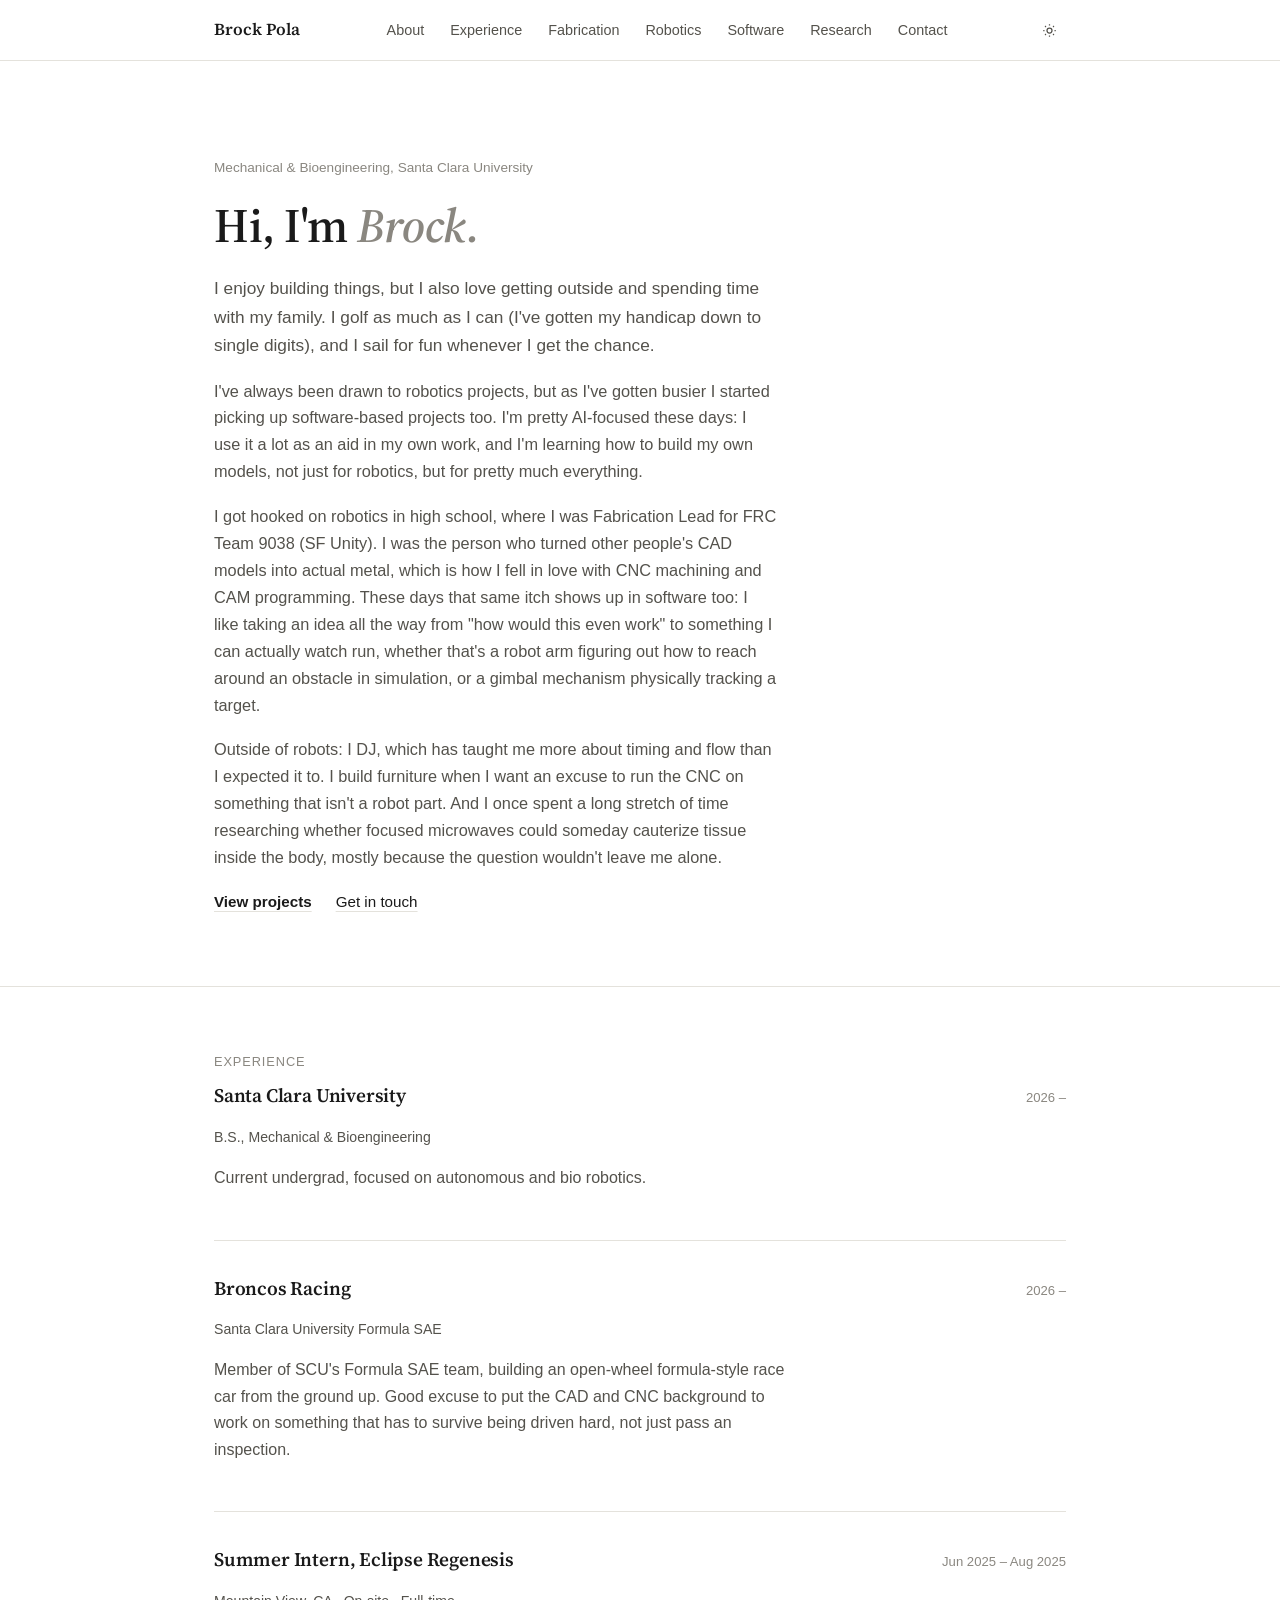
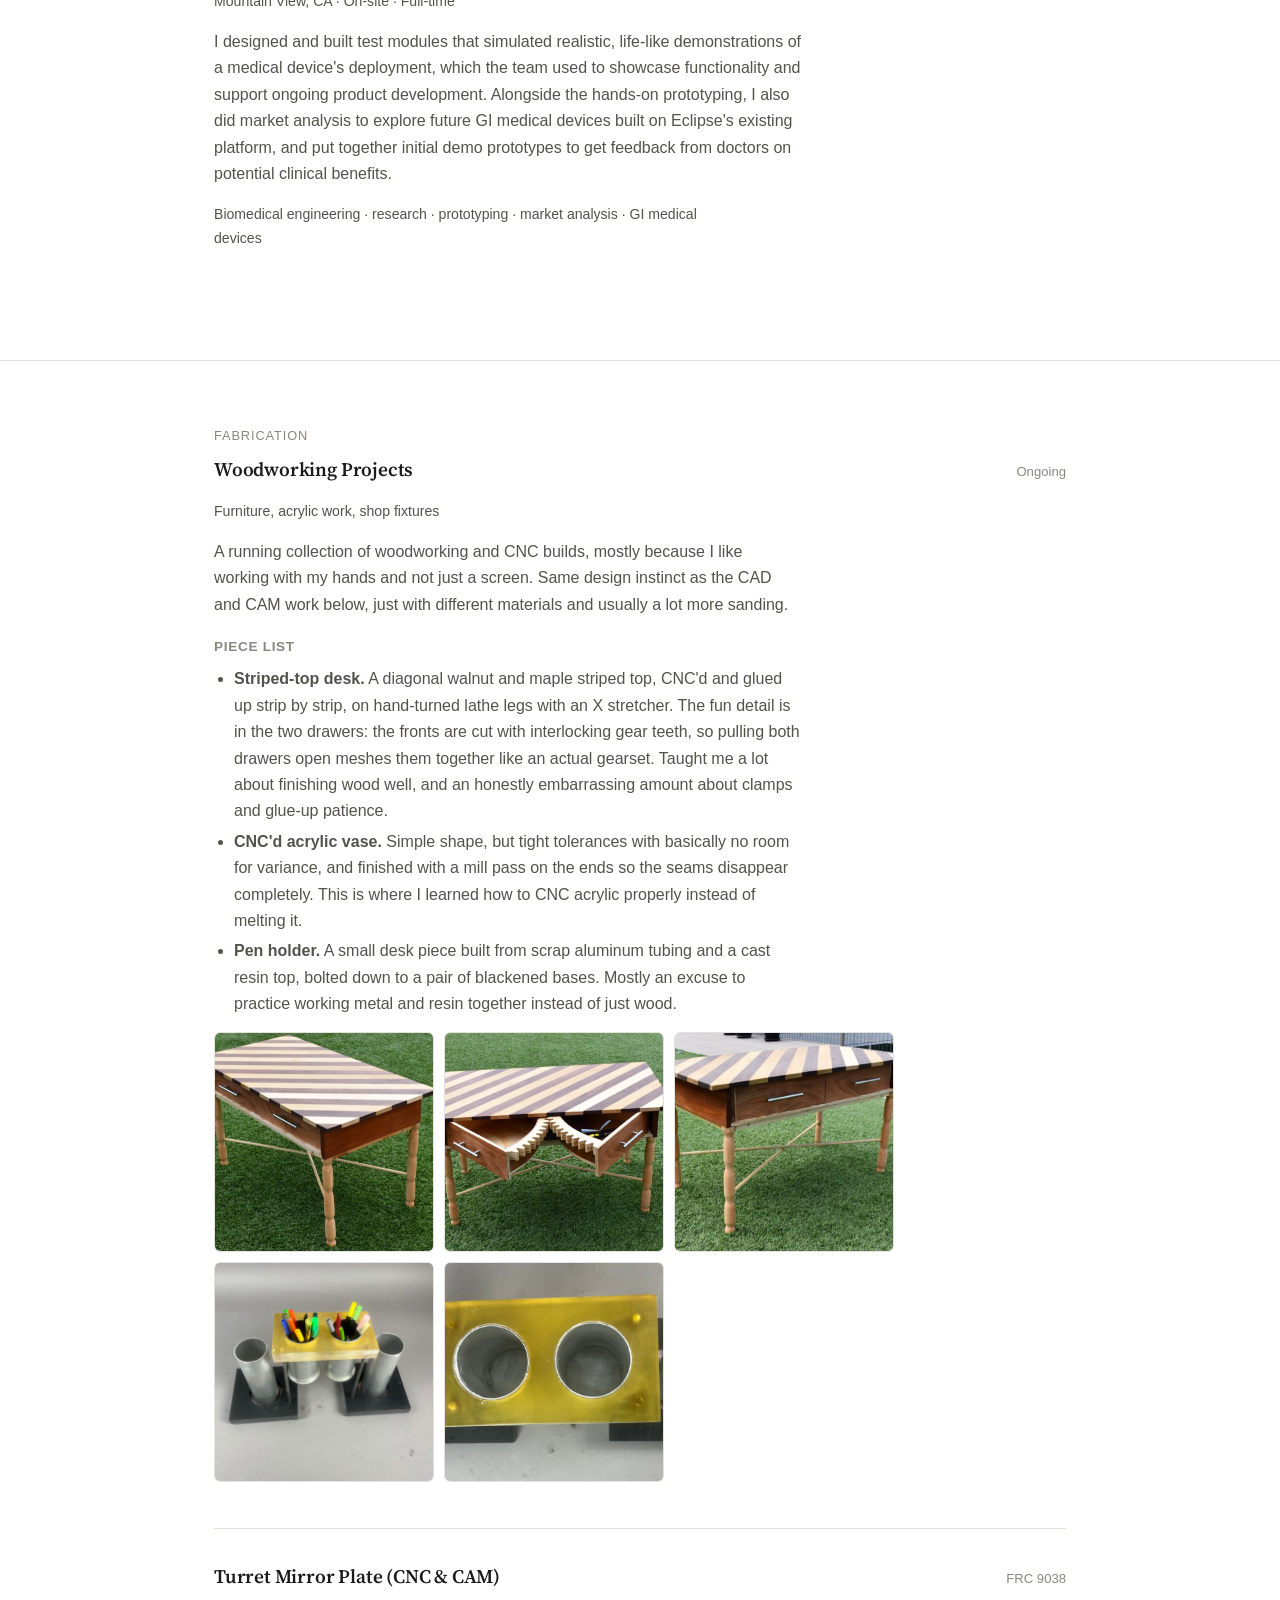
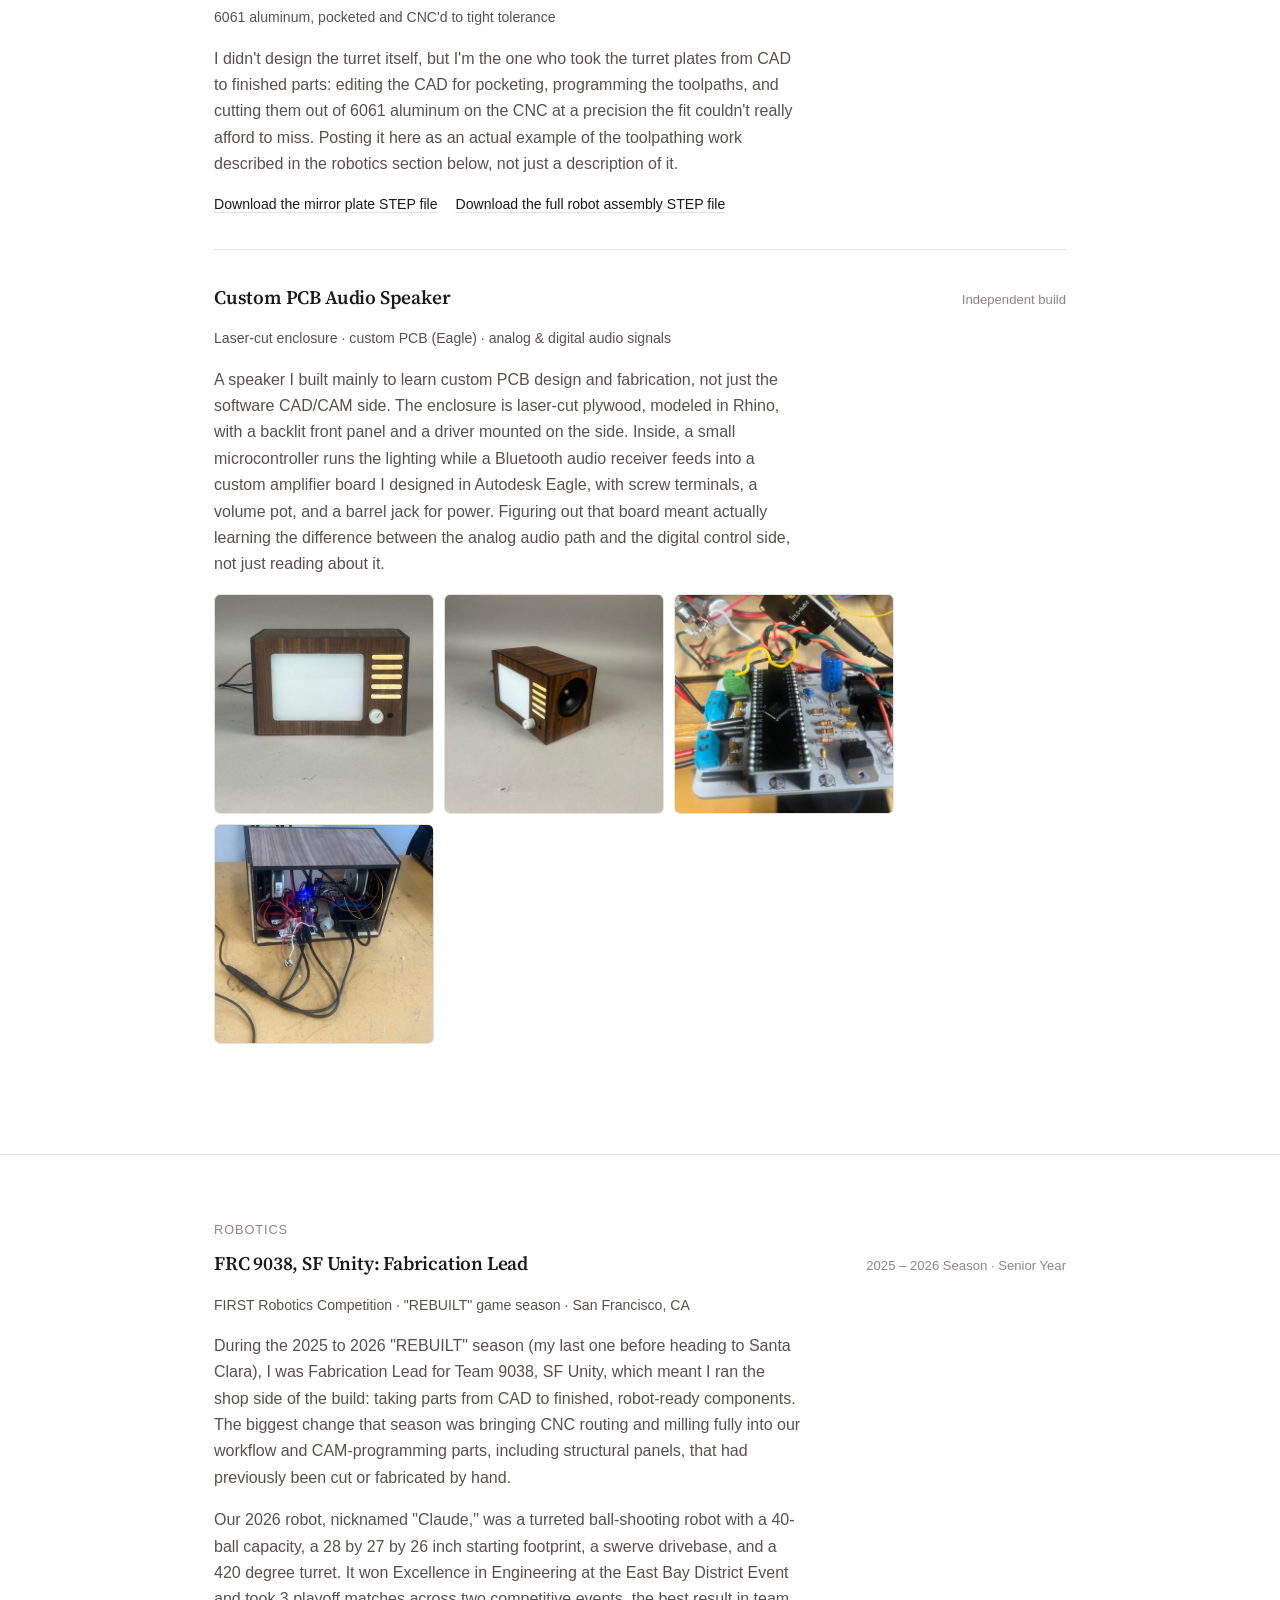
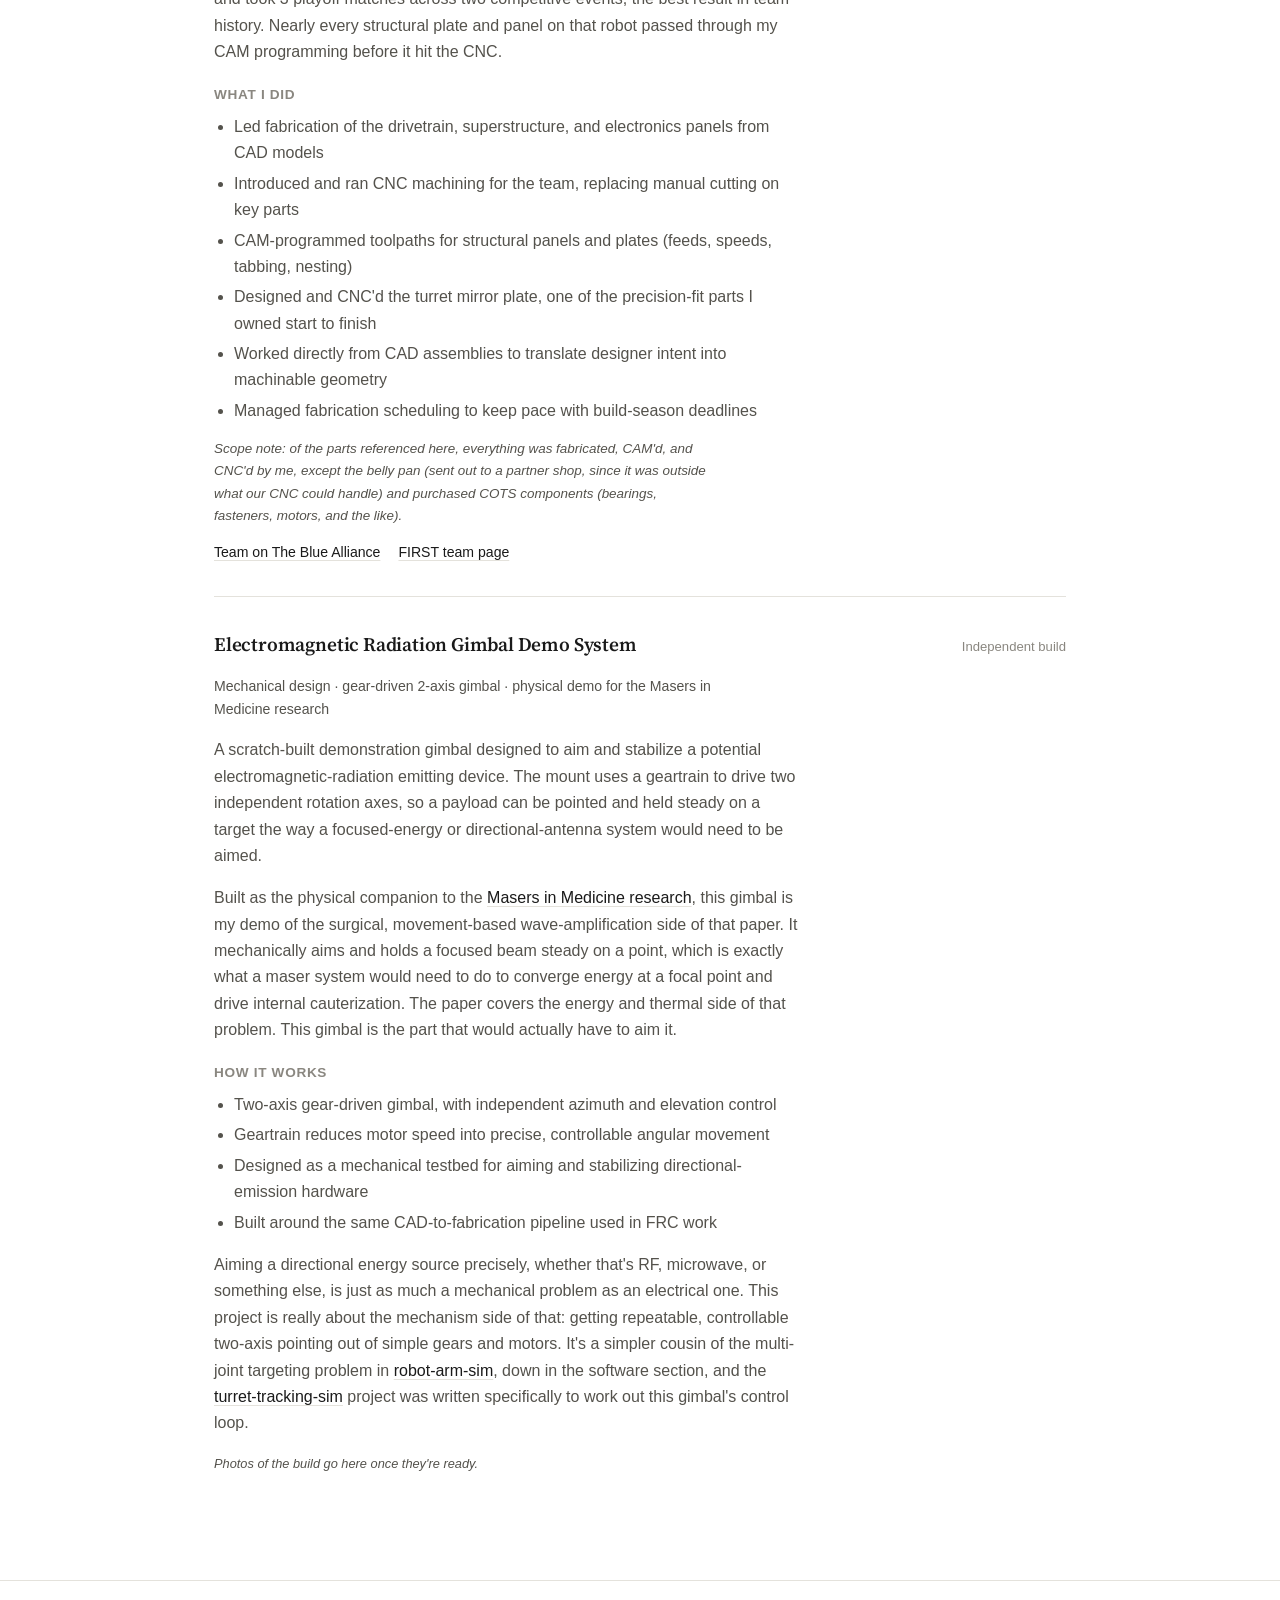
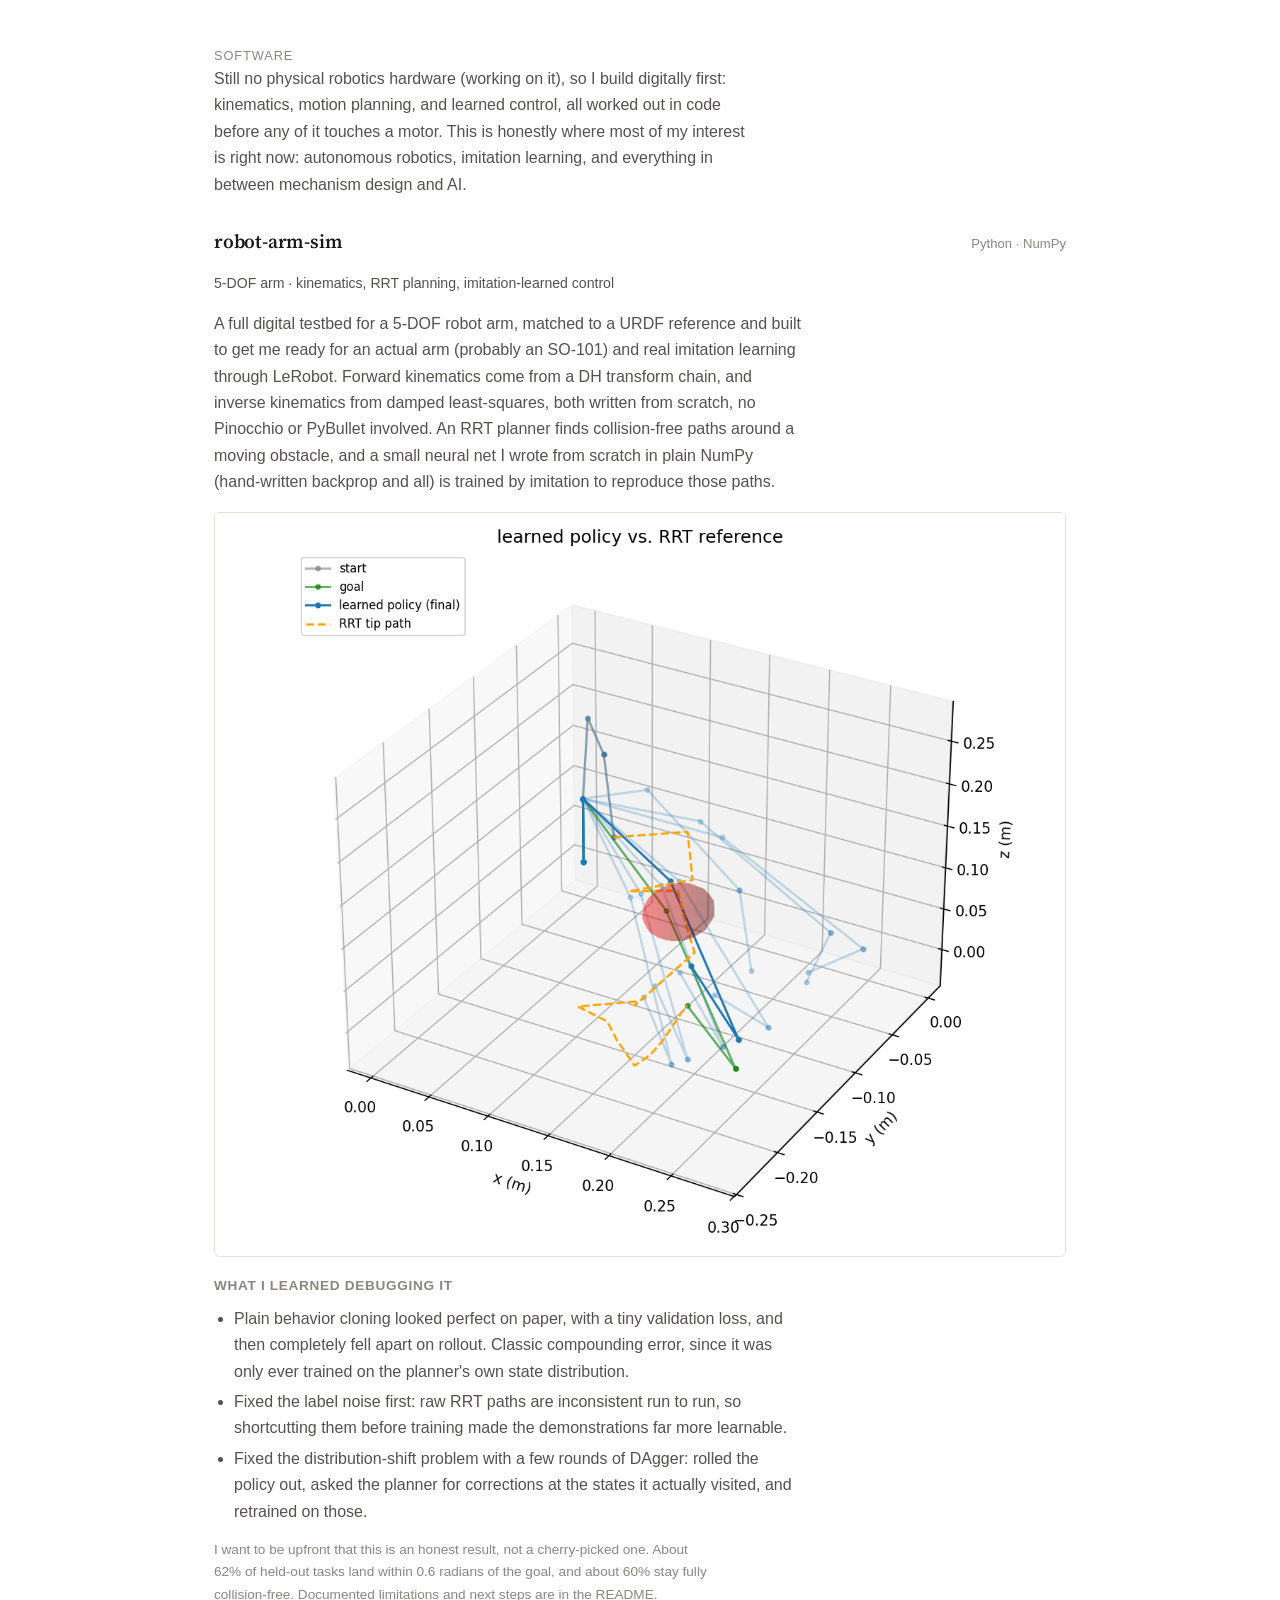
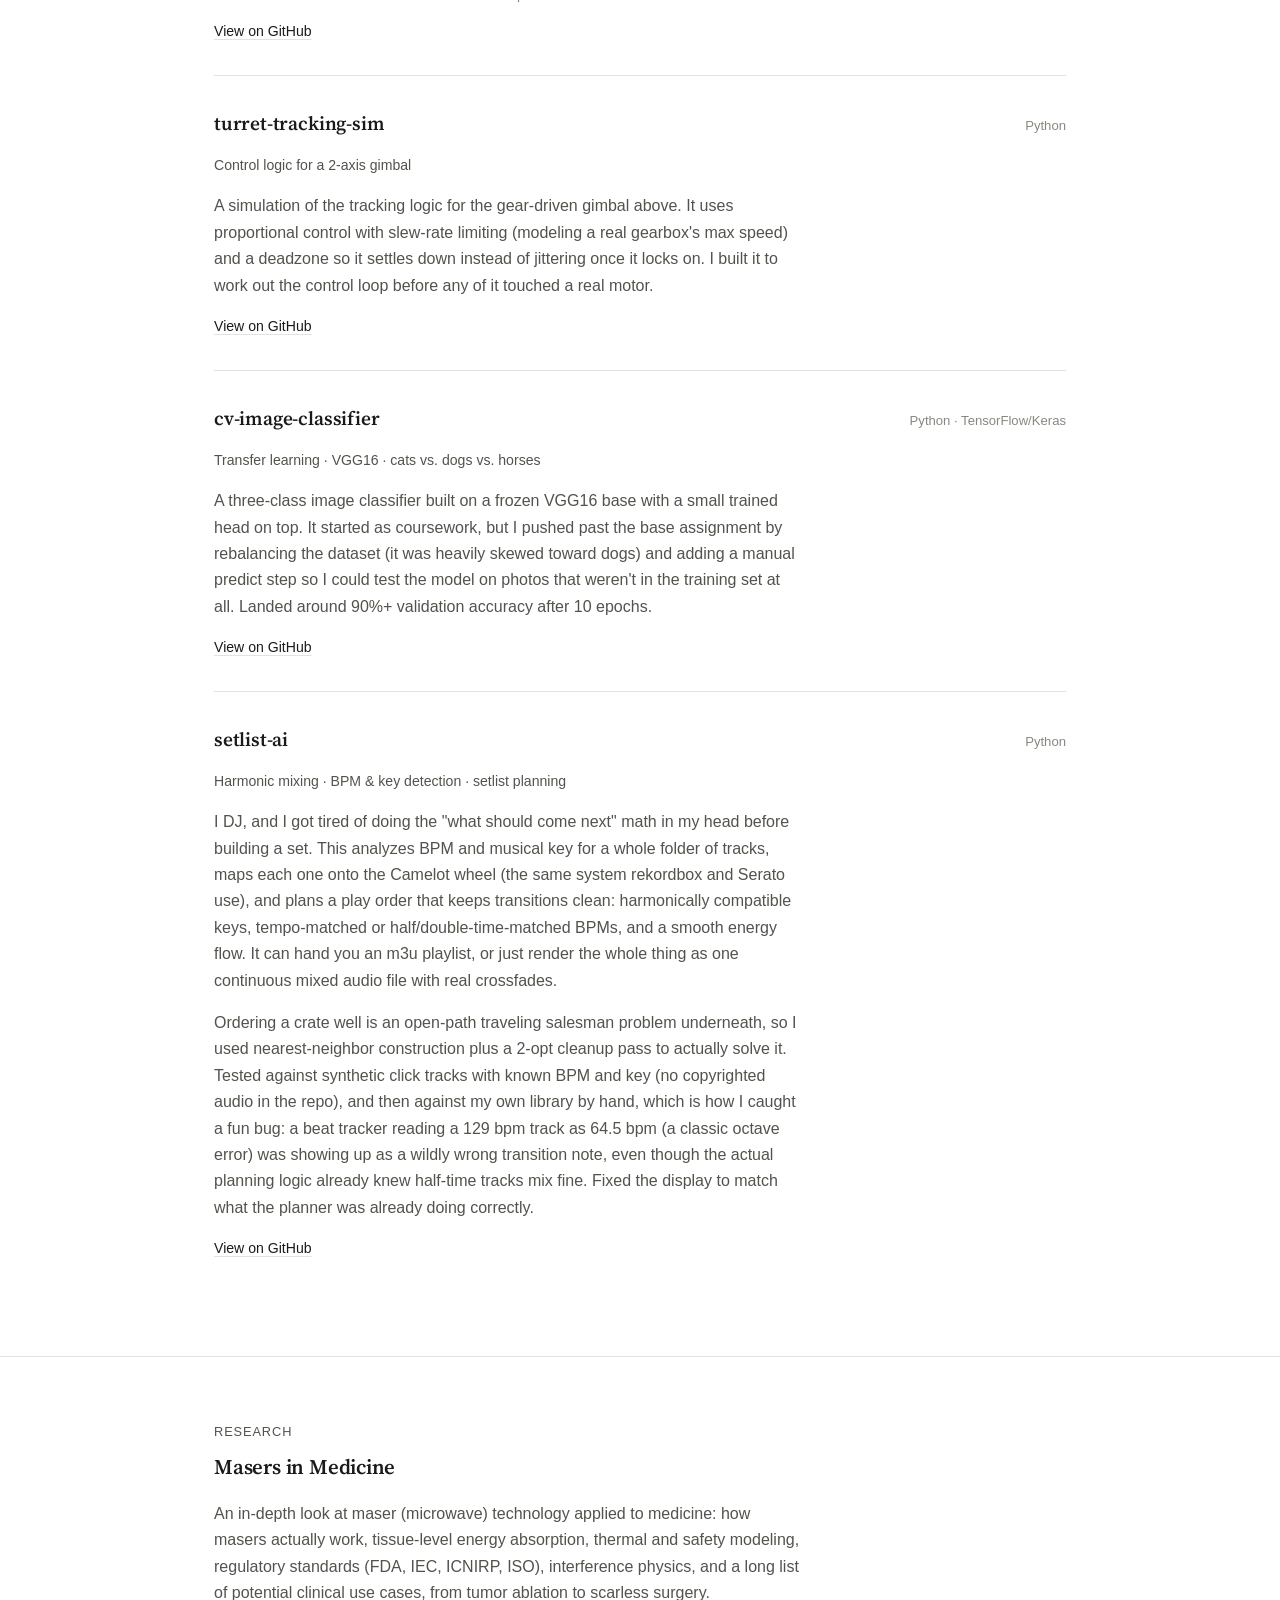
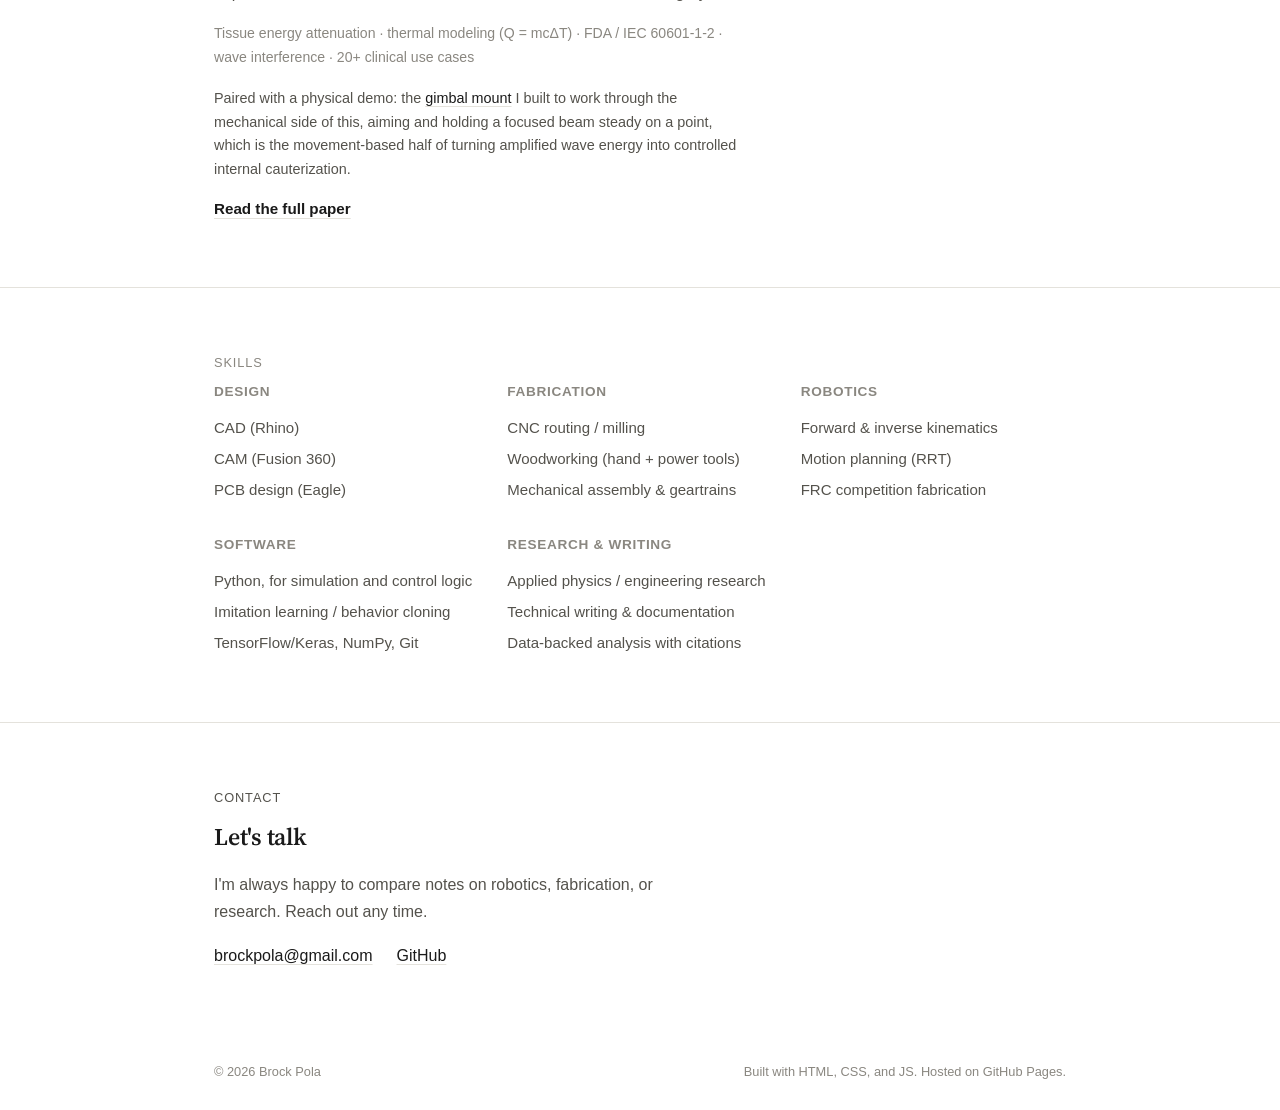
==== index.html @ 7d90e542 "Add Broncos Racing (SCU Formula SAE) to Experience" ====
<!doctype html>
<html lang="en">
<head>
<meta charset="utf-8">
<meta name="viewport" content="width=device-width, initial-scale=1">
<title>Brock Pola, Portfolio</title>
<meta name="description" content="Mechanical & Bioengineering student at Santa Clara University. FRC fabrication, robot arm kinematics, imitation learning, and whatever else I'm curious about.">
<link rel="icon" href="data:image/svg+xml,<svg xmlns=%22http://www.w3.org/2000/svg%22 viewBox=%220 0 100 100%22><circle cx=%2250%22 cy=%2250%22 r=%2240%22 fill=%22%23335c81%22/></svg>">
<link rel="preconnect" href="https://fonts.googleapis.com">
<link rel="preconnect" href="https://fonts.gstatic.com" crossorigin>
<link href="https://fonts.googleapis.com/css2?family=Source+Serif+4:opsz,wght@8..60,400;8..60,600&display=swap" rel="stylesheet">
<link rel="stylesheet" href="css/style.css">
</head>
<body>

<nav class="nav">
  <div class="wrap">
    <a href="#top" class="brand">Brock Pola</a>
    <ul class="nav-links">
      <li><a href="#about">About</a></li>
      <li><a href="#experience">Experience</a></li>
      <li><a href="#fabrication">Fabrication</a></li>
      <li><a href="#robotics">Robotics</a></li>
      <li><a href="#software">Software</a></li>
      <li><a href="#research">Research</a></li>
      <li><a href="#contact">Contact</a></li>
    </ul>
    <div class="nav-right">
      <button class="icon-btn" id="theme-toggle" aria-label="Toggle theme" title="Toggle theme">
        <svg width="15" height="15" viewBox="0 0 24 24" fill="none" stroke="currentColor" stroke-width="2"><circle cx="12" cy="12" r="4"/><path d="M12 2v2M12 20v2M4.9 4.9l1.4 1.4M17.7 17.7l1.4 1.4M2 12h2M20 12h2M4.9 19.1l1.4-1.4M17.7 6.3l1.4-1.4"/></svg>
      </button>
      <button class="icon-btn nav-toggle" aria-label="Menu" id="menu-toggle" title="Menu">
        <svg width="18" height="18" viewBox="0 0 24 24" fill="none" stroke="currentColor" stroke-width="2"><path d="M3 6h18M3 12h18M3 18h18"/></svg>
      </button>
    </div>
  </div>
</nav>

<header class="hero" id="top">
  <div class="wrap">
    <p class="eyebrow">Mechanical &amp; Bioengineering, Santa Clara University</p>
    <h1>Hi, I'm <span>Brock.</span></h1>

    <p class="lead" id="about">
      I enjoy building things, but I also love getting outside and spending time with my family.
      I golf as much as I can (I've gotten my handicap down to single digits), and I sail for fun
      whenever I get the chance.
    </p>
    <p class="more">
      I've always been drawn to robotics projects, but as I've gotten busier I started picking up
      software-based projects too. I'm pretty AI-focused these days: I use it a lot as an aid in
      my own work, and I'm learning how to build my own models, not just for robotics, but for
      pretty much everything.
    </p>
    <p class="more">
      I got hooked on robotics in high school, where I was Fabrication Lead for FRC Team 9038
      (SF Unity). I was the person who turned other people's CAD models into actual metal, which
      is how I fell in love with CNC machining and CAM programming. These days that same itch
      shows up in software too: I like taking an idea all the way from "how would this even work"
      to something I can actually watch run, whether that's a robot arm figuring out how to reach
      around an obstacle in simulation, or a gimbal mechanism physically tracking a target.
    </p>
    <p class="more">
      Outside of robots: I DJ, which has taught me more about timing and flow than I expected it
      to. I build furniture when I want an excuse to run the CNC on something that isn't a robot
      part. And I once spent a long stretch of time researching whether focused microwaves could
      someday cauterize tissue inside the body, mostly because the question wouldn't leave me
      alone.
    </p>

    <div class="hero-cta">
      <a href="#software" class="btn btn-primary">View projects</a>
      <a href="#contact" class="btn">Get in touch</a>
    </div>
  </div>
</header>

<section id="experience">
  <div class="wrap">
    <p class="kicker">Experience</p>
    <div class="entry-list">
      <article class="entry">
        <div class="entry-top">
          <h3>Santa Clara University</h3>
          <span class="entry-date">2026 &ndash;</span>
        </div>
        <p class="entry-meta">B.S., Mechanical &amp; Bioengineering</p>
        <p>Current undergrad, focused on autonomous and bio robotics.</p>
      </article>
      <article class="entry">
        <div class="entry-top">
          <h3>Broncos Racing</h3>
          <span class="entry-date">2026 &ndash;</span>
        </div>
        <p class="entry-meta">Santa Clara University Formula SAE</p>
        <p>
          Member of SCU's Formula SAE team, building an open-wheel formula-style race car from
          the ground up. Good excuse to put the CAD and CNC background to work on something that
          has to survive being driven hard, not just pass an inspection.
        </p>
      </article>
      <article class="entry">
        <div class="entry-top">
          <h3>Summer Intern, Eclipse Regenesis</h3>
          <span class="entry-date">Jun 2025 &ndash; Aug 2025</span>
        </div>
        <p class="entry-meta">Mountain View, CA · On-site · Full-time</p>
        <p>
          I designed and built test modules that simulated realistic, life-like demonstrations of
          a medical device's deployment, which the team used to showcase functionality and support
          ongoing product development. Alongside the hands-on prototyping, I also did market
          analysis to explore future GI medical devices built on Eclipse's existing platform, and
          put together initial demo prototypes to get feedback from doctors on potential clinical
          benefits.
        </p>
        <p class="entry-meta" style="margin-top:10px;">Biomedical engineering · research · prototyping · market analysis · GI medical devices</p>
      </article>
    </div>
  </div>
</section>

<section id="fabrication">
  <div class="wrap">
    <p class="kicker">Fabrication</p>
    <div class="entry-list">

      <article class="entry">
        <div class="entry-top">
          <h3>Woodworking Projects</h3>
          <span class="entry-date">Ongoing</span>
        </div>
        <p class="entry-meta">Furniture, acrylic work, shop fixtures</p>
        <p>
          A running collection of woodworking and CNC builds, mostly because I like working with
          my hands and not just a screen. Same design instinct as the CAD and CAM work below,
          just with different materials and usually a lot more sanding.
        </p>
        <h4>Piece list</h4>
        <ul>
          <li>
            <strong>Striped-top desk.</strong> A diagonal walnut and maple striped top, CNC'd and
            glued up strip by strip, on hand-turned lathe legs with an X stretcher. The fun detail
            is in the two drawers: the fronts are cut with interlocking gear teeth, so pulling
            both drawers open meshes them together like an actual gearset. Taught me a lot about
            finishing wood well, and an honestly embarrassing amount about clamps and glue-up
            patience.
          </li>
          <li>
            <strong>CNC'd acrylic vase.</strong> Simple shape, but tight tolerances with basically
            no room for variance, and finished with a mill pass on the ends so the seams disappear
            completely. This is where I learned how to CNC acrylic properly instead of melting it.
          </li>
          <li>
            <strong>Pen holder.</strong> A small desk piece built from scrap aluminum tubing and a
            cast resin top, bolted down to a pair of blackened bases. Mostly an excuse to practice
            working metal and resin together instead of just wood.
          </li>
        </ul>
        <div style="display:flex;flex-wrap:wrap;gap:10px;margin:14px 0;">
          <img src="assets/images/woodworking/table-top.jpg" alt="Striped-top desk, diagonal walnut and maple top on hand-turned lathe legs" style="width:220px;height:220px;object-fit:cover;border-radius:6px;border:1px solid var(--border);">
          <img src="assets/images/woodworking/table-gear-drawers.jpg" alt="The desk's two drawers open, showing interlocking gear teeth cut into the drawer fronts that mesh together" style="width:220px;height:220px;object-fit:cover;border-radius:6px;border:1px solid var(--border);">
          <img src="assets/images/woodworking/table-side.jpg" alt="Side view of the striped-top desk showing the drawer fronts and turned legs" style="width:220px;height:220px;object-fit:cover;border-radius:6px;border:1px solid var(--border);">
          <img src="assets/images/woodworking/penholder-filled.jpg" alt="Aluminum tube and cast resin pen holder, filled with pens" style="width:220px;height:220px;object-fit:cover;border-radius:6px;border:1px solid var(--border);">
          <img src="assets/images/woodworking/penholder-top.jpg" alt="Top-down view of the pen holder showing the resin top and aluminum tube legs" style="width:220px;height:220px;object-fit:cover;border-radius:6px;border:1px solid var(--border);">
        </div>
      </article>

      <article class="entry">
        <div class="entry-top">
          <h3>Turret Mirror Plate (CNC &amp; CAM)</h3>
          <span class="entry-date">FRC 9038</span>
        </div>
        <p class="entry-meta">6061 aluminum, pocketed and CNC'd to tight tolerance</p>
        <p>
          I didn't design the turret itself, but I'm the one who took the turret plates from CAD
          to finished parts: editing the CAD for pocketing, programming the toolpaths, and cutting
          them out of 6061 aluminum on the CNC at a precision the fit couldn't really afford to
          miss. Posting it here as an actual example of the toolpathing work described in the
          robotics section below, not just a description of it.
        </p>
        <div class="entry-links">
          <a href="assets/cad/mirror-plate.step" download>Download the mirror plate STEP file</a>
          <a href="assets/cad/full-assembly.step" download>Download the full robot assembly STEP file</a>
        </div>
      </article>

      <article class="entry">
        <div class="entry-top">
          <h3>Custom PCB Audio Speaker</h3>
          <span class="entry-date">Independent build</span>
        </div>
        <p class="entry-meta">Laser-cut enclosure · custom PCB (Eagle) · analog &amp; digital audio signals</p>
        <p>
          A speaker I built mainly to learn custom PCB design and fabrication, not just the
          software CAD/CAM side. The enclosure is laser-cut plywood, modeled in Rhino, with a
          backlit front panel and a driver mounted on the side. Inside, a small microcontroller
          runs the lighting while a Bluetooth audio receiver feeds into a custom amplifier board I
          designed in Autodesk Eagle, with screw terminals, a volume pot, and a barrel jack for
          power. Figuring out that board meant actually learning the difference between the analog
          audio path and the digital control side, not just reading about it.
        </p>
        <div style="display:flex;flex-wrap:wrap;gap:10px;margin:14px 0;">
          <img src="assets/images/speaker/front.jpg" alt="Front of the speaker, a retro TV-style laser-cut wood enclosure with a glowing panel and brass accent slats" style="width:220px;height:220px;object-fit:cover;border-radius:6px;border:1px solid var(--border);">
          <img src="assets/images/speaker/angle.jpg" alt="Angled view of the speaker showing the driver mounted on the side of the enclosure" style="width:220px;height:220px;object-fit:cover;border-radius:6px;border:1px solid var(--border);">
          <img src="assets/images/speaker/pcb-closeup.jpg" alt="Close-up of the custom amplifier PCB inside the speaker, showing the Bluetooth audio module, DIP amp chip, and screw terminals" style="width:220px;height:220px;object-fit:cover;border-radius:6px;border:1px solid var(--border);">
          <img src="assets/images/speaker/build.jpg" alt="Full interior of the speaker enclosure with all wiring and boards connected" style="width:220px;height:220px;object-fit:cover;border-radius:6px;border:1px solid var(--border);">
        </div>
      </article>

    </div>
  </div>
</section>

<section id="robotics">
  <div class="wrap">
    <p class="kicker">Robotics</p>
    <div class="entry-list">

      <!-- FRC 9038 -->
      <article class="entry">
        <div class="entry-top">
          <h3>FRC 9038, SF Unity: Fabrication Lead</h3>
          <span class="entry-date">2025 &ndash; 2026 Season · Senior Year</span>
        </div>
        <p class="entry-meta">FIRST Robotics Competition · "REBUILT" game season · San Francisco, CA</p>
        <p>
          During the 2025 to 2026 "REBUILT" season (my last one before heading to Santa Clara),
          I was Fabrication Lead for Team 9038, SF Unity, which meant I ran the shop side of the
          build: taking parts from CAD to finished, robot-ready components. The biggest change
          that season was bringing CNC routing and milling fully into our workflow and
          CAM-programming parts, including structural panels, that had previously been cut or
          fabricated by hand.
        </p>
        <p>
          Our 2026 robot, nicknamed "Claude," was a turreted ball-shooting robot with a 40-ball
          capacity, a 28 by 27 by 26 inch starting footprint, a swerve drivebase, and a 420 degree
          turret. It won Excellence in Engineering at the East Bay District Event and took 3
          playoff matches across two competitive events, the best result in team history. Nearly
          every structural plate and panel on that robot passed through my CAM programming before
          it hit the CNC.
        </p>
        <h4>What I did</h4>
        <ul>
          <li>Led fabrication of the drivetrain, superstructure, and electronics panels from CAD models</li>
          <li>Introduced and ran CNC machining for the team, replacing manual cutting on key parts</li>
          <li>CAM-programmed toolpaths for structural panels and plates (feeds, speeds, tabbing, nesting)</li>
          <li>Designed and CNC'd the turret mirror plate, one of the precision-fit parts I owned start to finish</li>
          <li>Worked directly from CAD assemblies to translate designer intent into machinable geometry</li>
          <li>Managed fabrication scheduling to keep pace with build-season deadlines</li>
        </ul>
        <p class="entry-note">
          Scope note: of the parts referenced here, everything was fabricated, CAM'd, and CNC'd by
          me, except the belly pan (sent out to a partner shop, since it was outside what our CNC
          could handle) and purchased COTS components (bearings, fasteners, motors, and the like).
        </p>
        <div class="entry-links">
          <a href="https://www.thebluealliance.com/team/9038" target="_blank" rel="noopener">Team on The Blue Alliance</a>
          <a href="https://frc-events.firstinspires.org/2026/team/9038" target="_blank" rel="noopener">FIRST team page</a>
        </div>
      </article>

      <!-- Gimbal / EM radiation demo -->
      <article class="entry">
        <div class="entry-top">
          <h3>Electromagnetic Radiation Gimbal Demo System</h3>
          <span class="entry-date">Independent build</span>
        </div>
        <p class="entry-meta">Mechanical design · gear-driven 2-axis gimbal · physical demo for the Masers in Medicine research</p>
        <p>
          A scratch-built demonstration gimbal designed to aim and stabilize a potential
          electromagnetic-radiation emitting device. The mount uses a geartrain to drive two
          independent rotation axes, so a payload can be pointed and held steady on a target the
          way a focused-energy or directional-antenna system would need to be aimed.
        </p>
        <p>
          Built as the physical companion to the <a href="maser.html">Masers in Medicine
          research</a>, this gimbal is my demo of the surgical, movement-based wave-amplification
          side of that paper. It mechanically aims and holds a focused beam steady on a point,
          which is exactly what a maser system would need to do to converge energy at a focal
          point and drive internal cauterization. The paper covers the energy and thermal side of
          that problem. This gimbal is the part that would actually have to aim it.
        </p>
        <h4>How it works</h4>
        <ul>
          <li>Two-axis gear-driven gimbal, with independent azimuth and elevation control</li>
          <li>Geartrain reduces motor speed into precise, controllable angular movement</li>
          <li>Designed as a mechanical testbed for aiming and stabilizing directional-emission hardware</li>
          <li>Built around the same CAD-to-fabrication pipeline used in FRC work</li>
        </ul>
        <p>
          Aiming a directional energy source precisely, whether that's RF, microwave, or something
          else, is just as much a mechanical problem as an electrical one. This project is really
          about the mechanism side of that: getting repeatable, controllable two-axis pointing out
          of simple gears and motors. It's a simpler cousin of the multi-joint targeting problem in
          <a href="https://github.com/borthalmue/robot-arm-sim" target="_blank" rel="noopener">robot-arm-sim</a>,
          down in the software section, and the
          <a href="https://github.com/borthalmue/turret-tracking-sim" target="_blank" rel="noopener">turret-tracking-sim</a>
          project was written specifically to work out this gimbal's control loop.
        </p>
        <p class="editnote">Photos of the build go here once they're ready.</p>
      </article>

    </div>
  </div>
</section>

<section id="software">
  <div class="wrap">
    <p class="kicker">Software</p>
    <p style="color:var(--text-dim);max-width:60ch;margin:-8px 0 28px;">
      Still no physical robotics hardware (working on it), so I build digitally first: kinematics,
      motion planning, and learned control, all worked out in code before any of it touches a
      motor. This is honestly where most of my interest is right now: autonomous robotics,
      imitation learning, and everything in between mechanism design and AI.
    </p>
    <div class="entry-list">

      <article class="entry">
        <div class="entry-top">
          <h3>robot-arm-sim</h3>
          <span class="entry-date">Python · NumPy</span>
        </div>
        <p class="entry-meta">5-DOF arm · kinematics, RRT planning, imitation-learned control</p>
        <p>
          A full digital testbed for a 5-DOF robot arm, matched to a URDF reference and built to
          get me ready for an actual arm (probably an SO-101) and real imitation learning through
          LeRobot. Forward kinematics come from a DH transform chain, and inverse kinematics from
          damped least-squares, both written from scratch, no Pinocchio or PyBullet involved. An
          RRT planner finds collision-free paths around a moving obstacle, and a small neural net I
          wrote from scratch in plain NumPy (hand-written backprop and all) is trained by imitation
          to reproduce those paths.
        </p>
        <img src="assets/images/robot-arm-sim/rollout.png" alt="Learned policy rollout vs. RRT reference path for the 5-DOF arm, showing the arm's pose sequence around a spherical obstacle" style="border:1px solid var(--border);border-radius:6px;margin:14px 0;">
        <h4>What I learned debugging it</h4>
        <ul>
          <li>Plain behavior cloning looked perfect on paper, with a tiny validation loss, and then completely fell apart on rollout. Classic compounding error, since it was only ever trained on the planner's own state distribution.</li>
          <li>Fixed the label noise first: raw RRT paths are inconsistent run to run, so shortcutting them before training made the demonstrations far more learnable.</li>
          <li>Fixed the distribution-shift problem with a few rounds of DAgger: rolled the policy out, asked the planner for corrections at the states it actually visited, and retrained on those.</li>
        </ul>
        <p style="font-size:.85rem;color:var(--text-faint);">
          I want to be upfront that this is an honest result, not a cherry-picked one. About 62% of
          held-out tasks land within 0.6 radians of the goal, and about 60% stay fully
          collision-free. Documented limitations and next steps are in the README.
        </p>
        <div class="entry-links">
          <a href="https://github.com/borthalmue/robot-arm-sim" target="_blank" rel="noopener">View on GitHub</a>
        </div>
      </article>

      <article class="entry">
        <div class="entry-top">
          <h3>turret-tracking-sim</h3>
          <span class="entry-date">Python</span>
        </div>
        <p class="entry-meta">Control logic for a 2-axis gimbal</p>
        <p>
          A simulation of the tracking logic for the gear-driven gimbal above. It uses proportional
          control with slew-rate limiting (modeling a real gearbox's max speed) and a deadzone so
          it settles down instead of jittering once it locks on. I built it to work out the control
          loop before any of it touched a real motor.
        </p>
        <div class="entry-links">
          <a href="https://github.com/borthalmue/turret-tracking-sim" target="_blank" rel="noopener">View on GitHub</a>
        </div>
      </article>

      <article class="entry">
        <div class="entry-top">
          <h3>cv-image-classifier</h3>
          <span class="entry-date">Python · TensorFlow/Keras</span>
        </div>
        <p class="entry-meta">Transfer learning · VGG16 · cats vs. dogs vs. horses</p>
        <p>
          A three-class image classifier built on a frozen VGG16 base with a small trained head on
          top. It started as coursework, but I pushed past the base assignment by rebalancing the
          dataset (it was heavily skewed toward dogs) and adding a manual predict step so I could
          test the model on photos that weren't in the training set at all. Landed around 90%+
          validation accuracy after 10 epochs.
        </p>
        <div class="entry-links">
          <a href="https://github.com/borthalmue/cv-image-classifier" target="_blank" rel="noopener">View on GitHub</a>
        </div>
      </article>

      <article class="entry">
        <div class="entry-top">
          <h3>setlist-ai</h3>
          <span class="entry-date">Python</span>
        </div>
        <p class="entry-meta">Harmonic mixing · BPM &amp; key detection · setlist planning</p>
        <p>
          I DJ, and I got tired of doing the "what should come next" math in my head before
          building a set. This analyzes BPM and musical key for a whole folder of tracks, maps
          each one onto the Camelot wheel (the same system rekordbox and Serato use), and plans
          a play order that keeps transitions clean: harmonically compatible keys, tempo-matched
          or half/double-time-matched BPMs, and a smooth energy flow. It can hand you an m3u
          playlist, or just render the whole thing as one continuous mixed audio file with
          real crossfades.
        </p>
        <p>
          Ordering a crate well is an open-path traveling salesman problem underneath, so I used
          nearest-neighbor construction plus a 2-opt cleanup pass to actually solve it. Tested
          against synthetic click tracks with known BPM and key (no copyrighted audio in the
          repo), and then against my own library by hand, which is how I caught a fun bug: a
          beat tracker reading a 129 bpm track as 64.5 bpm (a classic octave error) was showing
          up as a wildly wrong transition note, even though the actual planning logic already
          knew half-time tracks mix fine. Fixed the display to match what the planner was
          already doing correctly.
        </p>
        <div class="entry-links">
          <a href="https://github.com/borthalmue/setlist-ai" target="_blank" rel="noopener">View on GitHub</a>
        </div>
      </article>

    </div>
  </div>
</section>

<section id="research">
  <div class="wrap research-teaser">
    <p class="kicker">Research</p>
    <h3 style="font-size:1.3rem;margin:0 0 10px;">Masers in Medicine</h3>
    <p>
      An in-depth look at maser (microwave) technology applied to medicine: how masers actually
      work, tissue-level energy absorption, thermal and safety modeling, regulatory standards
      (FDA, IEC, ICNIRP, ISO), interference physics, and a long list of potential clinical use
      cases, from tumor ablation to scarless surgery.
    </p>
    <p class="topics">Tissue energy attenuation · thermal modeling (Q = mcΔT) · FDA / IEC 60601-1-2 · wave interference · 20+ clinical use cases</p>
    <p style="font-size:.9rem;color:var(--text-dim);">
      Paired with a physical demo: the <a href="#robotics">gimbal mount</a> I built to work through
      the mechanical side of this, aiming and holding a focused beam steady on a point, which is
      the movement-based half of turning amplified wave energy into controlled internal
      cauterization.
    </p>
    <a href="maser.html" class="btn btn-primary">Read the full paper</a>
  </div>
</section>

<section id="skills">
  <div class="wrap">
    <p class="kicker">Skills</p>
    <div class="skills-grid">
      <div class="skill-group">
        <h4>Design</h4>
        <ul>
          <li>CAD (Rhino)</li>
          <li>CAM (Fusion 360)</li>
          <li>PCB design (Eagle)</li>
        </ul>
      </div>
      <div class="skill-group">
        <h4>Fabrication</h4>
        <ul>
          <li>CNC routing / milling</li>
          <li>Woodworking (hand + power tools)</li>
          <li>Mechanical assembly &amp; geartrains</li>
        </ul>
      </div>
      <div class="skill-group">
        <h4>Robotics</h4>
        <ul>
          <li>Forward &amp; inverse kinematics</li>
          <li>Motion planning (RRT)</li>
          <li>FRC competition fabrication</li>
        </ul>
      </div>
      <div class="skill-group">
        <h4>Software</h4>
        <ul>
          <li>Python, for simulation and control logic</li>
          <li>Imitation learning / behavior cloning</li>
          <li>TensorFlow/Keras, NumPy, Git</li>
        </ul>
      </div>
      <div class="skill-group">
        <h4>Research &amp; writing</h4>
        <ul>
          <li>Applied physics / engineering research</li>
          <li>Technical writing &amp; documentation</li>
          <li>Data-backed analysis with citations</li>
        </ul>
      </div>
    </div>
  </div>
</section>

<section id="contact">
  <div class="wrap contact-block">
    <p class="kicker">Contact</p>
    <h2 style="font-size:1.5rem;margin:0 0 10px;">Let's talk</h2>
    <p>I'm always happy to compare notes on robotics, fabrication, or research. Reach out any time.</p>
    <div class="contact-row">
      <a href="mailto:brockpola@gmail.com">brockpola@gmail.com</a>
      <a href="https://github.com/borthalmue" target="_blank" rel="noopener">GitHub</a>
    </div>
  </div>
</section>

<footer>
  <div class="wrap" style="display:flex;justify-content:space-between;width:100%;flex-wrap:wrap;gap:10px;">
    <span>© <span id="year"></span> Brock Pola</span>
    <span>Built with HTML, CSS, and JS. Hosted on GitHub Pages.</span>
  </div>
</footer>

<script src="js/main.js"></script>
</body>
</html>
---- css/style.css ----
/* ===== Design tokens ===== */
:root {
  --bg: #ffffff;
  --bg-elev: #f7f6f3;
  --border: #e4e2dc;
  --text: #1a1a1a;
  --text-dim: #54524c;
  --text-faint: #8a8780;
  --accent: #335c81;
  --max-w: 680px;
  --max-w-wide: 900px;
  --font-serif: "Source Serif 4", Georgia, "Times New Roman", serif;
  --font-sans: -apple-system, BlinkMacSystemFont, "Segoe UI", Helvetica, Arial, sans-serif;
  --font-mono: "SF Mono", ui-monospace, Menlo, Consolas, "Roboto Mono", monospace;
}

:root[data-theme="dark"] {
  --bg: #111113;
  --bg-elev: #17171a;
  --border: #2a2a2e;
  --text: #e6e4e0;
  --text-dim: #a3a09b;
  --text-faint: #6e6c68;
  --accent: #8fb4dd;
}

* { box-sizing: border-box; }
html { scroll-behavior: smooth; }
body {
  margin: 0;
  background: var(--bg);
  color: var(--text);
  font-family: var(--font-sans);
  line-height: 1.65;
  -webkit-font-smoothing: antialiased;
}
img { max-width: 100%; display: block; }
a { color: var(--text); text-decoration-color: var(--border); text-underline-offset: 3px; }
a:hover { color: var(--accent); }

.wrap { max-width: var(--max-w-wide); margin: 0 auto; padding: 0 24px; }
.measure { max-width: var(--max-w); }

h1, h2, h3, h4 { font-family: var(--font-serif); font-weight: 600; letter-spacing: -0.01em; }

/* ===== Nav ===== */
.nav {
  position: sticky; top: 0; z-index: 50;
  background: color-mix(in srgb, var(--bg) 92%, transparent);
  border-bottom: 1px solid var(--border);
}
.nav .wrap { display: flex; align-items: center; justify-content: space-between; height: 60px; }
.brand { font-family: var(--font-serif); font-weight: 600; font-size: 1.05rem; text-decoration: none; color: var(--text); }
.brand:hover { color: var(--text); }
.nav-links { display: flex; gap: 26px; list-style: none; margin: 0; padding: 0; }
.nav-links a { text-decoration: none; color: var(--text-dim); font-size: .9rem; }
.nav-links a:hover { color: var(--accent); }
.nav-right { display: flex; align-items: center; gap: 10px; }
.icon-btn {
  width: 32px; height: 32px; border-radius: 6px; border: 1px solid transparent;
  background: transparent; color: var(--text-dim); display: flex; align-items: center; justify-content: center;
  cursor: pointer;
}
.icon-btn:hover { color: var(--accent); }
.nav-toggle { display: none; }

/* ===== Hero ===== */
.hero { padding: 96px 0 72px; }
.hero .eyebrow {
  font-size: .85rem; color: var(--text-faint); margin: 0 0 18px; font-family: var(--font-sans);
}
.hero h1 {
  font-size: clamp(2rem, 4.4vw, 3rem); line-height: 1.18; margin: 0 0 20px; max-width: 18ch; font-weight: 600;
}
.hero h1 span { color: var(--text-faint); font-style: italic; }
.hero p.lead { color: var(--text-dim); font-size: 1.08rem; max-width: 60ch; margin: 0 0 18px; }
.hero p.more { color: var(--text-dim); font-size: 1.02rem; max-width: 62ch; margin: 0 0 18px; }
.hero .hero-cta { margin-top: 14px; }
.hero-cta { display: flex; gap: 24px; flex-wrap: wrap; align-items: center; }
.btn {
  display: inline-block; padding: 0; font-size: .95rem; text-decoration: underline;
  text-decoration-color: var(--border); text-underline-offset: 4px; color: var(--text); cursor: pointer; border: none; background: none;
}
.btn:hover { color: var(--accent); text-decoration-color: var(--accent); }
.btn-primary { font-weight: 600; }

/* ===== Section scaffolding ===== */
section { padding: 64px 0; border-top: 1px solid var(--border); }
.section-head { margin-bottom: 36px; max-width: 60ch; }
.kicker { font-size: .8rem; color: var(--text-faint); text-transform: uppercase; letter-spacing: .07em; margin: 0 0 8px; font-family: var(--font-sans); }
.section-head h2 { font-size: clamp(1.4rem, 2.6vw, 1.8rem); margin: 0 0 10px; }
.section-head p { color: var(--text-dim); margin: 0; }

/* ===== About ===== */
.about-grid { max-width: var(--max-w); }
.about-grid p { color: var(--text-dim); }
.skills-line { color: var(--text-dim); font-size: .95rem; margin-top: 16px; }
.skills-line b { color: var(--text); font-weight: 600; }

/* ===== Entry list (experience + projects share this) ===== */
.entry-list { display: flex; flex-direction: column; }
.entry {
  padding: 32px 0; border-top: 1px solid var(--border);
}
.entry:first-child { border-top: none; padding-top: 0; }
.entry-top { display: flex; align-items: baseline; justify-content: space-between; gap: 16px; flex-wrap: wrap; margin-bottom: 4px; }
.entry-top h3 { margin: 0; font-size: 1.2rem; }
.entry-date { font-family: var(--font-sans); font-size: .82rem; color: var(--text-faint); white-space: nowrap; }
.entry-meta { color: var(--text-faint); font-size: .88rem; margin-bottom: 14px; }
.entry p { color: var(--text-dim); max-width: 66ch; }
.entry h4 { font-size: .85rem; text-transform: uppercase; letter-spacing: .05em; color: var(--text-faint); margin: 18px 0 8px; font-family: var(--font-sans); font-weight: 600; }
.entry ul { margin: 0 0 14px; padding-left: 20px; color: var(--text-dim); max-width: 66ch; }
.entry ul li { margin-bottom: 4px; }
.entry-links { display: flex; gap: 18px; flex-wrap: wrap; margin-top: 14px; font-size: .88rem; }
.entry-links a { text-decoration: underline; text-decoration-color: var(--border); }
.entry-note { font-size: .84rem; color: var(--text-faint); font-style: italic; margin-top: 10px; max-width: 66ch; }

/* ===== Research teaser ===== */
.research-teaser p { color: var(--text-dim); max-width: 66ch; }
.research-teaser .topics { color: var(--text-faint); font-size: .88rem; margin: 14px 0 18px; }

/* ===== Skills ===== */
.skills-grid { display: grid; grid-template-columns: repeat(auto-fit, minmax(200px, 1fr)); gap: 28px; }
.skill-group h4 { margin: 0 0 10px; font-size: .85rem; color: var(--text-faint); text-transform: uppercase; letter-spacing: .05em; font-family: var(--font-sans); font-weight: 600; }
.skill-group ul { list-style: none; margin: 0; padding: 0; }
.skill-group li { color: var(--text-dim); font-size: .94rem; padding: 3px 0; }

/* ===== Contact ===== */
.contact-block p { color: var(--text-dim); max-width: 50ch; }
.contact-row { display: flex; gap: 24px; flex-wrap: wrap; margin-top: 18px; font-size: 1rem; }
.contact-row a { text-decoration: underline; text-decoration-color: var(--border); }

footer { padding: 28px 0; color: var(--text-faint); font-size: .8rem; display: flex; justify-content: space-between; flex-wrap: wrap; gap: 10px; }
footer a { text-decoration: none; color: var(--text-faint); }
footer a:hover { color: var(--accent); }

/* ===== Edit-me notice ===== */
.editnote {
  font-size: .8rem; color: var(--text-faint); font-style: italic; display: block; margin-bottom: 10px;
}

/* ===== Research page specific ===== */
.research-body { max-width: var(--max-w); margin: 0 auto; }
.research-body h2 { margin-top: 44px; font-size: 1.4rem; }
.research-body h3 { margin-top: 30px; font-size: 1.1rem; }
.research-body p { color: var(--text-dim); }
.research-body table { width: 100%; border-collapse: collapse; margin: 18px 0; font-size: .92rem; }
.research-body th, .research-body td { border-bottom: 1px solid var(--border); padding: 9px 10px; text-align: left; }
.research-body th { font-family: var(--font-sans); font-size: .76rem; text-transform: uppercase; letter-spacing: .04em; color: var(--text-faint); font-weight: 600; }
.eq {
  font-family: var(--font-mono); border-left: 2px solid var(--border);
  padding: 4px 0 4px 18px; margin: 16px 0; font-size: .95rem; color: var(--text-dim);
}
.research-body ul, .research-body ol { color: var(--text-dim); }
.back-link { display: inline-block; font-size: .88rem; color: var(--text-dim); text-decoration: underline; text-decoration-color: var(--border); margin-bottom: 20px; }
.back-link:hover { color: var(--accent); }
.refs { font-size: .84rem; color: var(--text-faint); }
.refs li { margin-bottom: 6px; }
.refs a { color: var(--text-dim); text-decoration: underline; text-decoration-color: var(--border); }
.toc { margin: 24px 0 36px; padding-top: 20px; border-top: 1px solid var(--border); border-bottom: 1px solid var(--border); padding-bottom: 20px; }
.toc p.label { font-size: .78rem; color: var(--text-faint); text-transform: uppercase; letter-spacing: .05em; margin: 0 0 10px; }
.toc ul { columns: 2; margin: 0; padding-left: 18px; }
.toc a { color: var(--text-dim); text-decoration: none; font-size: .88rem; }
.toc a:hover { color: var(--accent); }

/* ===== Responsive ===== */
@media (max-width: 640px) {
  .nav-links { position: fixed; top: 60px; left: 0; right: 0; background: var(--bg); border-bottom: 1px solid var(--border);
    flex-direction: column; padding: 16px 24px; gap: 16px; transform: translateY(-120%); transition: transform .2s; }
  .nav-links.open { transform: translateY(0); }
  .nav-toggle { display: flex; }
  .hero { padding: 72px 0 48px; }
  .toc ul { columns: 1; }
}
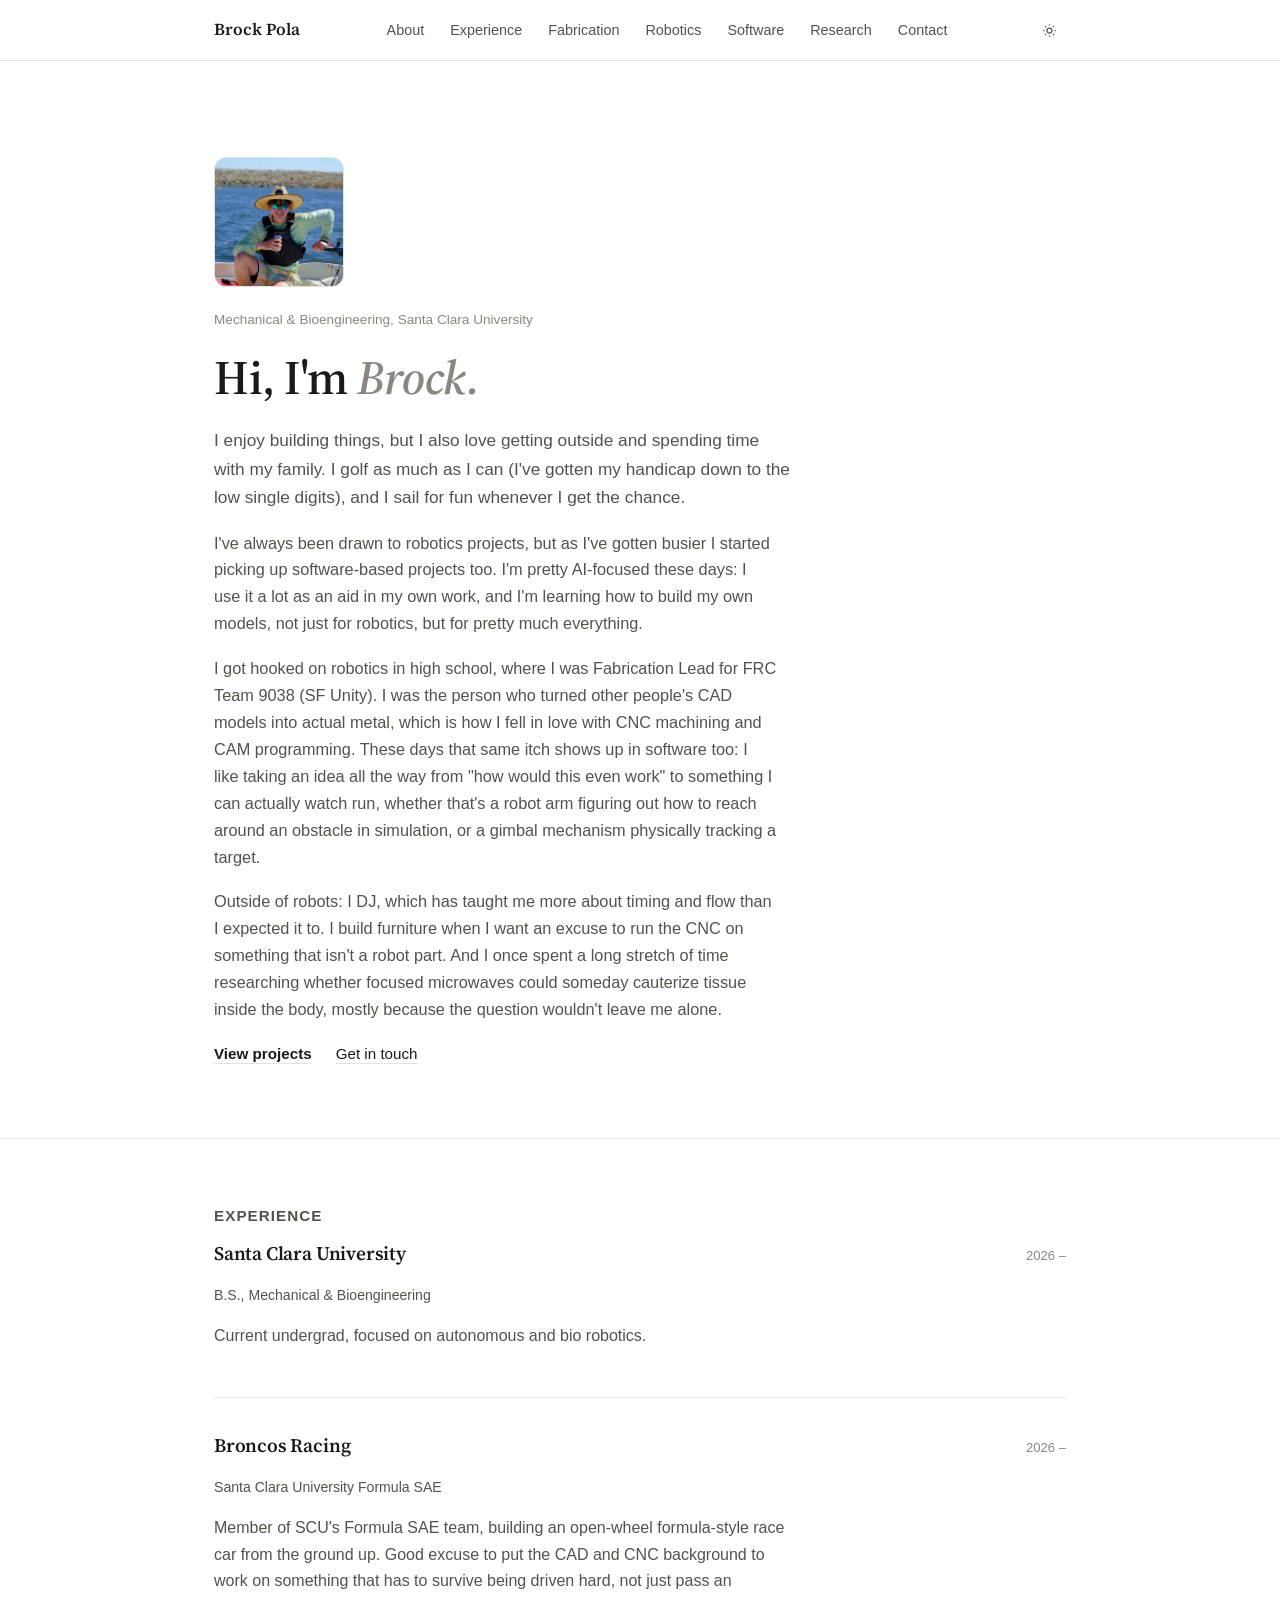
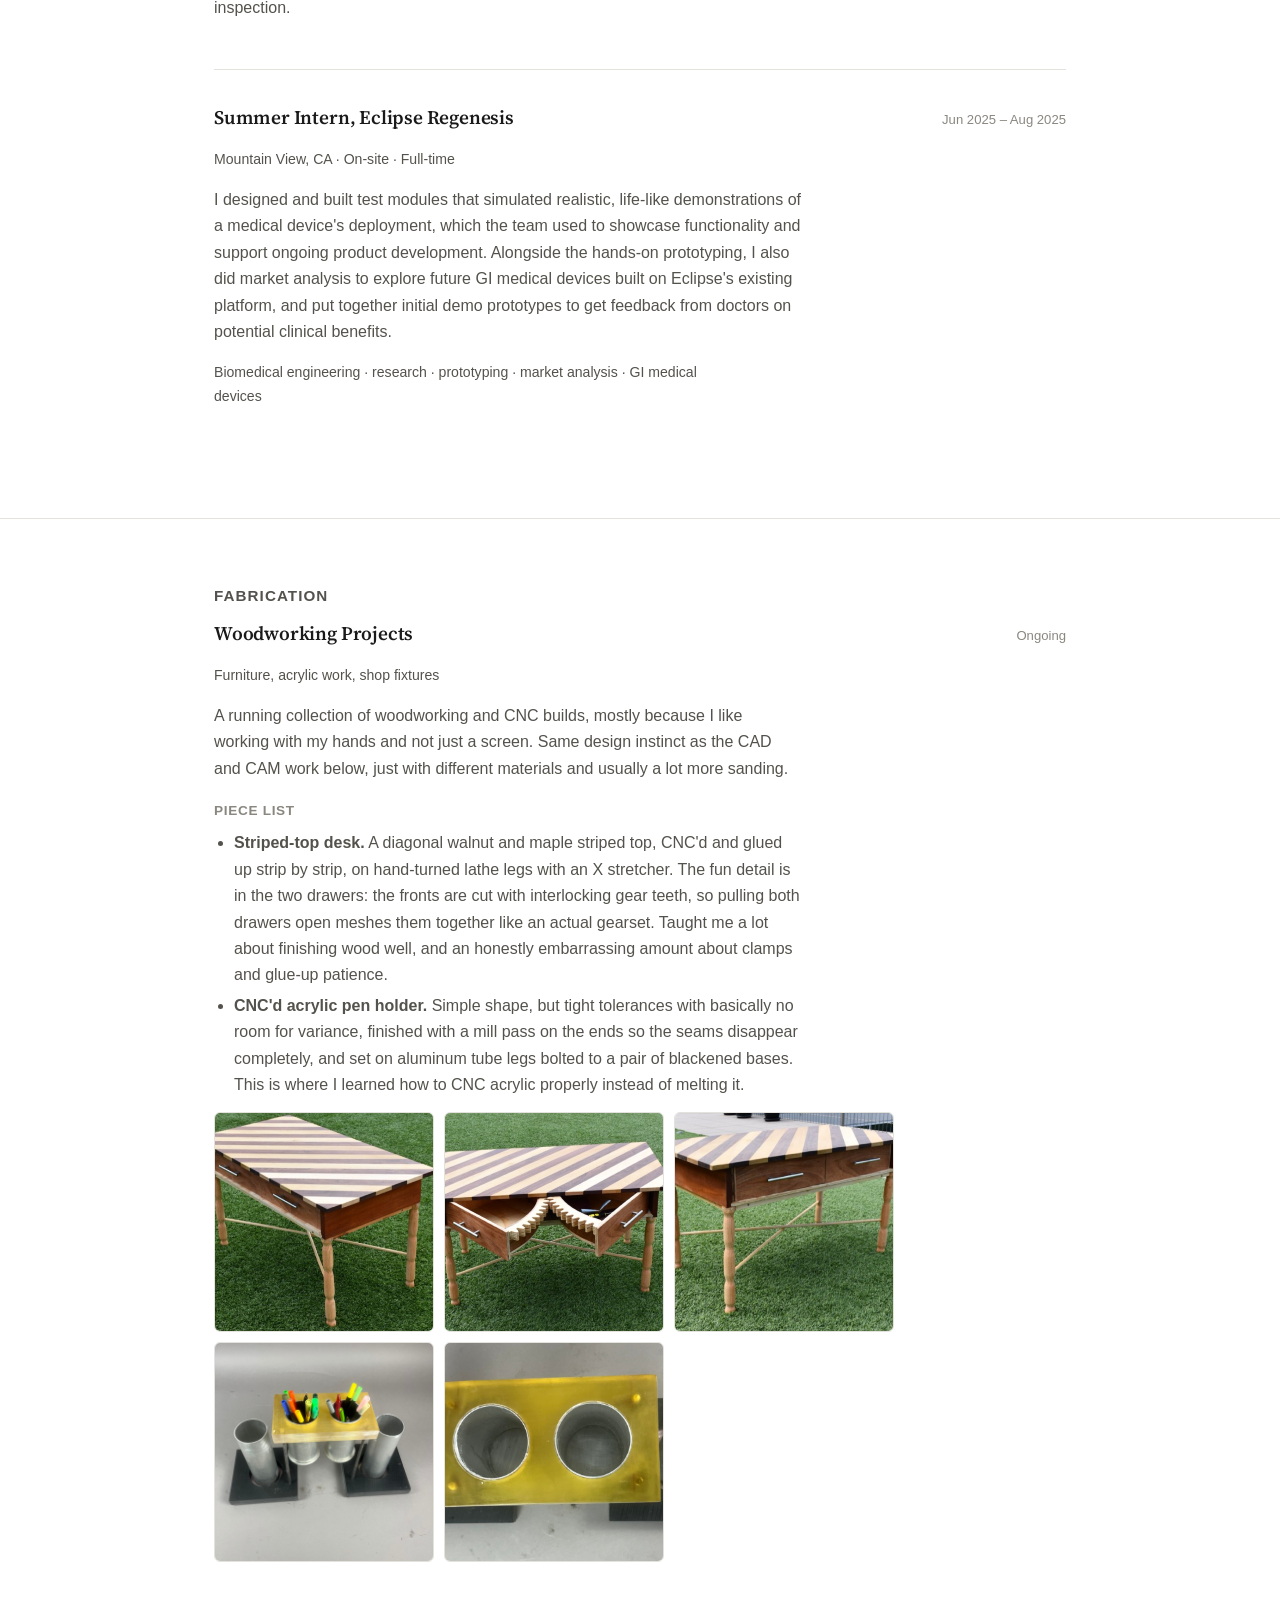
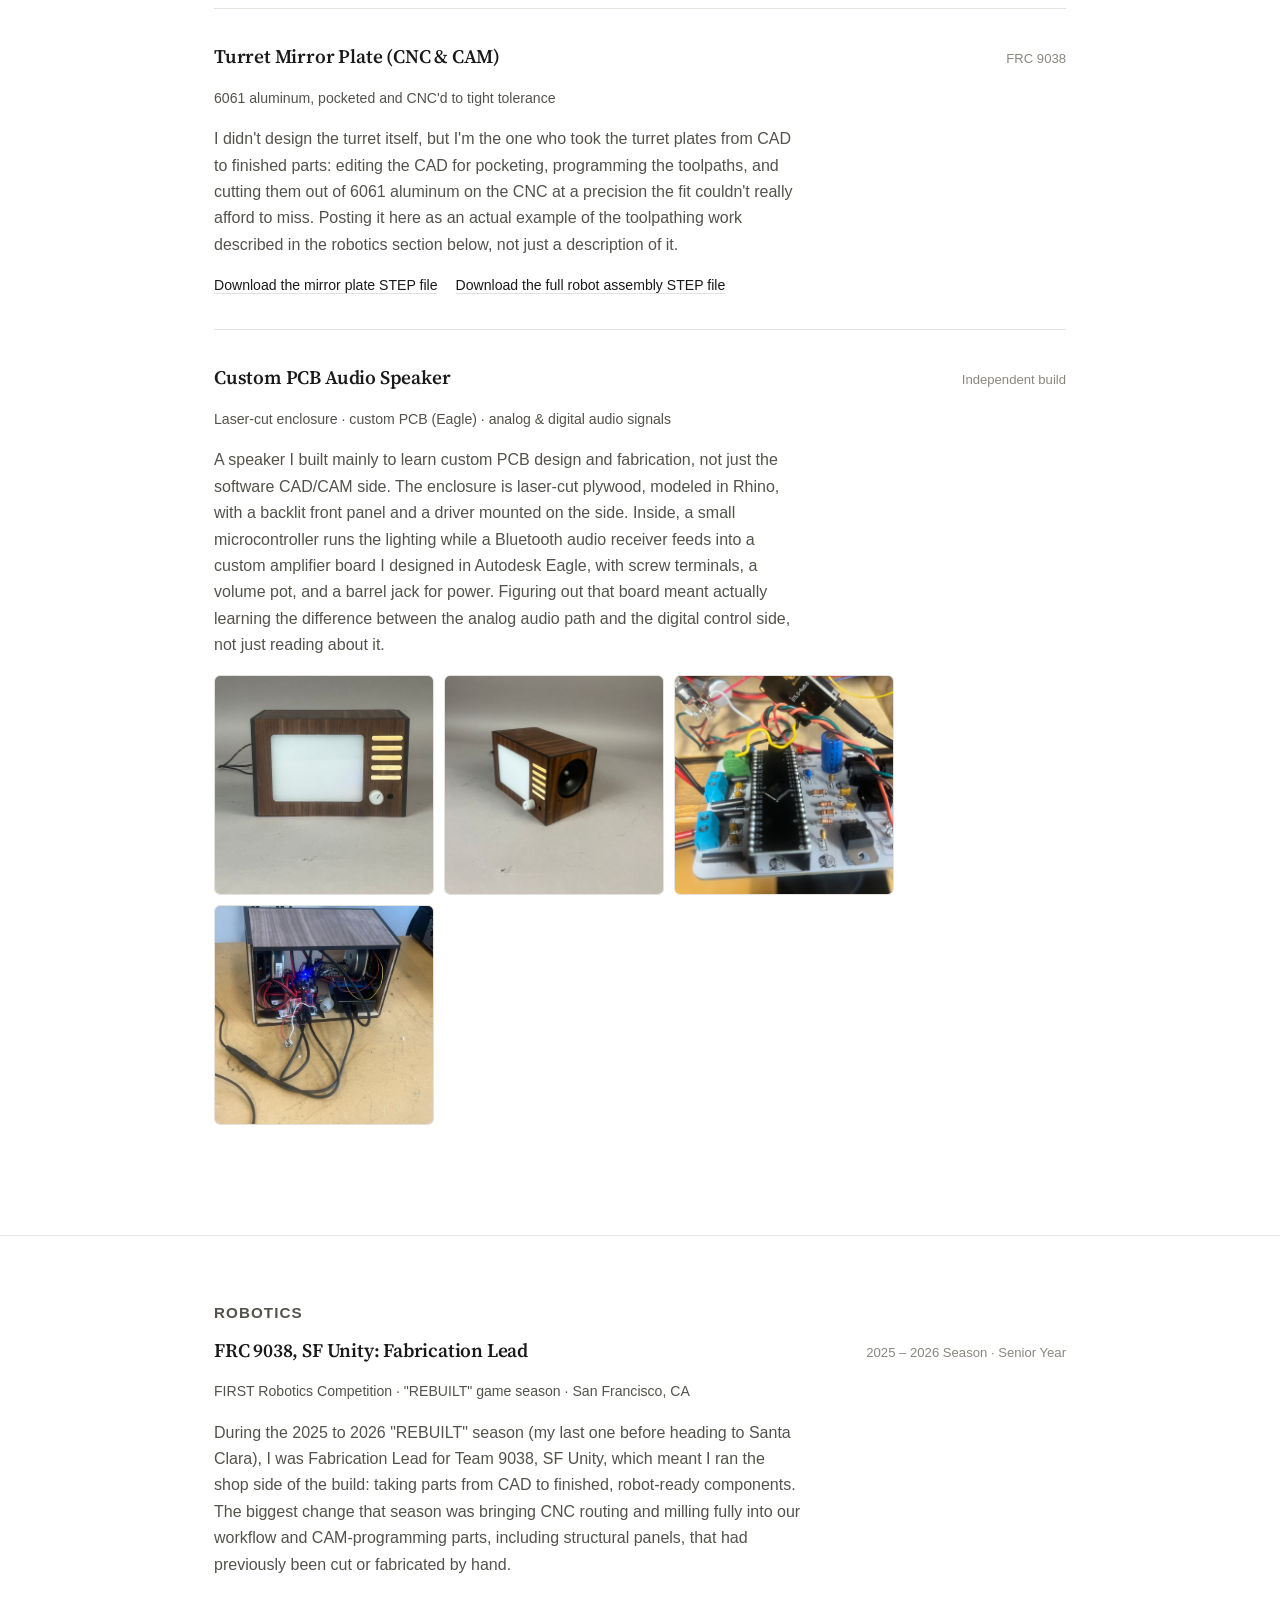
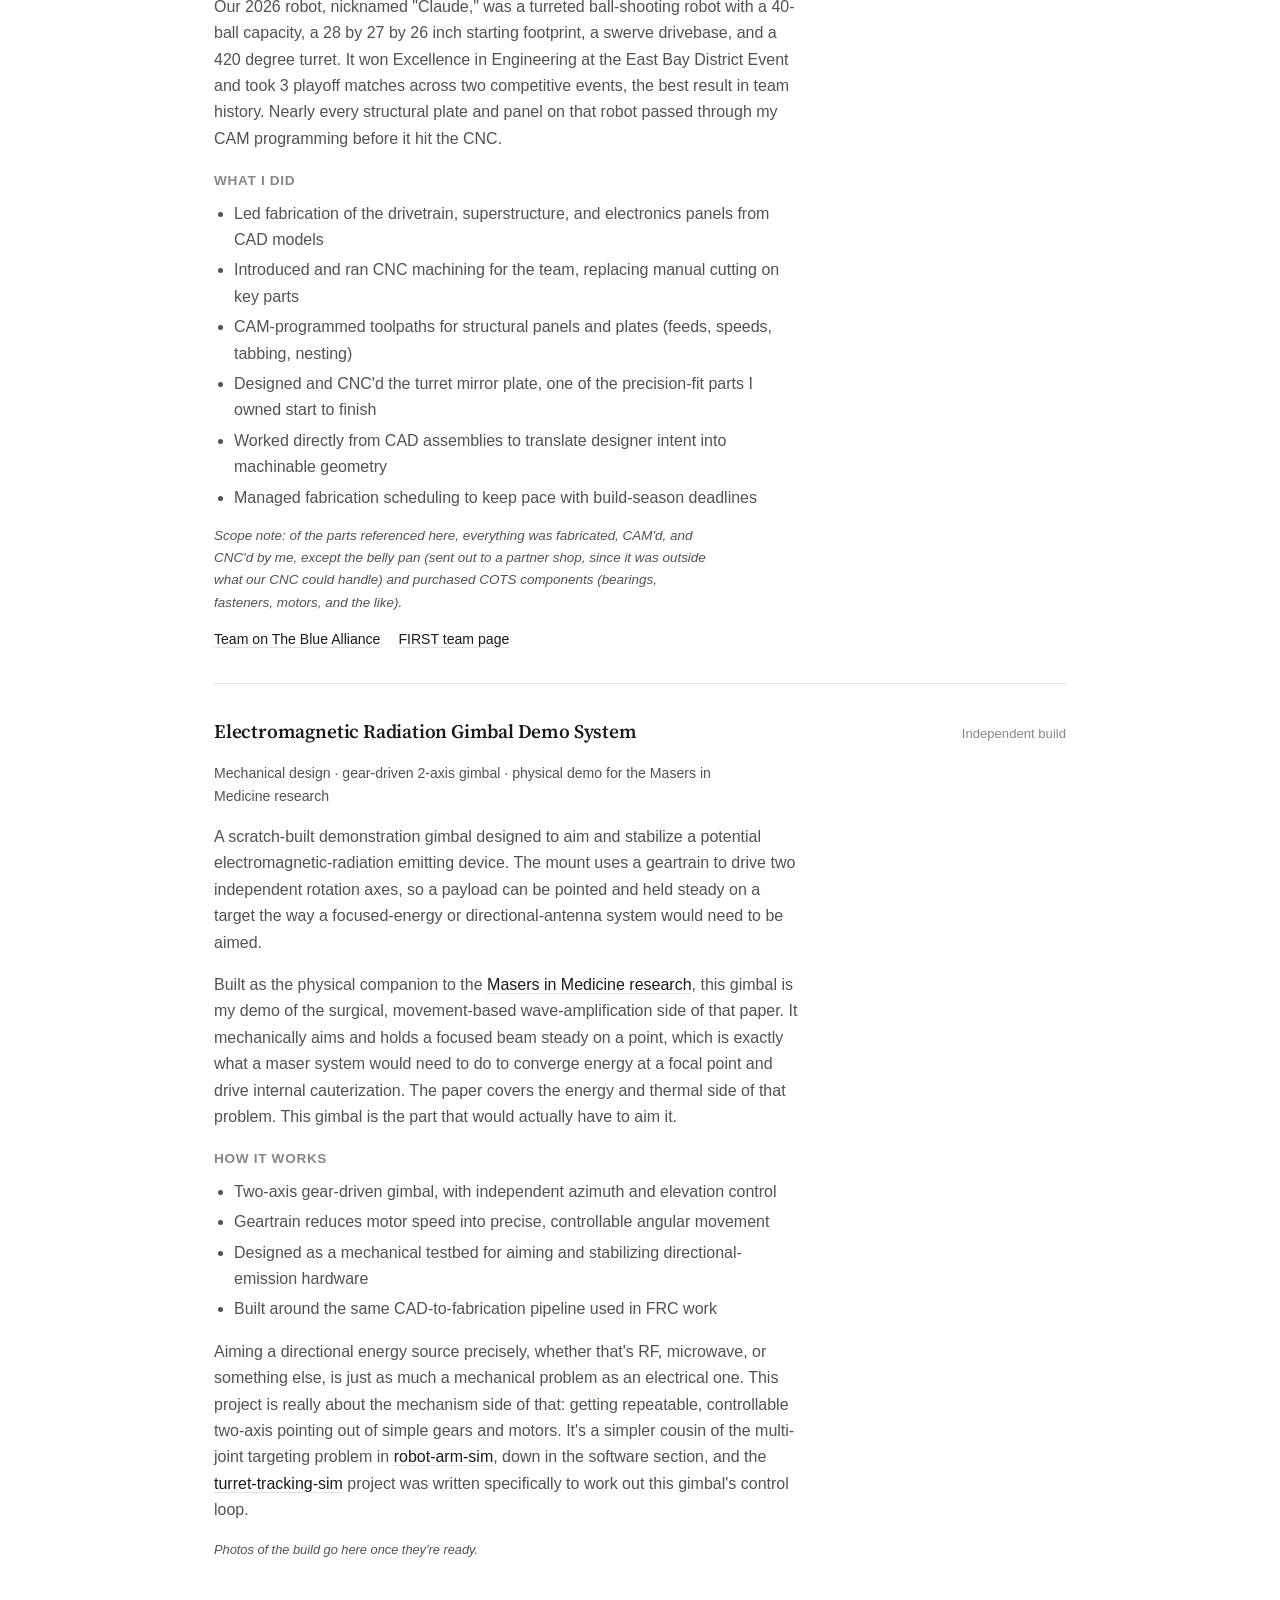
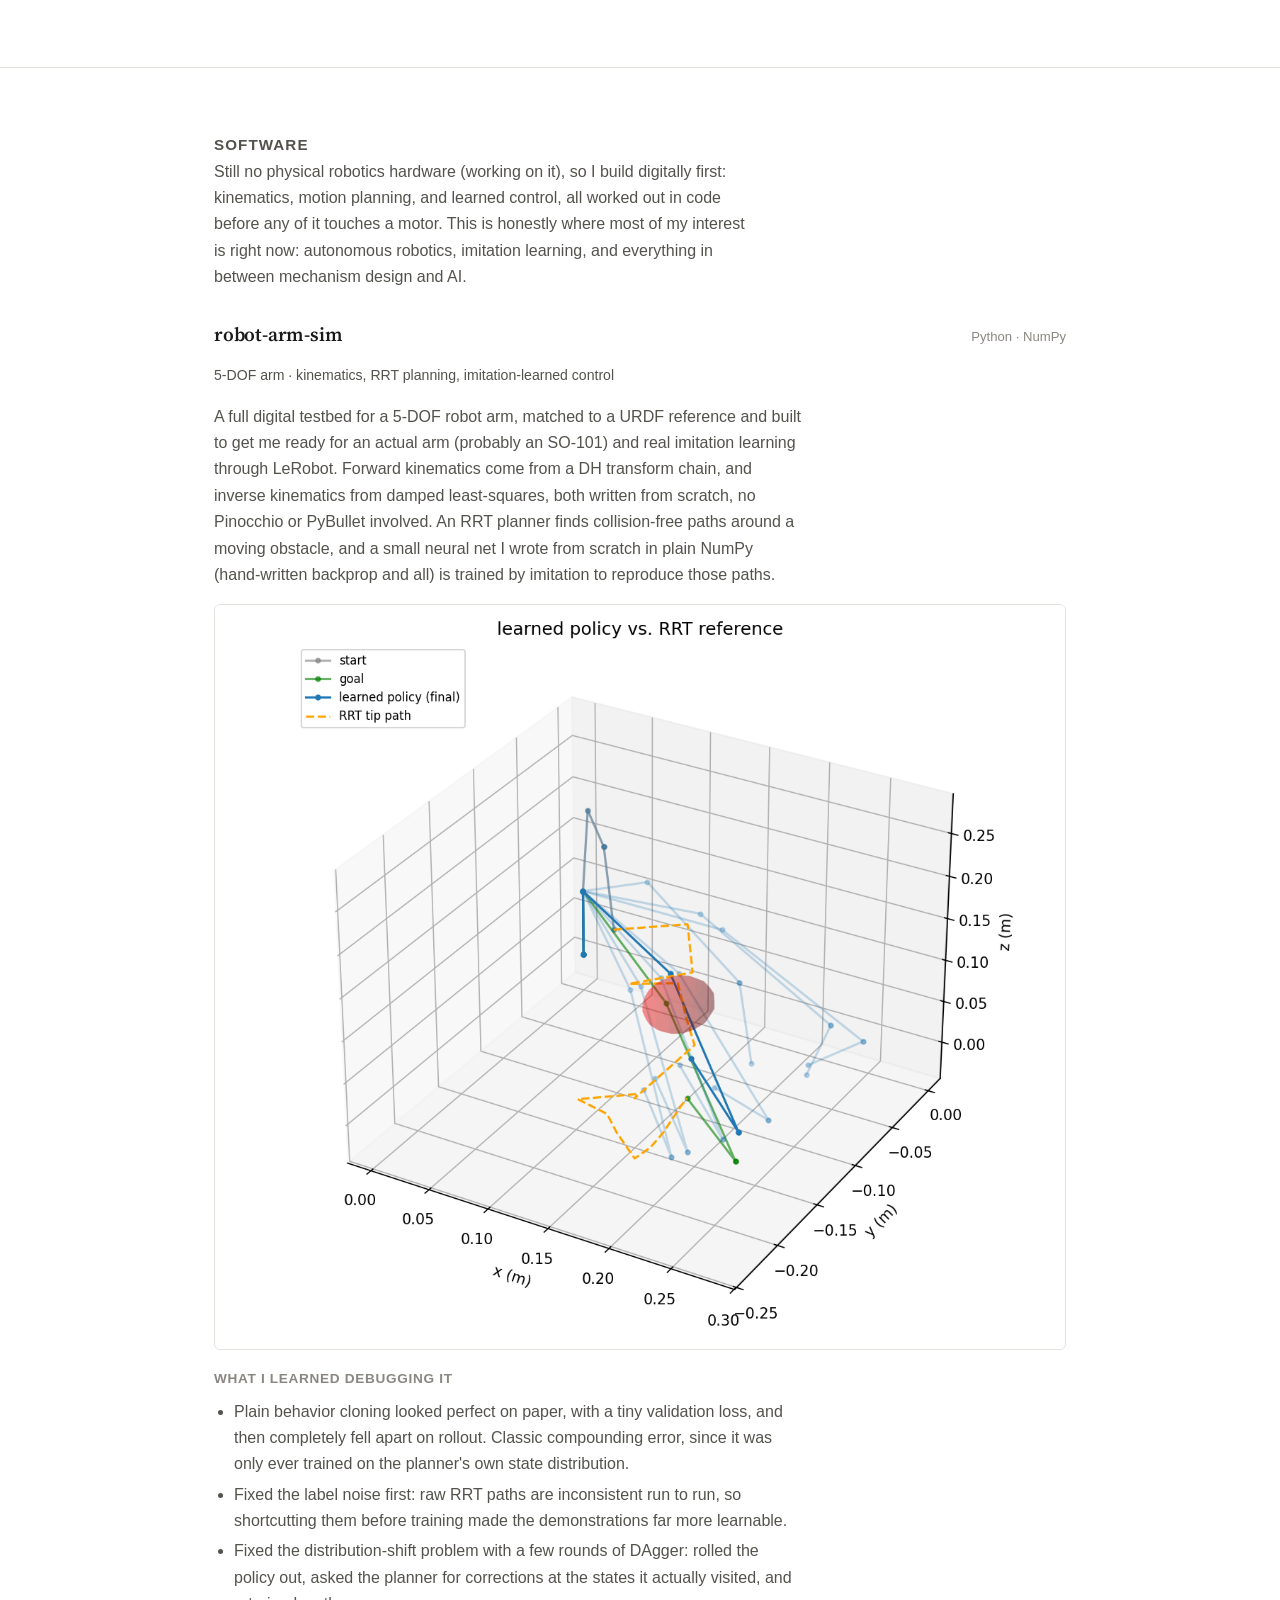
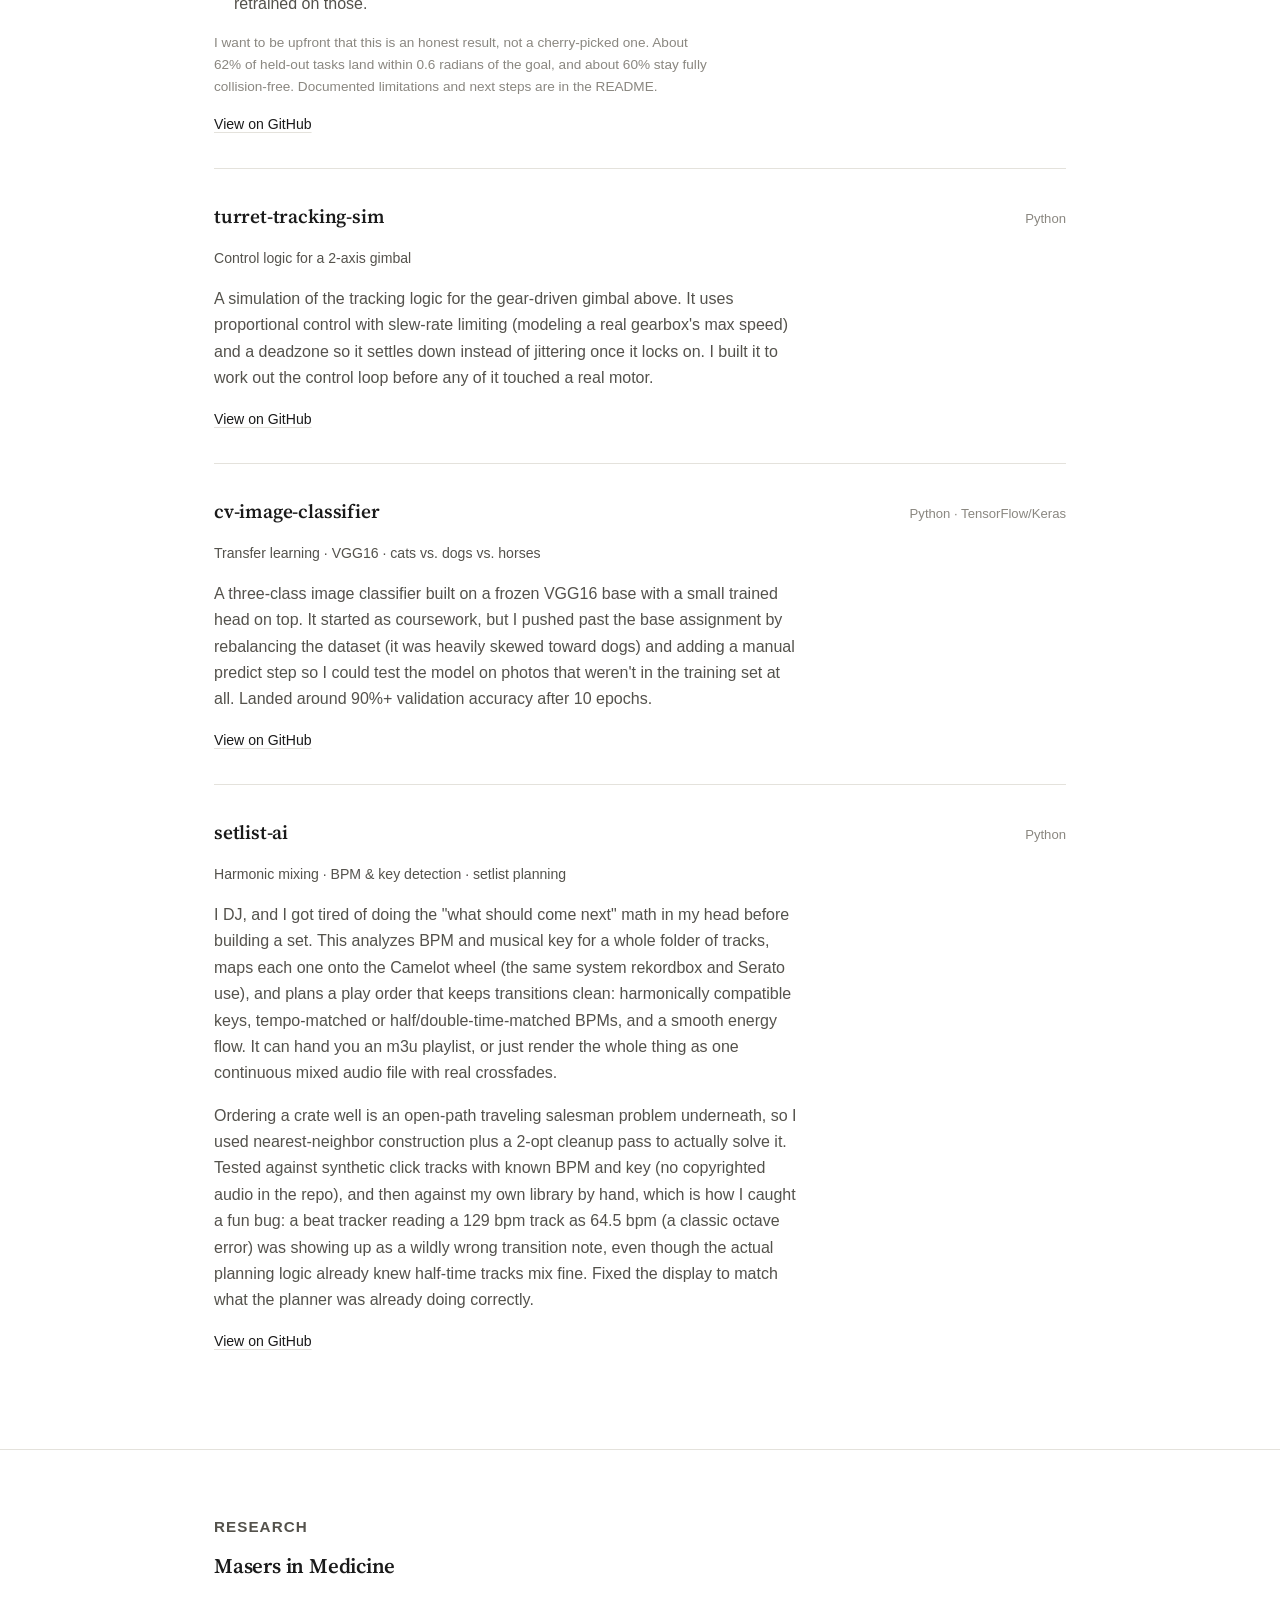
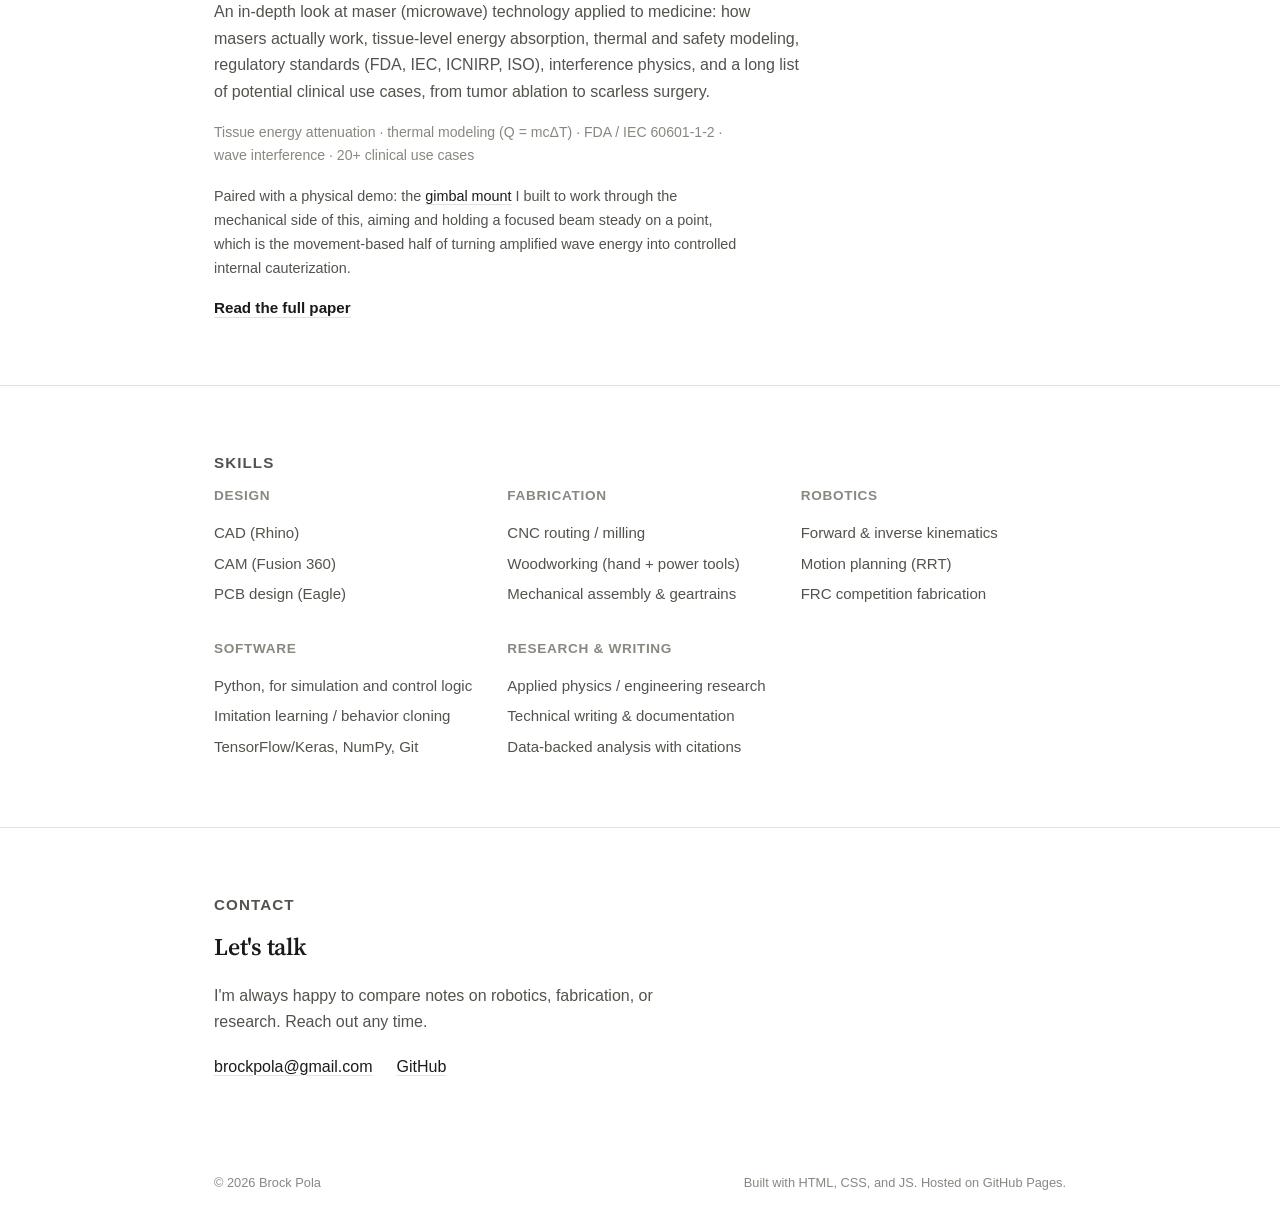
==== commit 787914f1: "Add portrait photo, darken section titles, fix golf handicap wording, merge vase/pen holder into one" ====
--- a/index.html
+++ b/index.html
@@ -38,12 +38,13 @@
 
 <header class="hero" id="top">
   <div class="wrap">
+    <img src="assets/images/hero/portrait.jpg" alt="Brock Pola on a boat" style="width:130px;height:130px;object-fit:cover;object-position:center 15%;border-radius:12px;border:1px solid var(--border);margin-bottom:22px;">
     <p class="eyebrow">Mechanical &amp; Bioengineering, Santa Clara University</p>
     <h1>Hi, I'm <span>Brock.</span></h1>
 
     <p class="lead" id="about">
       I enjoy building things, but I also love getting outside and spending time with my family.
-      I golf as much as I can (I've gotten my handicap down to single digits), and I sail for fun
+      I golf as much as I can (I've gotten my handicap down to the low single digits), and I sail for fun
       whenever I get the chance.
     </p>
     <p class="more">
@@ -146,22 +147,18 @@
             patience.
           </li>
           <li>
-            <strong>CNC'd acrylic vase.</strong> Simple shape, but tight tolerances with basically
-            no room for variance, and finished with a mill pass on the ends so the seams disappear
-            completely. This is where I learned how to CNC acrylic properly instead of melting it.
-          </li>
-          <li>
-            <strong>Pen holder.</strong> A small desk piece built from scrap aluminum tubing and a
-            cast resin top, bolted down to a pair of blackened bases. Mostly an excuse to practice
-            working metal and resin together instead of just wood.
+            <strong>CNC'd acrylic pen holder.</strong> Simple shape, but tight tolerances with
+            basically no room for variance, finished with a mill pass on the ends so the seams
+            disappear completely, and set on aluminum tube legs bolted to a pair of blackened
+            bases. This is where I learned how to CNC acrylic properly instead of melting it.
           </li>
         </ul>
         <div style="display:flex;flex-wrap:wrap;gap:10px;margin:14px 0;">
           <img src="assets/images/woodworking/table-top.jpg" alt="Striped-top desk, diagonal walnut and maple top on hand-turned lathe legs" style="width:220px;height:220px;object-fit:cover;border-radius:6px;border:1px solid var(--border);">
           <img src="assets/images/woodworking/table-gear-drawers.jpg" alt="The desk's two drawers open, showing interlocking gear teeth cut into the drawer fronts that mesh together" style="width:220px;height:220px;object-fit:cover;border-radius:6px;border:1px solid var(--border);">
           <img src="assets/images/woodworking/table-side.jpg" alt="Side view of the striped-top desk showing the drawer fronts and turned legs" style="width:220px;height:220px;object-fit:cover;border-radius:6px;border:1px solid var(--border);">
-          <img src="assets/images/woodworking/penholder-filled.jpg" alt="Aluminum tube and cast resin pen holder, filled with pens" style="width:220px;height:220px;object-fit:cover;border-radius:6px;border:1px solid var(--border);">
-          <img src="assets/images/woodworking/penholder-top.jpg" alt="Top-down view of the pen holder showing the resin top and aluminum tube legs" style="width:220px;height:220px;object-fit:cover;border-radius:6px;border:1px solid var(--border);">
+          <img src="assets/images/woodworking/penholder-filled.jpg" alt="CNC'd acrylic and aluminum tube pen holder, filled with pens" style="width:220px;height:220px;object-fit:cover;border-radius:6px;border:1px solid var(--border);">
+          <img src="assets/images/woodworking/penholder-top.jpg" alt="Top-down view of the pen holder showing the CNC'd acrylic top and aluminum tube legs" style="width:220px;height:220px;object-fit:cover;border-radius:6px;border:1px solid var(--border);">
         </div>
       </article>
 
--- a/css/style.css
+++ b/css/style.css
@@ -87,7 +87,7 @@
 /* ===== Section scaffolding ===== */
 section { padding: 64px 0; border-top: 1px solid var(--border); }
 .section-head { margin-bottom: 36px; max-width: 60ch; }
-.kicker { font-size: .8rem; color: var(--text-faint); text-transform: uppercase; letter-spacing: .07em; margin: 0 0 8px; font-family: var(--font-sans); }
+.kicker { font-size: .95rem; color: var(--text-dim); font-weight: 600; text-transform: uppercase; letter-spacing: .07em; margin: 0 0 10px; font-family: var(--font-sans); }
 .section-head h2 { font-size: clamp(1.4rem, 2.6vw, 1.8rem); margin: 0 0 10px; }
 .section-head p { color: var(--text-dim); margin: 0; }
 
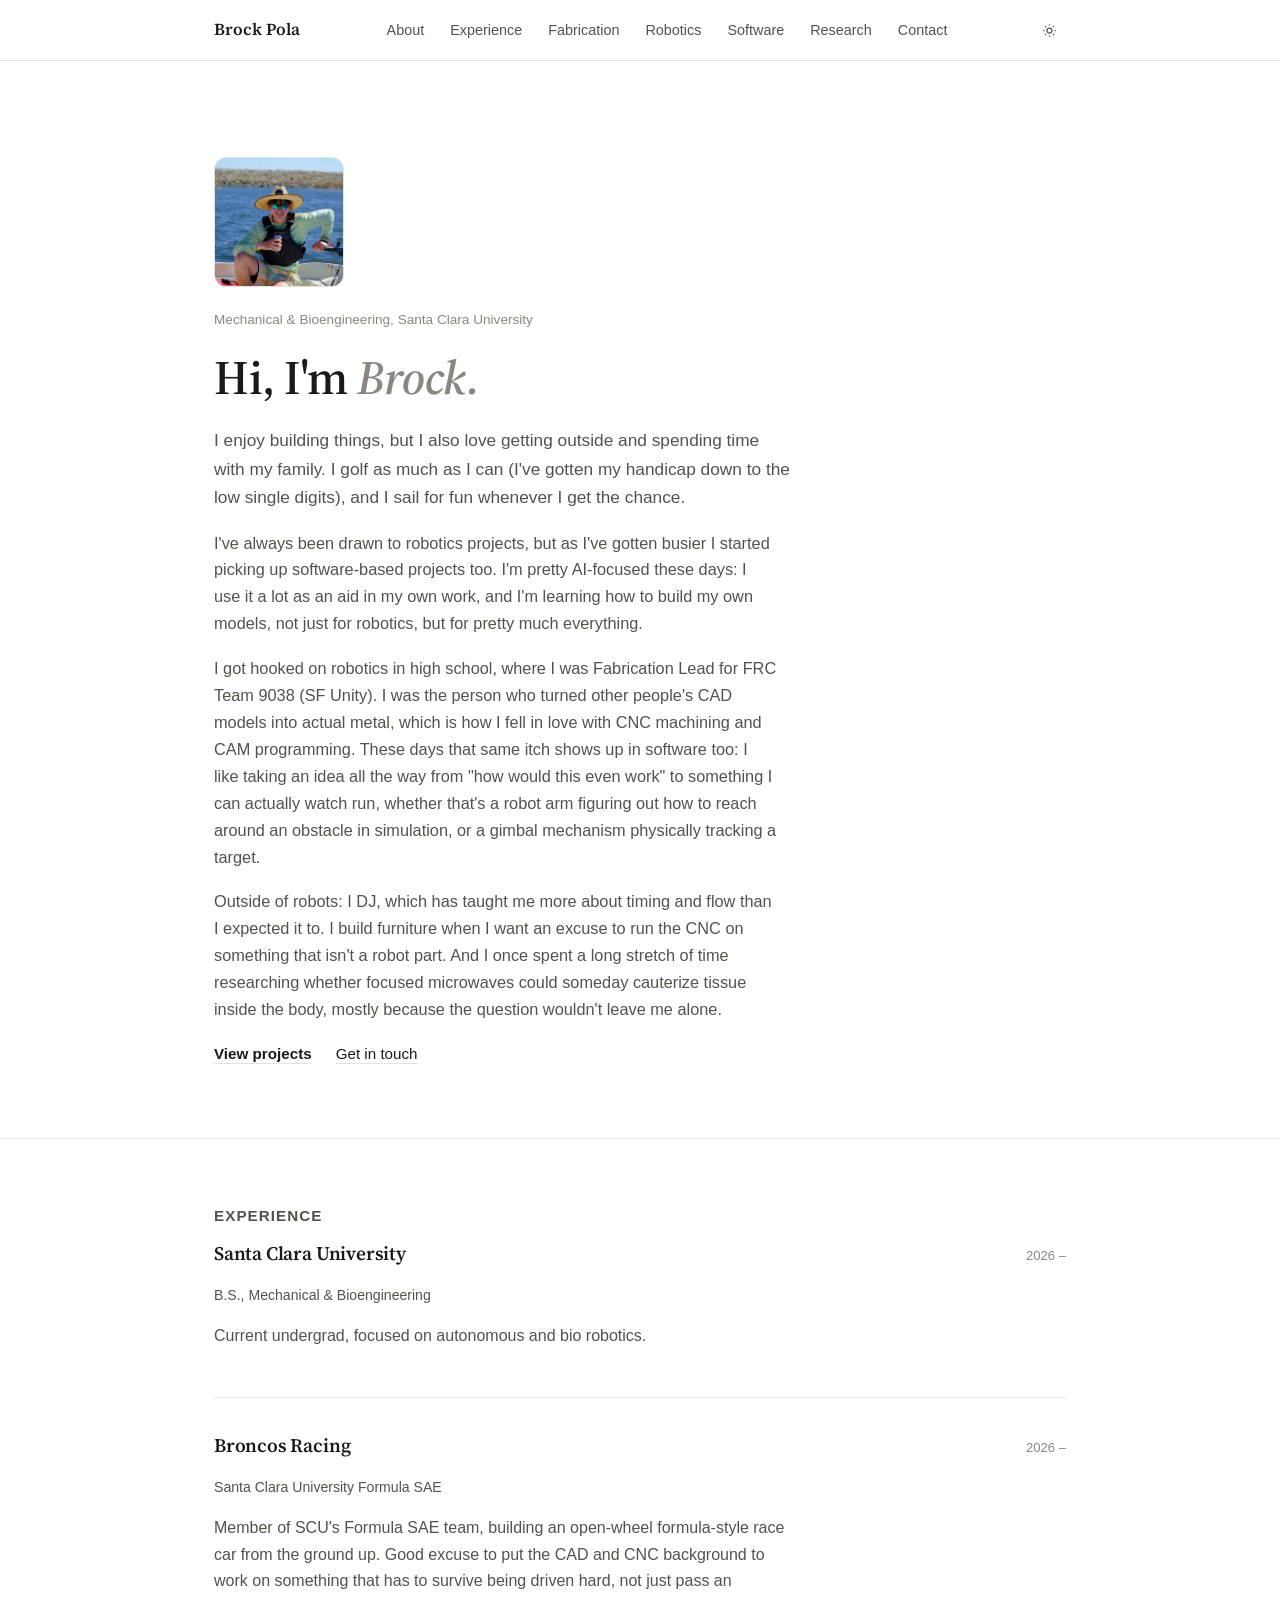
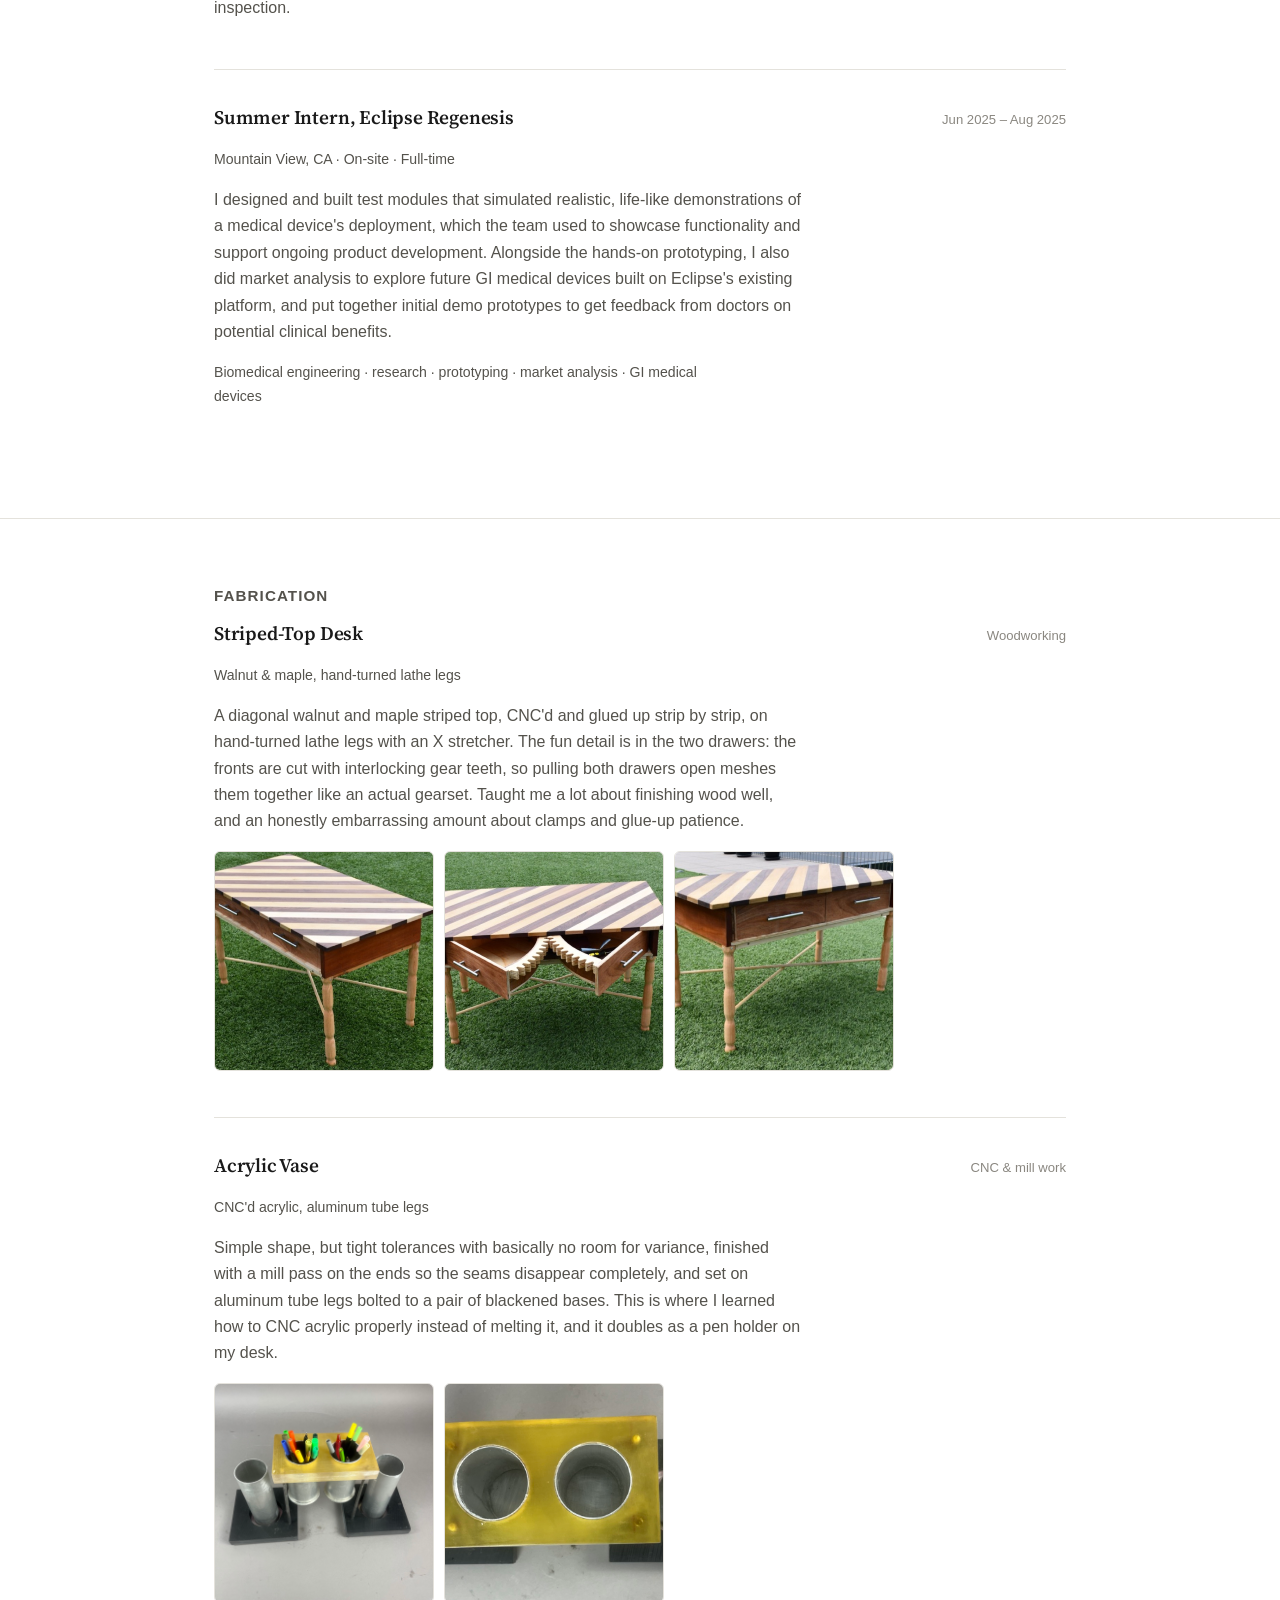
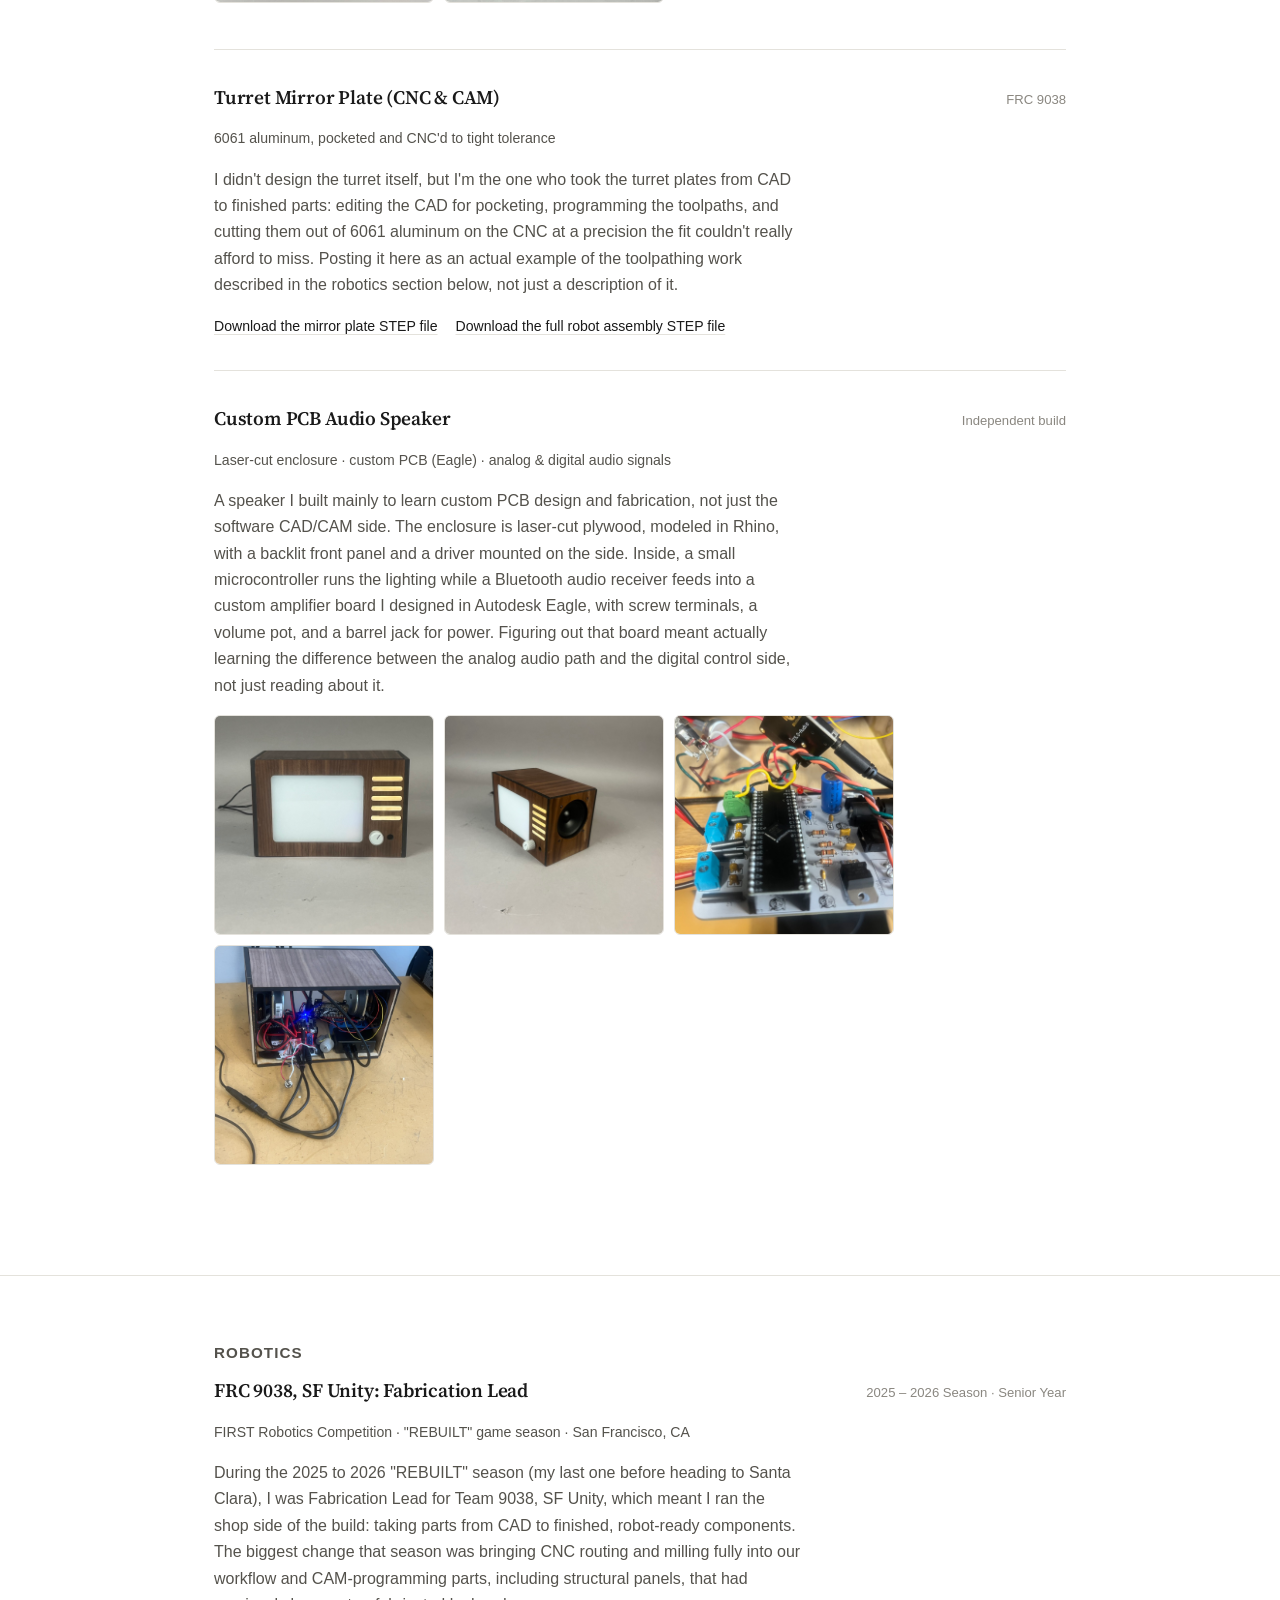
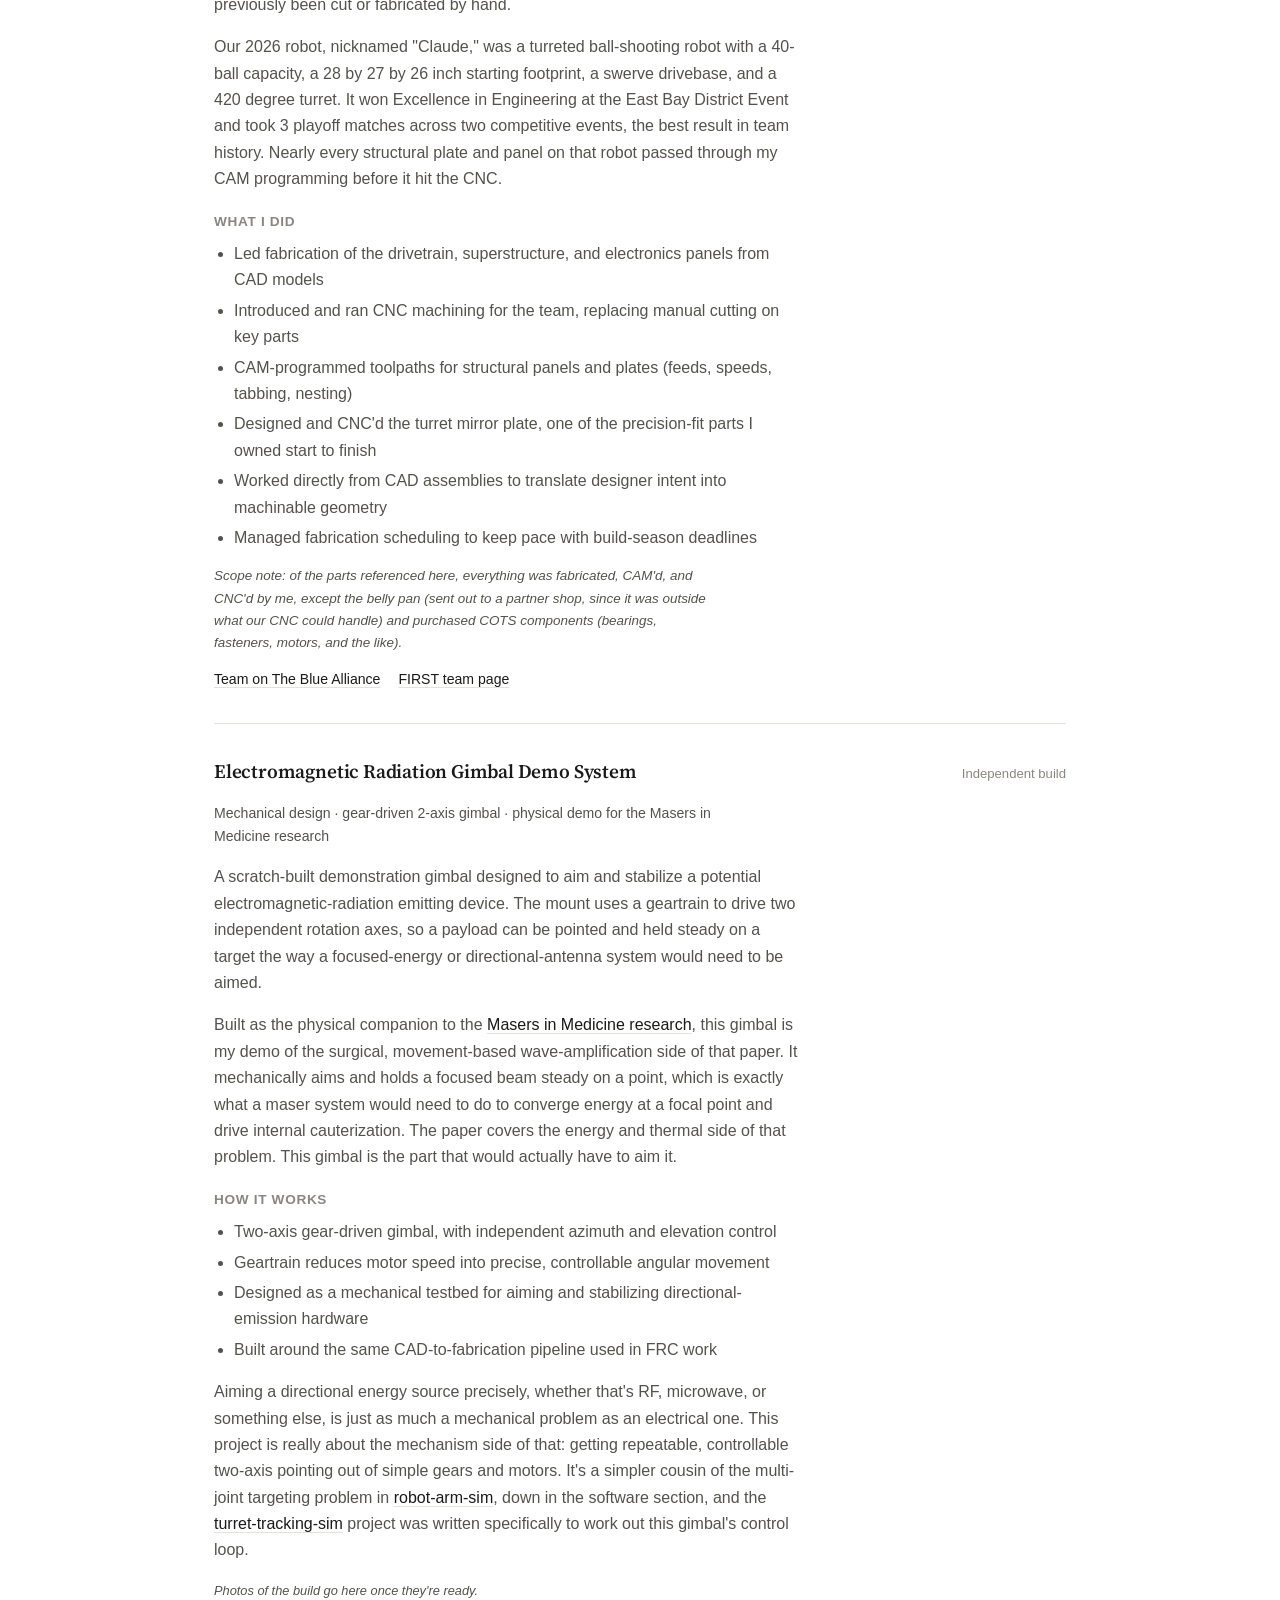
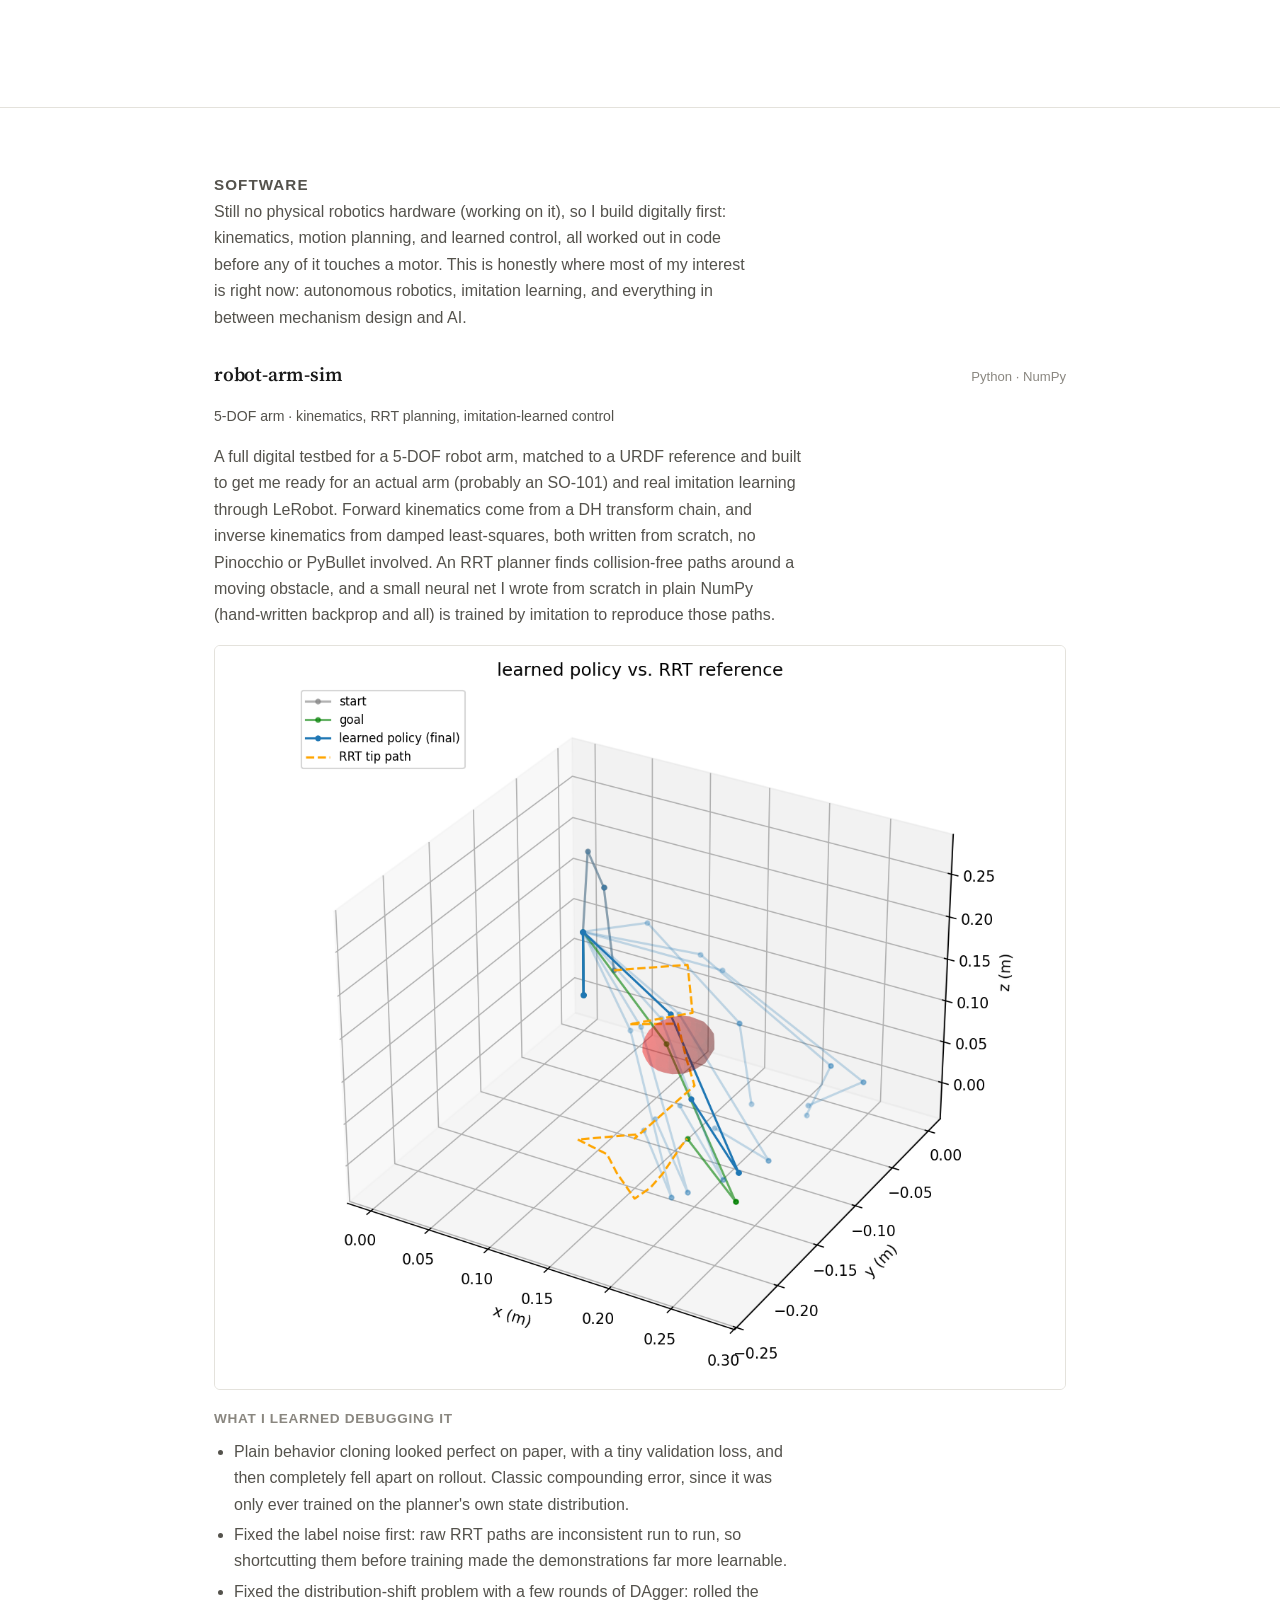
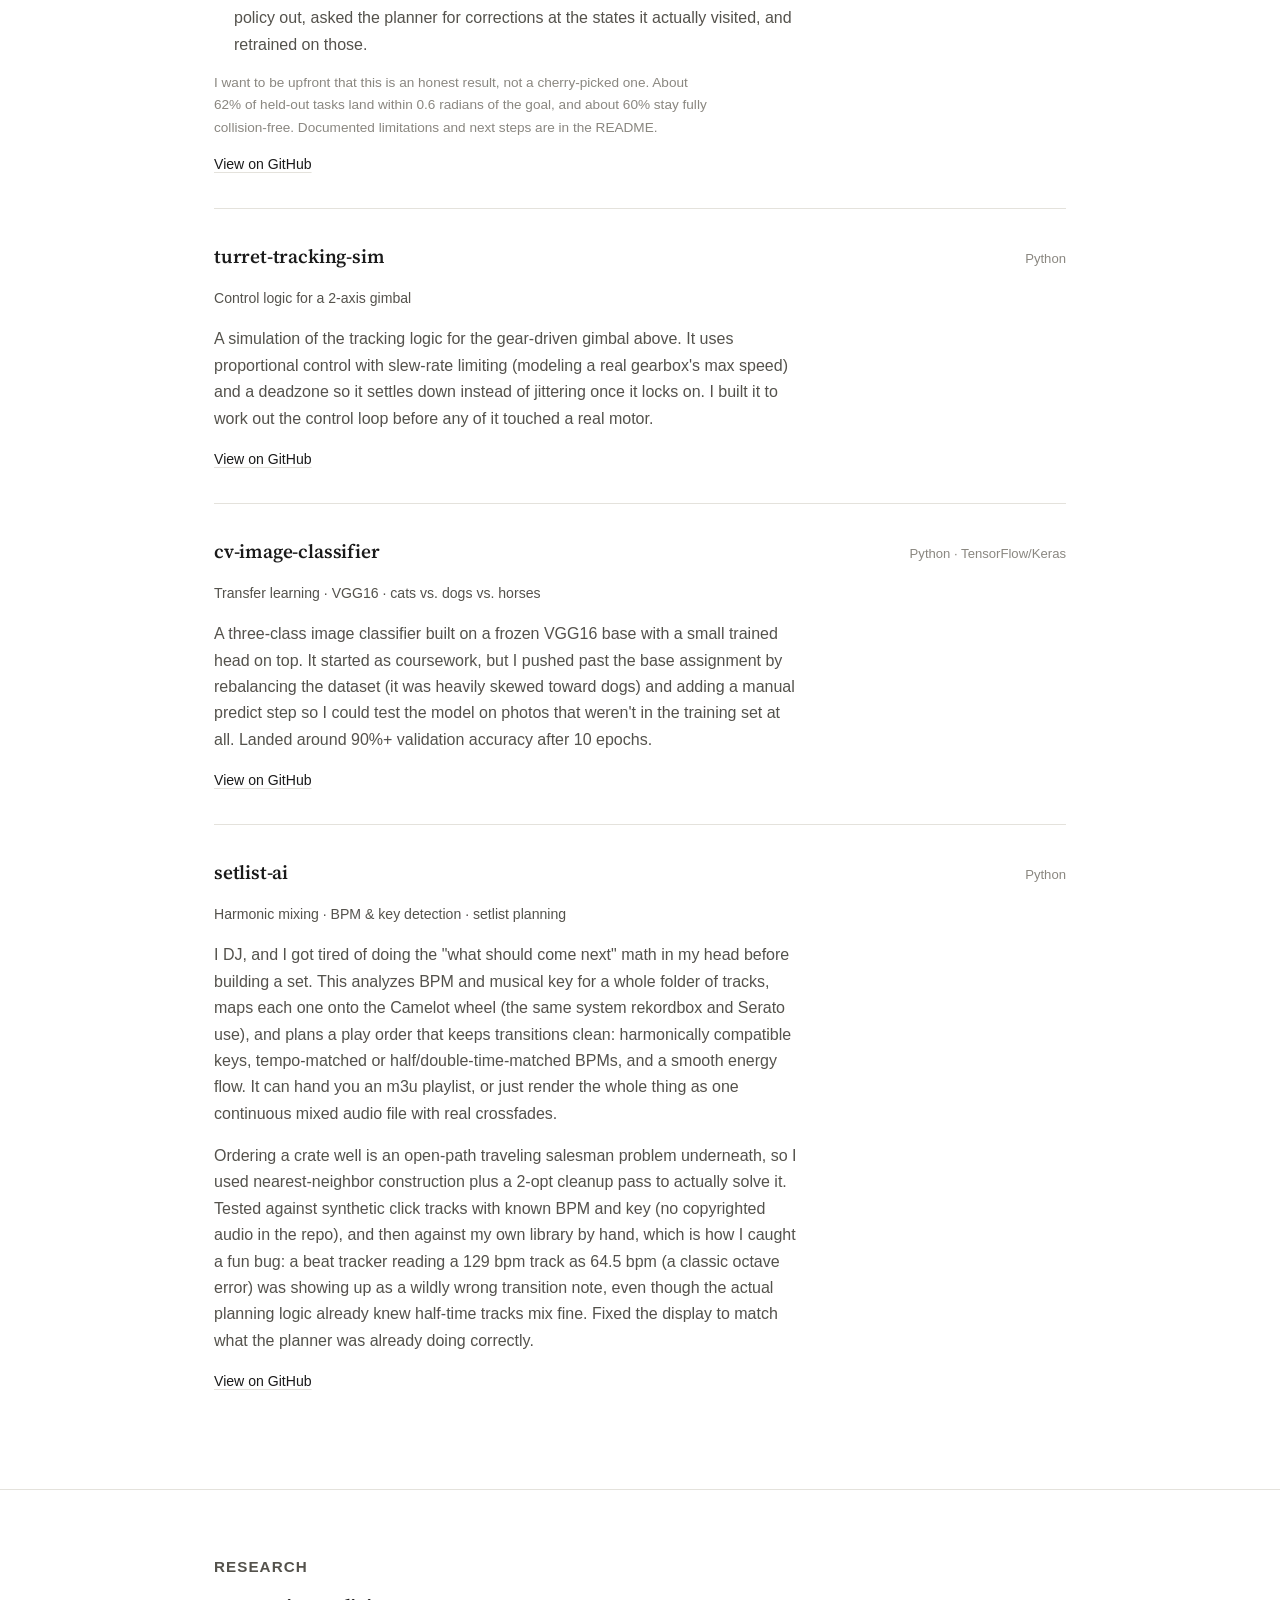
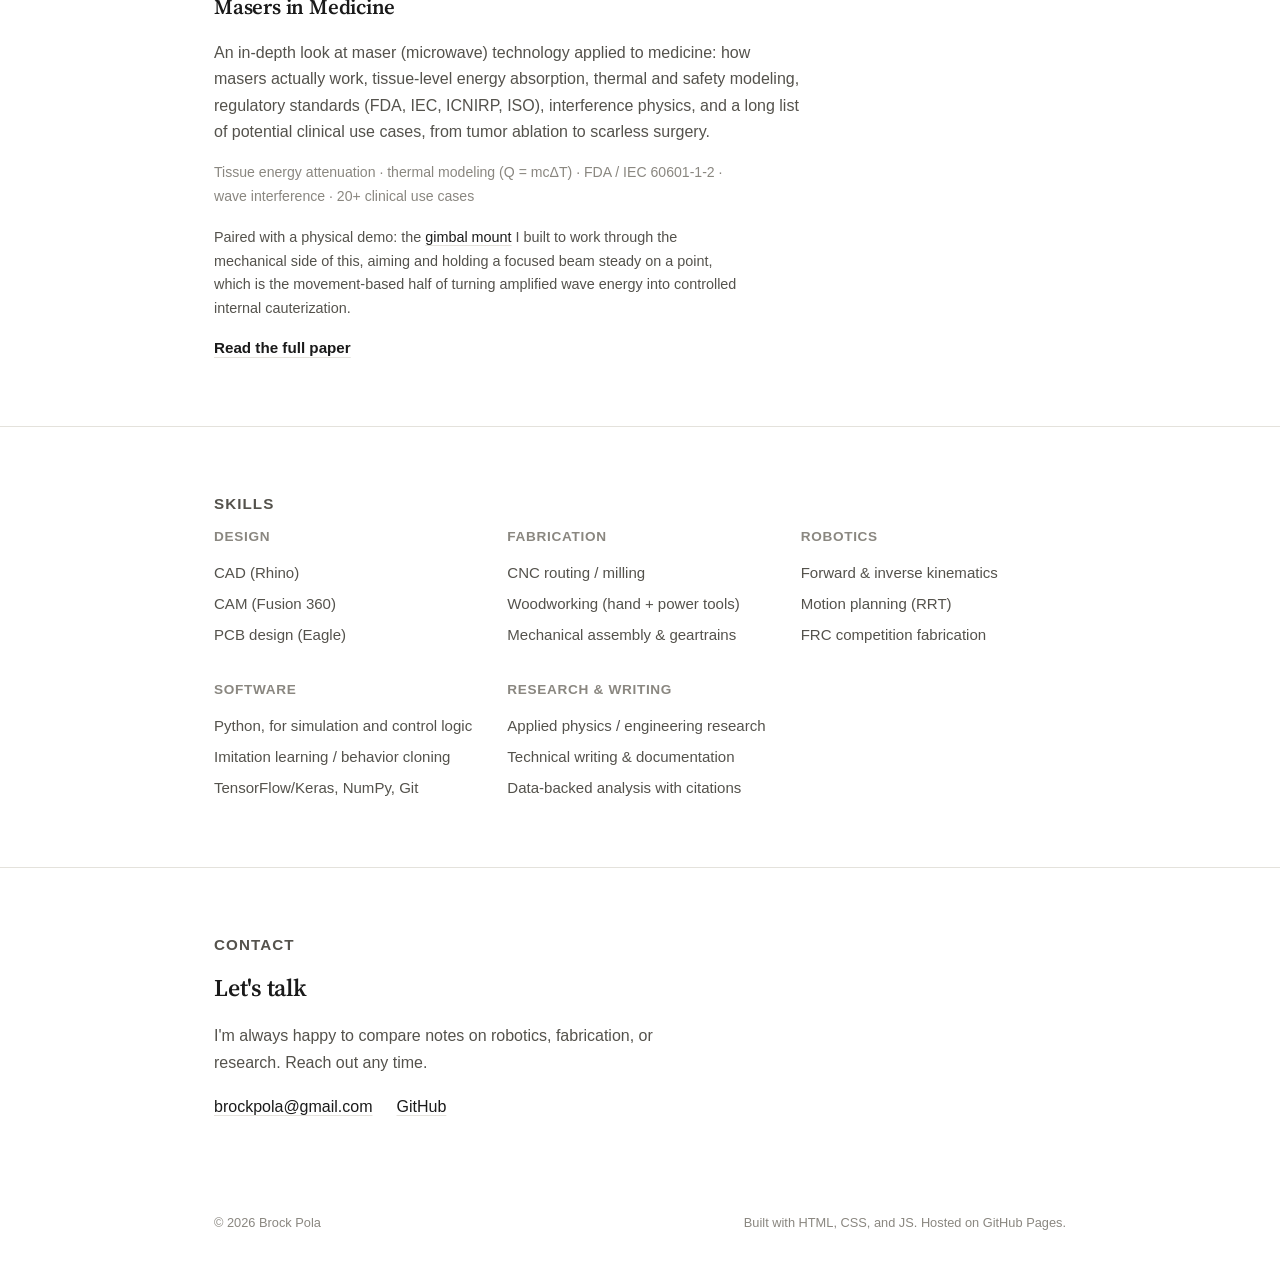
==== commit be4654b6: "Split woodworking card into separate Striped-Top Desk and Acrylic Vase entries" ====
--- a/index.html
+++ b/index.html
@@ -127,38 +127,39 @@
 
       <article class="entry">
         <div class="entry-top">
-          <h3>Woodworking Projects</h3>
-          <span class="entry-date">Ongoing</span>
-        </div>
-        <p class="entry-meta">Furniture, acrylic work, shop fixtures</p>
-        <p>
-          A running collection of woodworking and CNC builds, mostly because I like working with
-          my hands and not just a screen. Same design instinct as the CAD and CAM work below,
-          just with different materials and usually a lot more sanding.
-        </p>
-        <h4>Piece list</h4>
-        <ul>
-          <li>
-            <strong>Striped-top desk.</strong> A diagonal walnut and maple striped top, CNC'd and
-            glued up strip by strip, on hand-turned lathe legs with an X stretcher. The fun detail
-            is in the two drawers: the fronts are cut with interlocking gear teeth, so pulling
-            both drawers open meshes them together like an actual gearset. Taught me a lot about
-            finishing wood well, and an honestly embarrassing amount about clamps and glue-up
-            patience.
-          </li>
-          <li>
-            <strong>CNC'd acrylic pen holder.</strong> Simple shape, but tight tolerances with
-            basically no room for variance, finished with a mill pass on the ends so the seams
-            disappear completely, and set on aluminum tube legs bolted to a pair of blackened
-            bases. This is where I learned how to CNC acrylic properly instead of melting it.
-          </li>
-        </ul>
+          <h3>Striped-Top Desk</h3>
+          <span class="entry-date">Woodworking</span>
+        </div>
+        <p class="entry-meta">Walnut &amp; maple, hand-turned lathe legs</p>
+        <p>
+          A diagonal walnut and maple striped top, CNC'd and glued up strip by strip, on
+          hand-turned lathe legs with an X stretcher. The fun detail is in the two drawers: the
+          fronts are cut with interlocking gear teeth, so pulling both drawers open meshes them
+          together like an actual gearset. Taught me a lot about finishing wood well, and an
+          honestly embarrassing amount about clamps and glue-up patience.
+        </p>
         <div style="display:flex;flex-wrap:wrap;gap:10px;margin:14px 0;">
           <img src="assets/images/woodworking/table-top.jpg" alt="Striped-top desk, diagonal walnut and maple top on hand-turned lathe legs" style="width:220px;height:220px;object-fit:cover;border-radius:6px;border:1px solid var(--border);">
           <img src="assets/images/woodworking/table-gear-drawers.jpg" alt="The desk's two drawers open, showing interlocking gear teeth cut into the drawer fronts that mesh together" style="width:220px;height:220px;object-fit:cover;border-radius:6px;border:1px solid var(--border);">
           <img src="assets/images/woodworking/table-side.jpg" alt="Side view of the striped-top desk showing the drawer fronts and turned legs" style="width:220px;height:220px;object-fit:cover;border-radius:6px;border:1px solid var(--border);">
-          <img src="assets/images/woodworking/penholder-filled.jpg" alt="CNC'd acrylic and aluminum tube pen holder, filled with pens" style="width:220px;height:220px;object-fit:cover;border-radius:6px;border:1px solid var(--border);">
-          <img src="assets/images/woodworking/penholder-top.jpg" alt="Top-down view of the pen holder showing the CNC'd acrylic top and aluminum tube legs" style="width:220px;height:220px;object-fit:cover;border-radius:6px;border:1px solid var(--border);">
+        </div>
+      </article>
+
+      <article class="entry">
+        <div class="entry-top">
+          <h3>Acrylic Vase</h3>
+          <span class="entry-date">CNC &amp; mill work</span>
+        </div>
+        <p class="entry-meta">CNC'd acrylic, aluminum tube legs</p>
+        <p>
+          Simple shape, but tight tolerances with basically no room for variance, finished with a
+          mill pass on the ends so the seams disappear completely, and set on aluminum tube legs
+          bolted to a pair of blackened bases. This is where I learned how to CNC acrylic properly
+          instead of melting it, and it doubles as a pen holder on my desk.
+        </p>
+        <div style="display:flex;flex-wrap:wrap;gap:10px;margin:14px 0;">
+          <img src="assets/images/woodworking/penholder-filled.jpg" alt="CNC'd acrylic vase on aluminum tube legs, filled with pens" style="width:220px;height:220px;object-fit:cover;border-radius:6px;border:1px solid var(--border);">
+          <img src="assets/images/woodworking/penholder-top.jpg" alt="Top-down view of the acrylic vase showing the CNC'd top and aluminum tube legs" style="width:220px;height:220px;object-fit:cover;border-radius:6px;border:1px solid var(--border);">
         </div>
       </article>
 
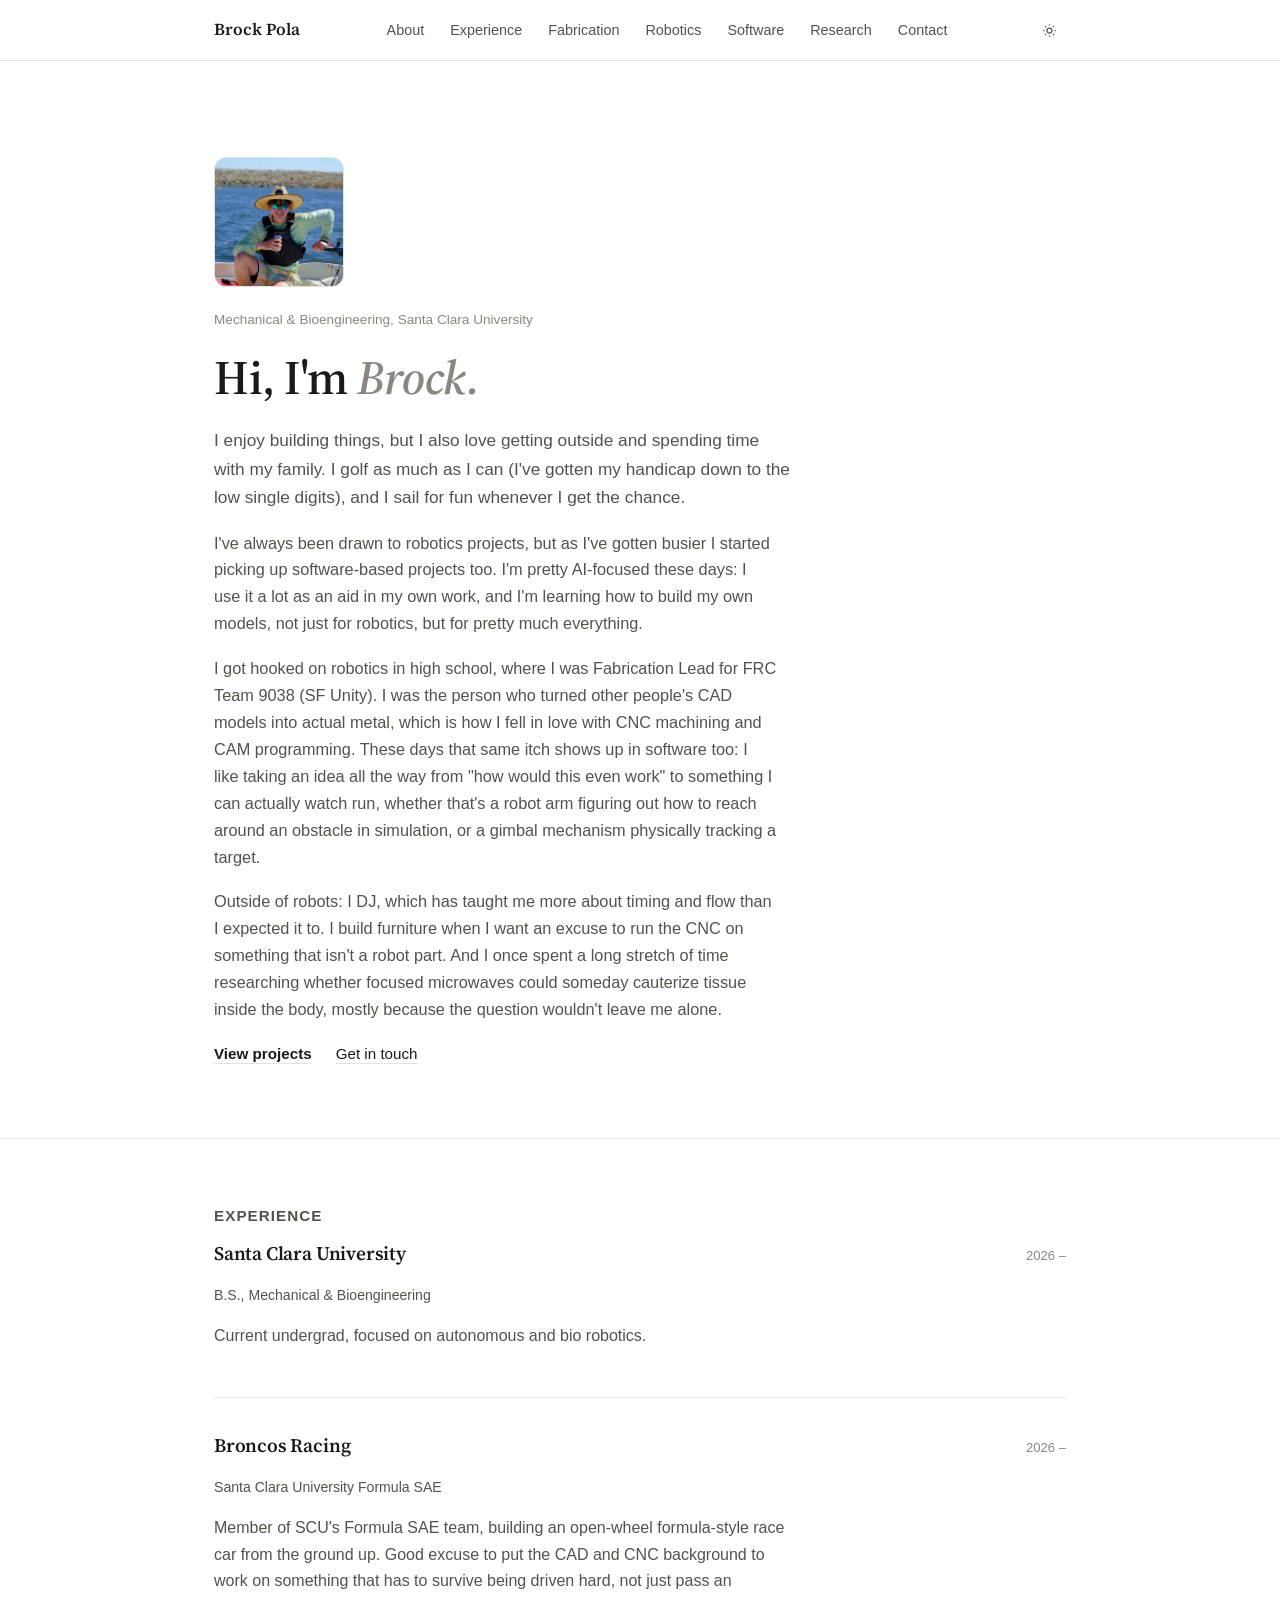
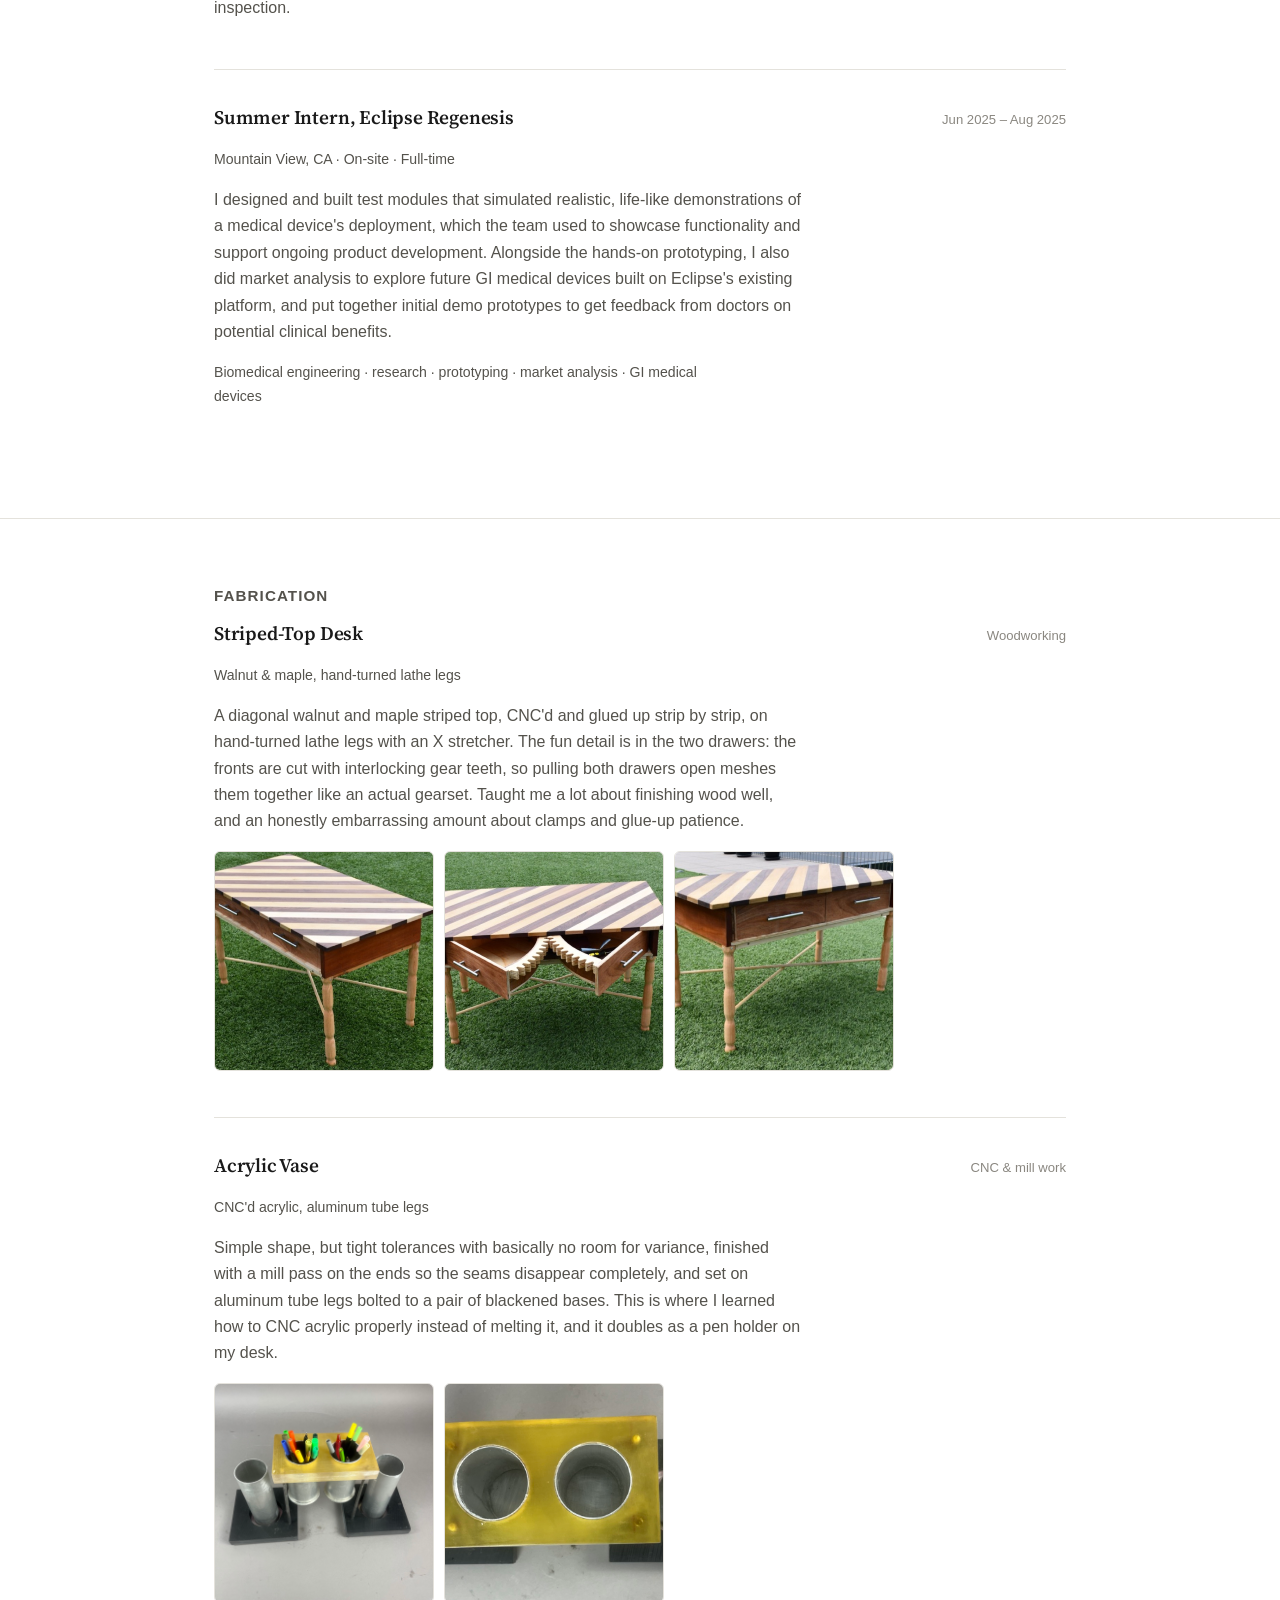
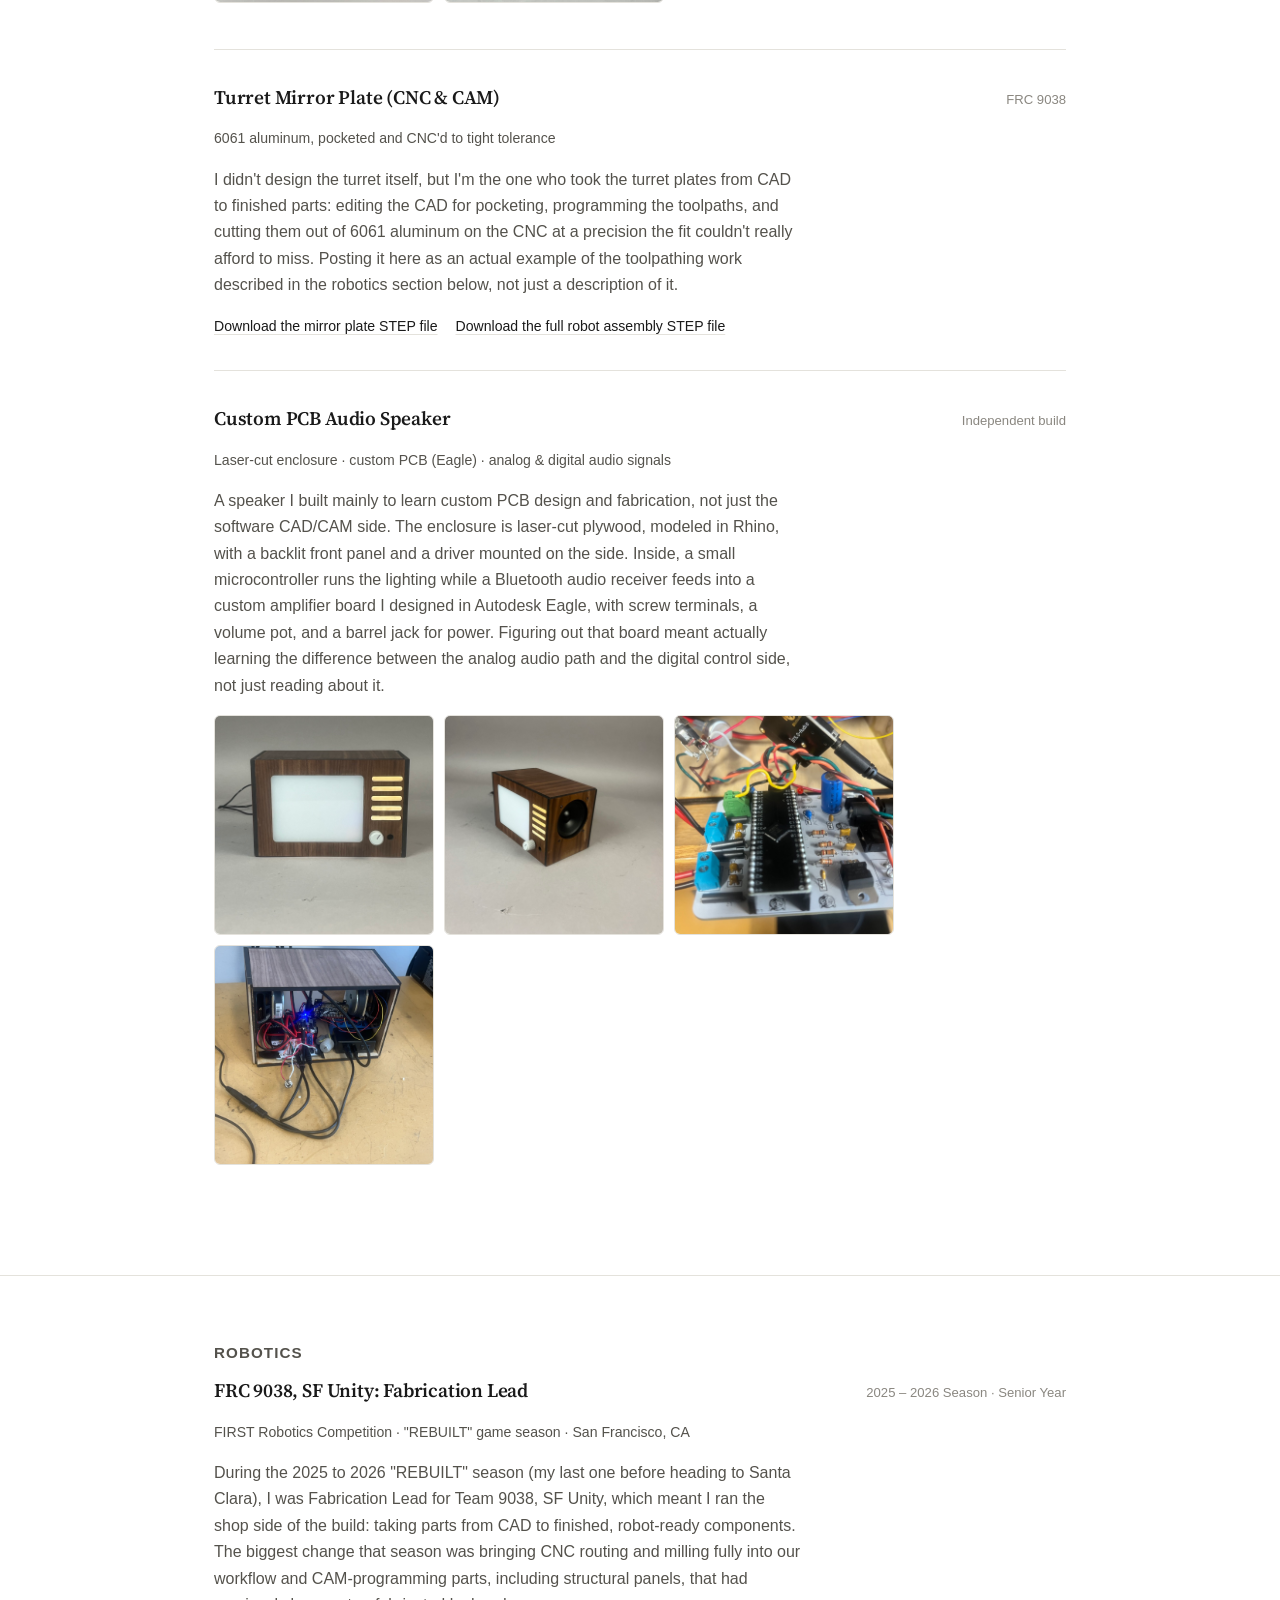
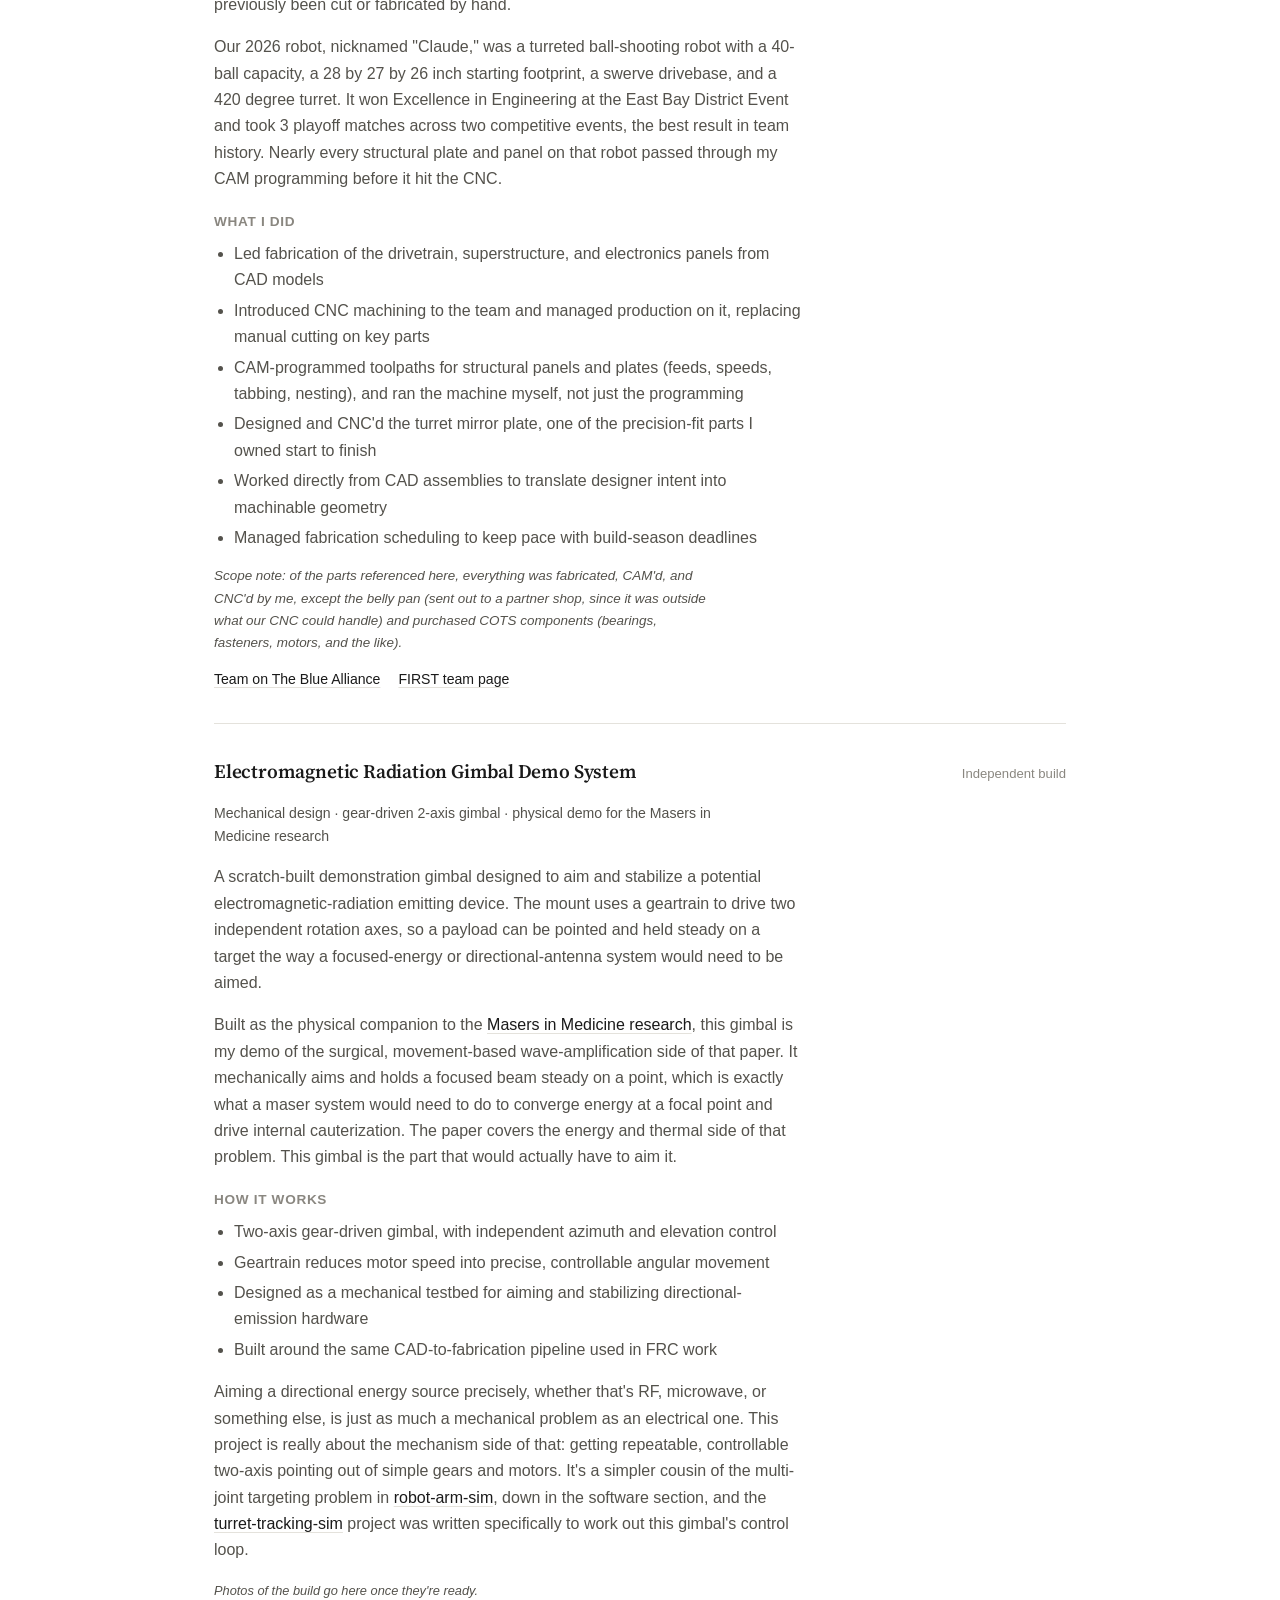
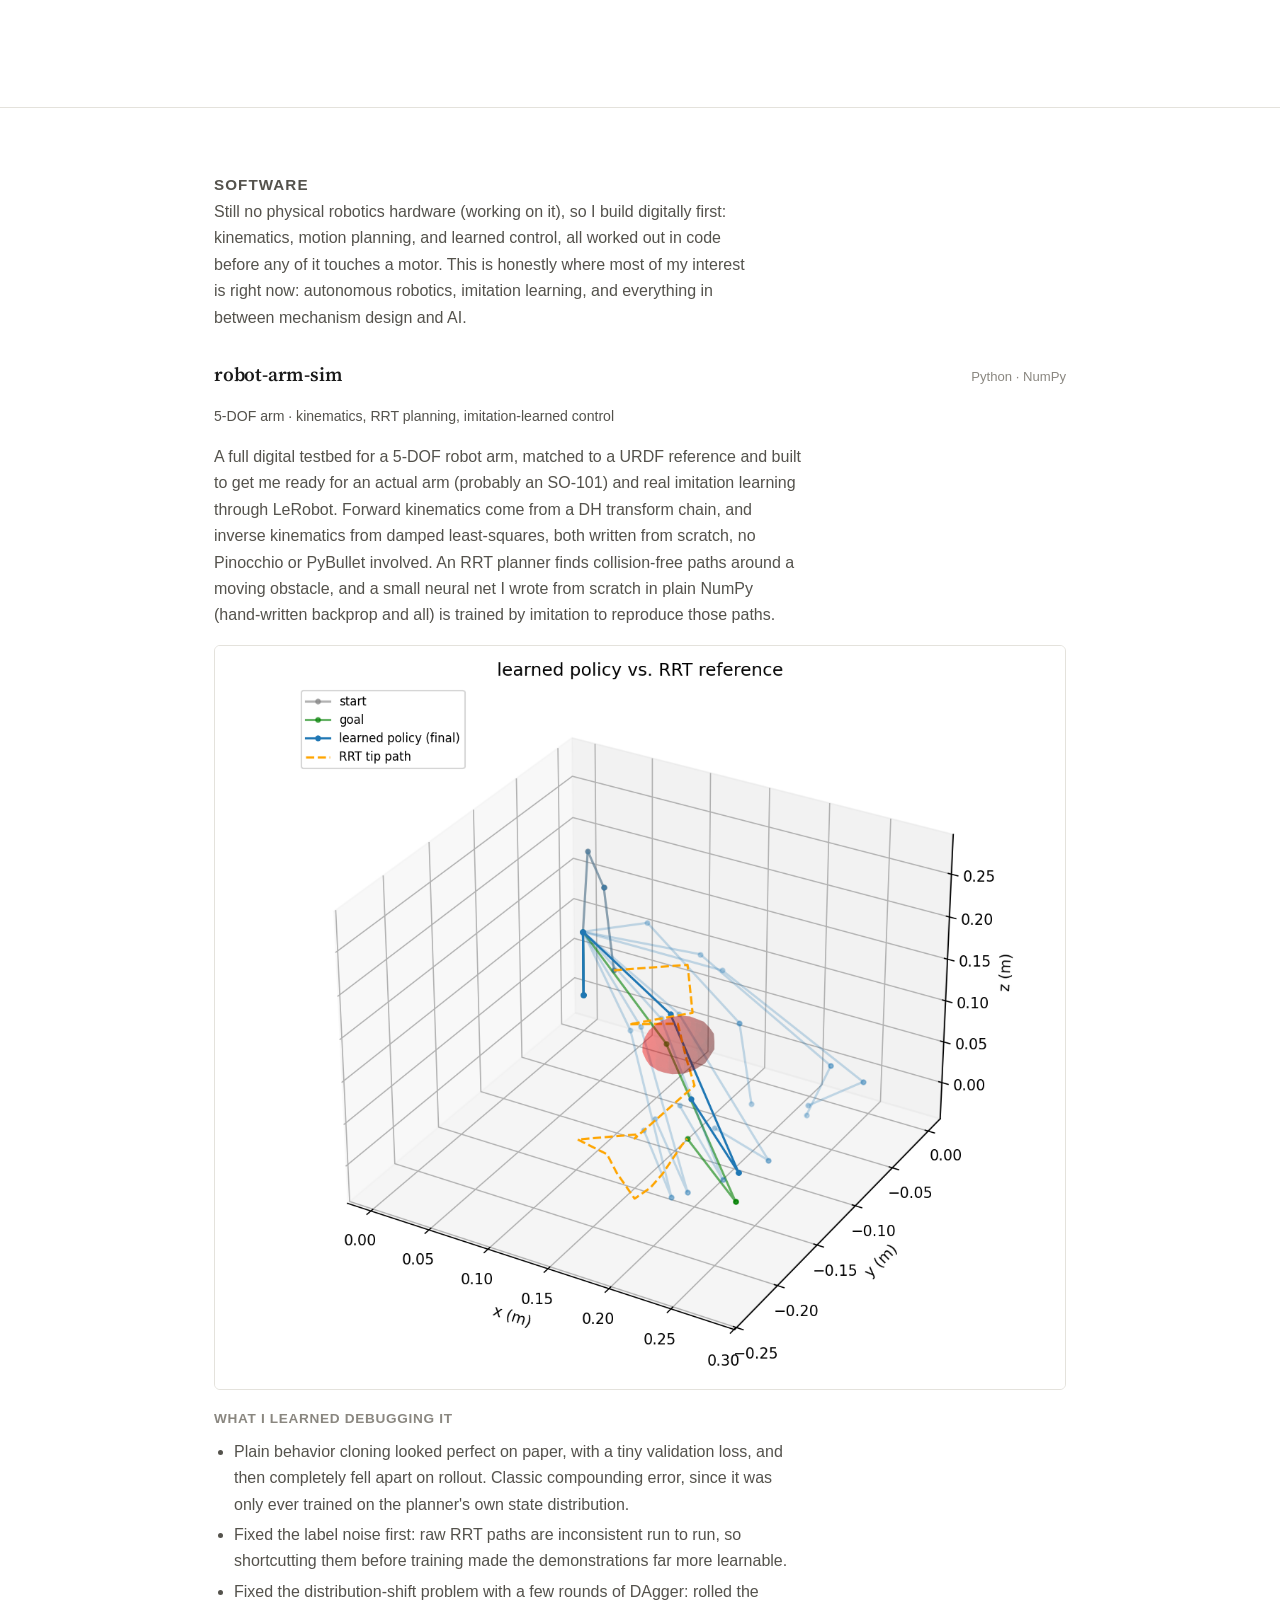
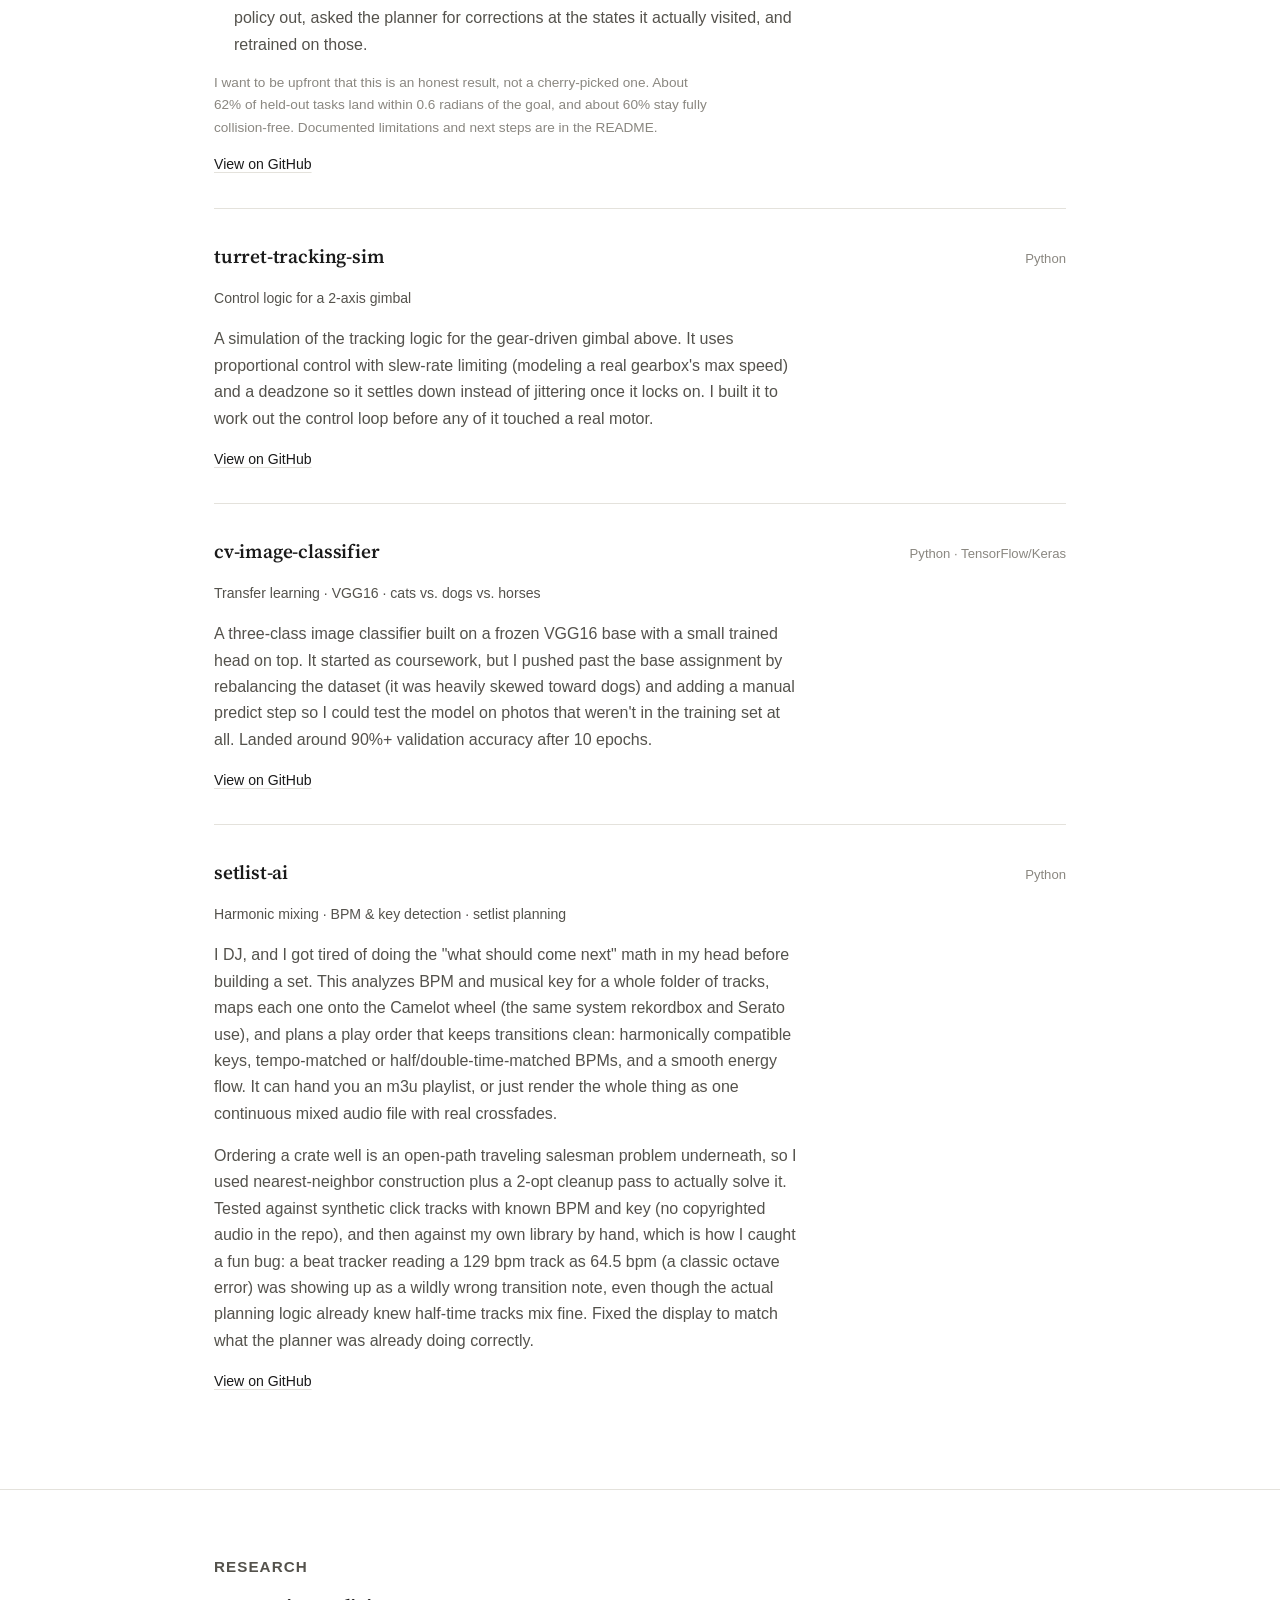
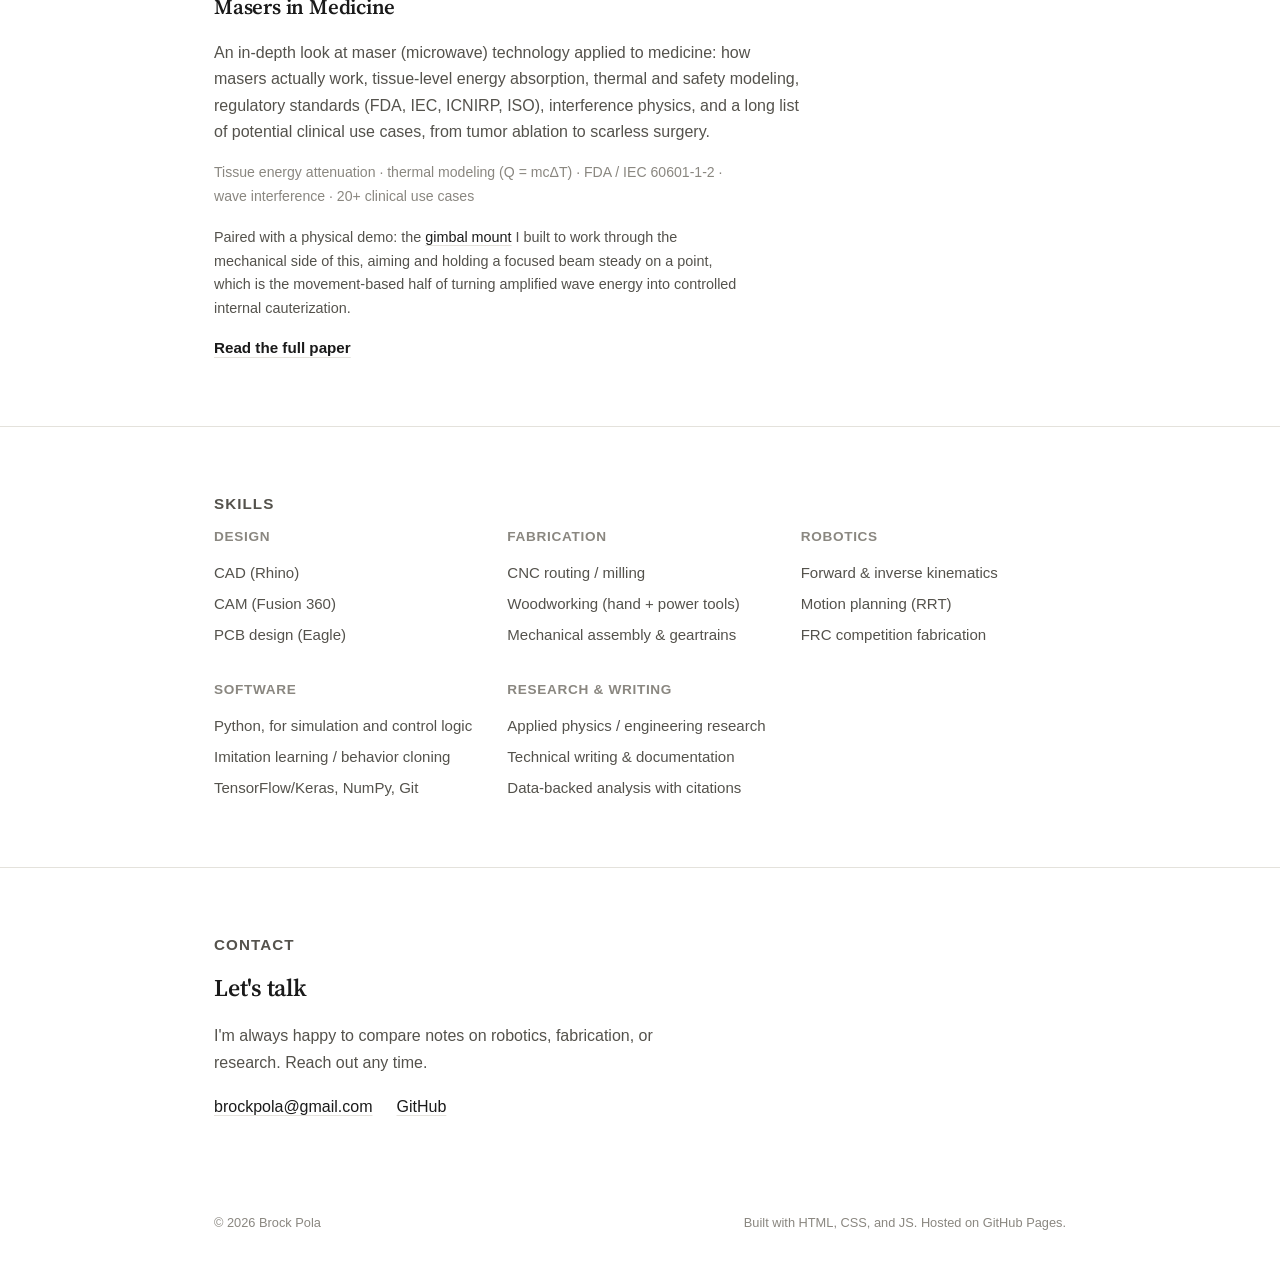
==== commit 17f8dfd5: "Clarify that I ran CNC production myself, not just the CAM programming" ====
--- a/index.html
+++ b/index.html
@@ -240,8 +240,8 @@
         <h4>What I did</h4>
         <ul>
           <li>Led fabrication of the drivetrain, superstructure, and electronics panels from CAD models</li>
-          <li>Introduced and ran CNC machining for the team, replacing manual cutting on key parts</li>
-          <li>CAM-programmed toolpaths for structural panels and plates (feeds, speeds, tabbing, nesting)</li>
+          <li>Introduced CNC machining to the team and managed production on it, replacing manual cutting on key parts</li>
+          <li>CAM-programmed toolpaths for structural panels and plates (feeds, speeds, tabbing, nesting), and ran the machine myself, not just the programming</li>
           <li>Designed and CNC'd the turret mirror plate, one of the precision-fit parts I owned start to finish</li>
           <li>Worked directly from CAD assemblies to translate designer intent into machinable geometry</li>
           <li>Managed fabrication scheduling to keep pace with build-season deadlines</li>
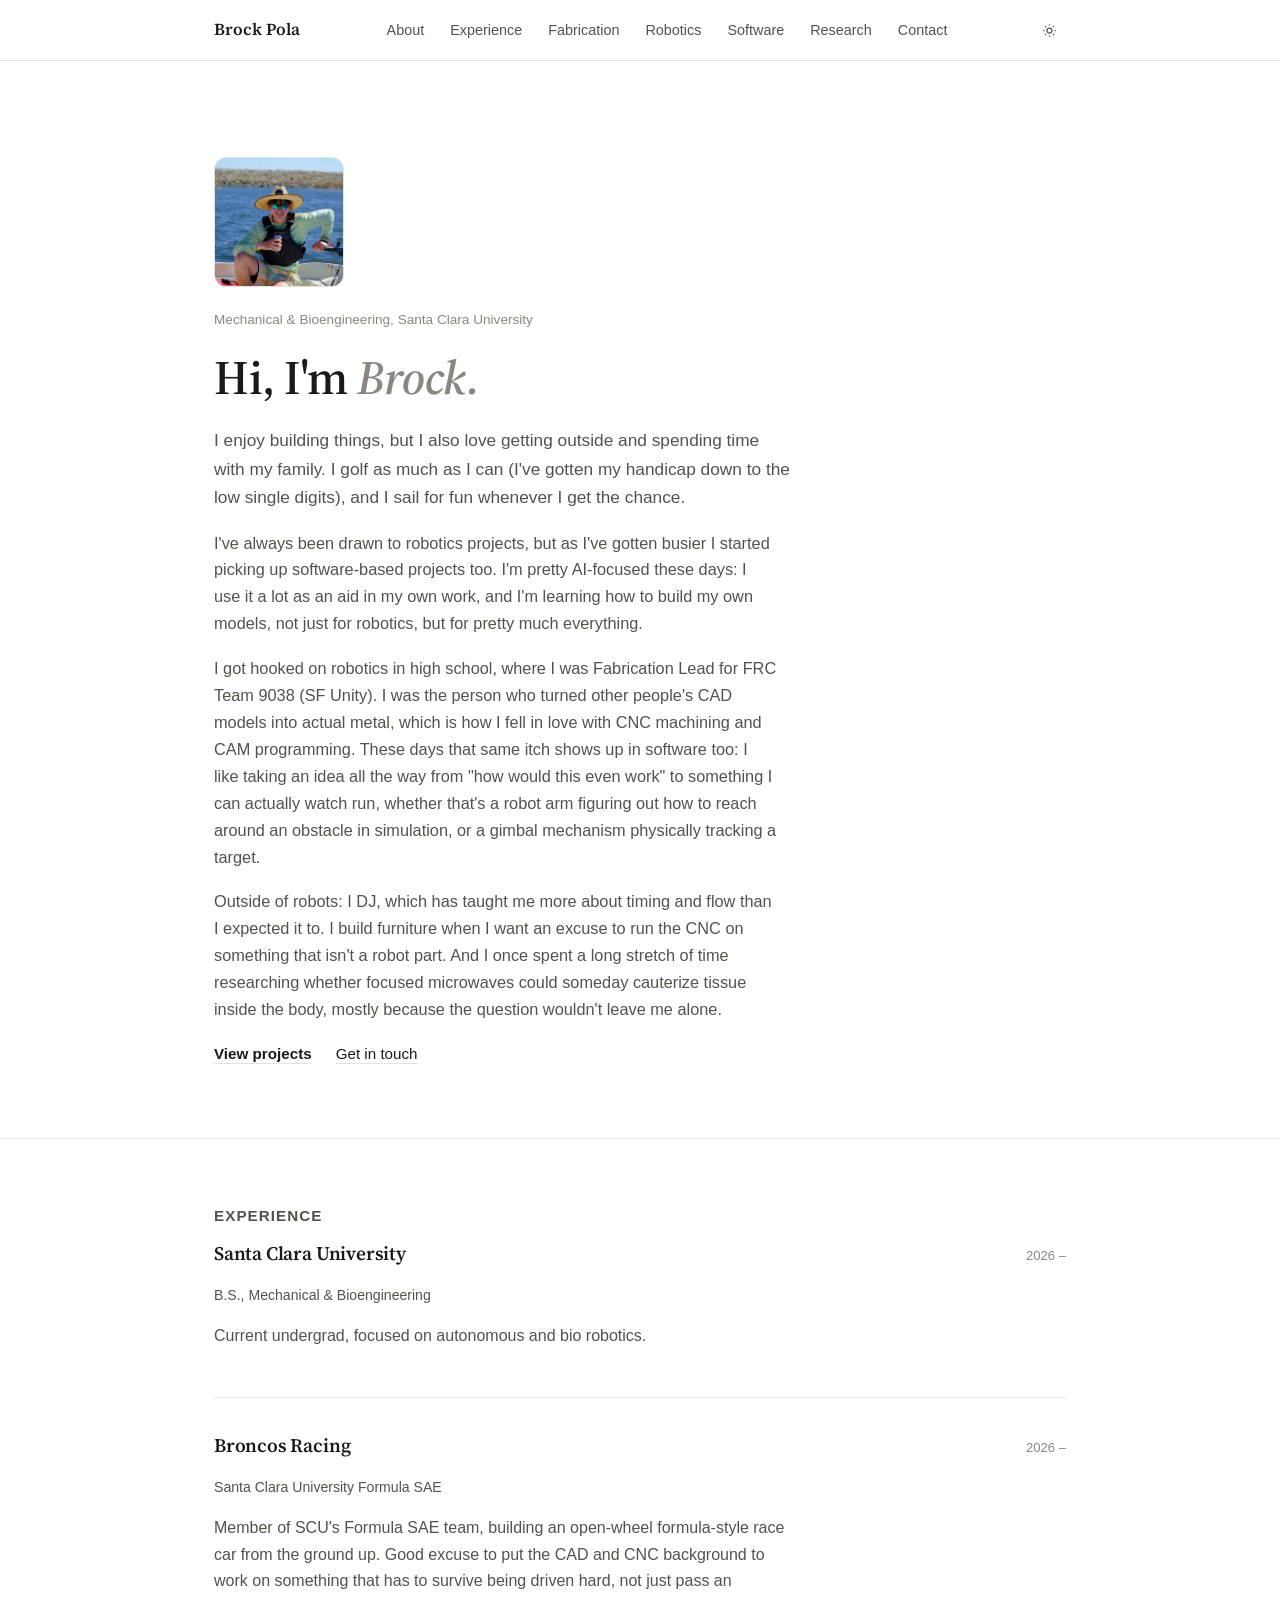
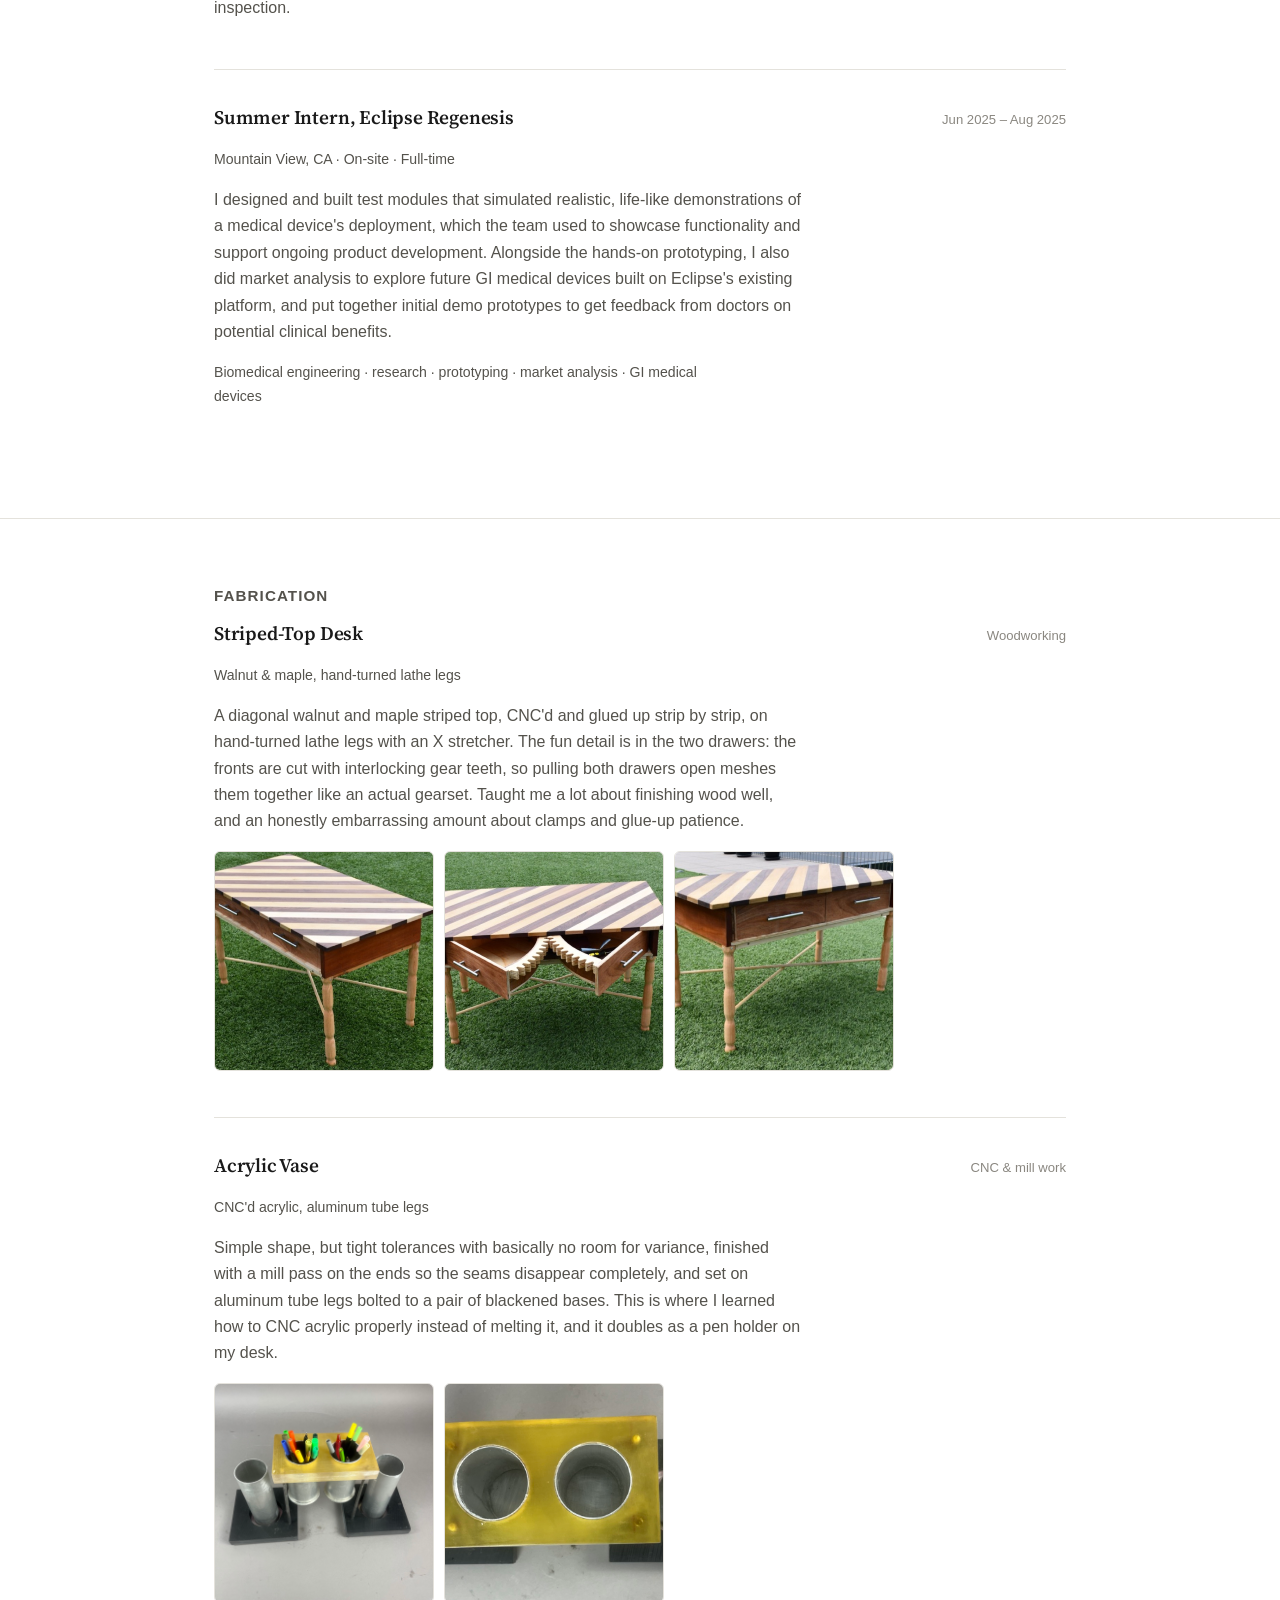
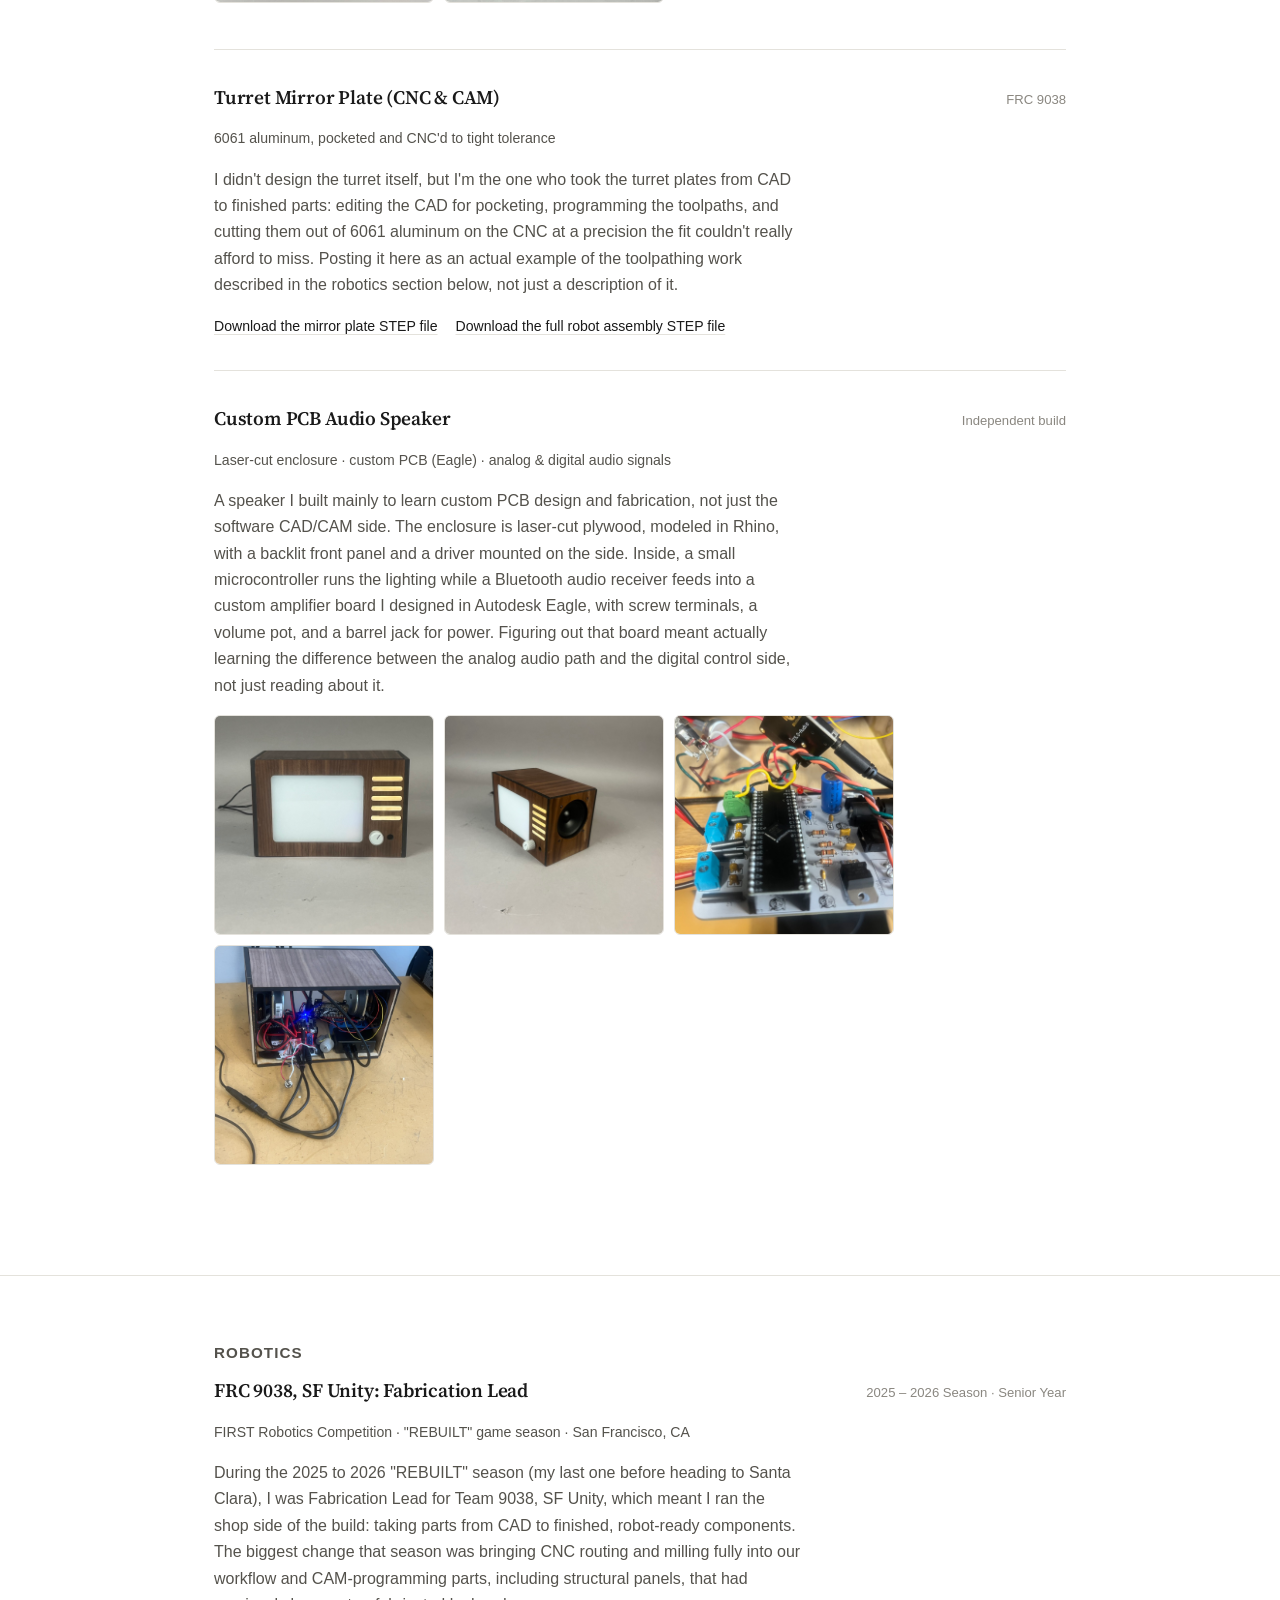
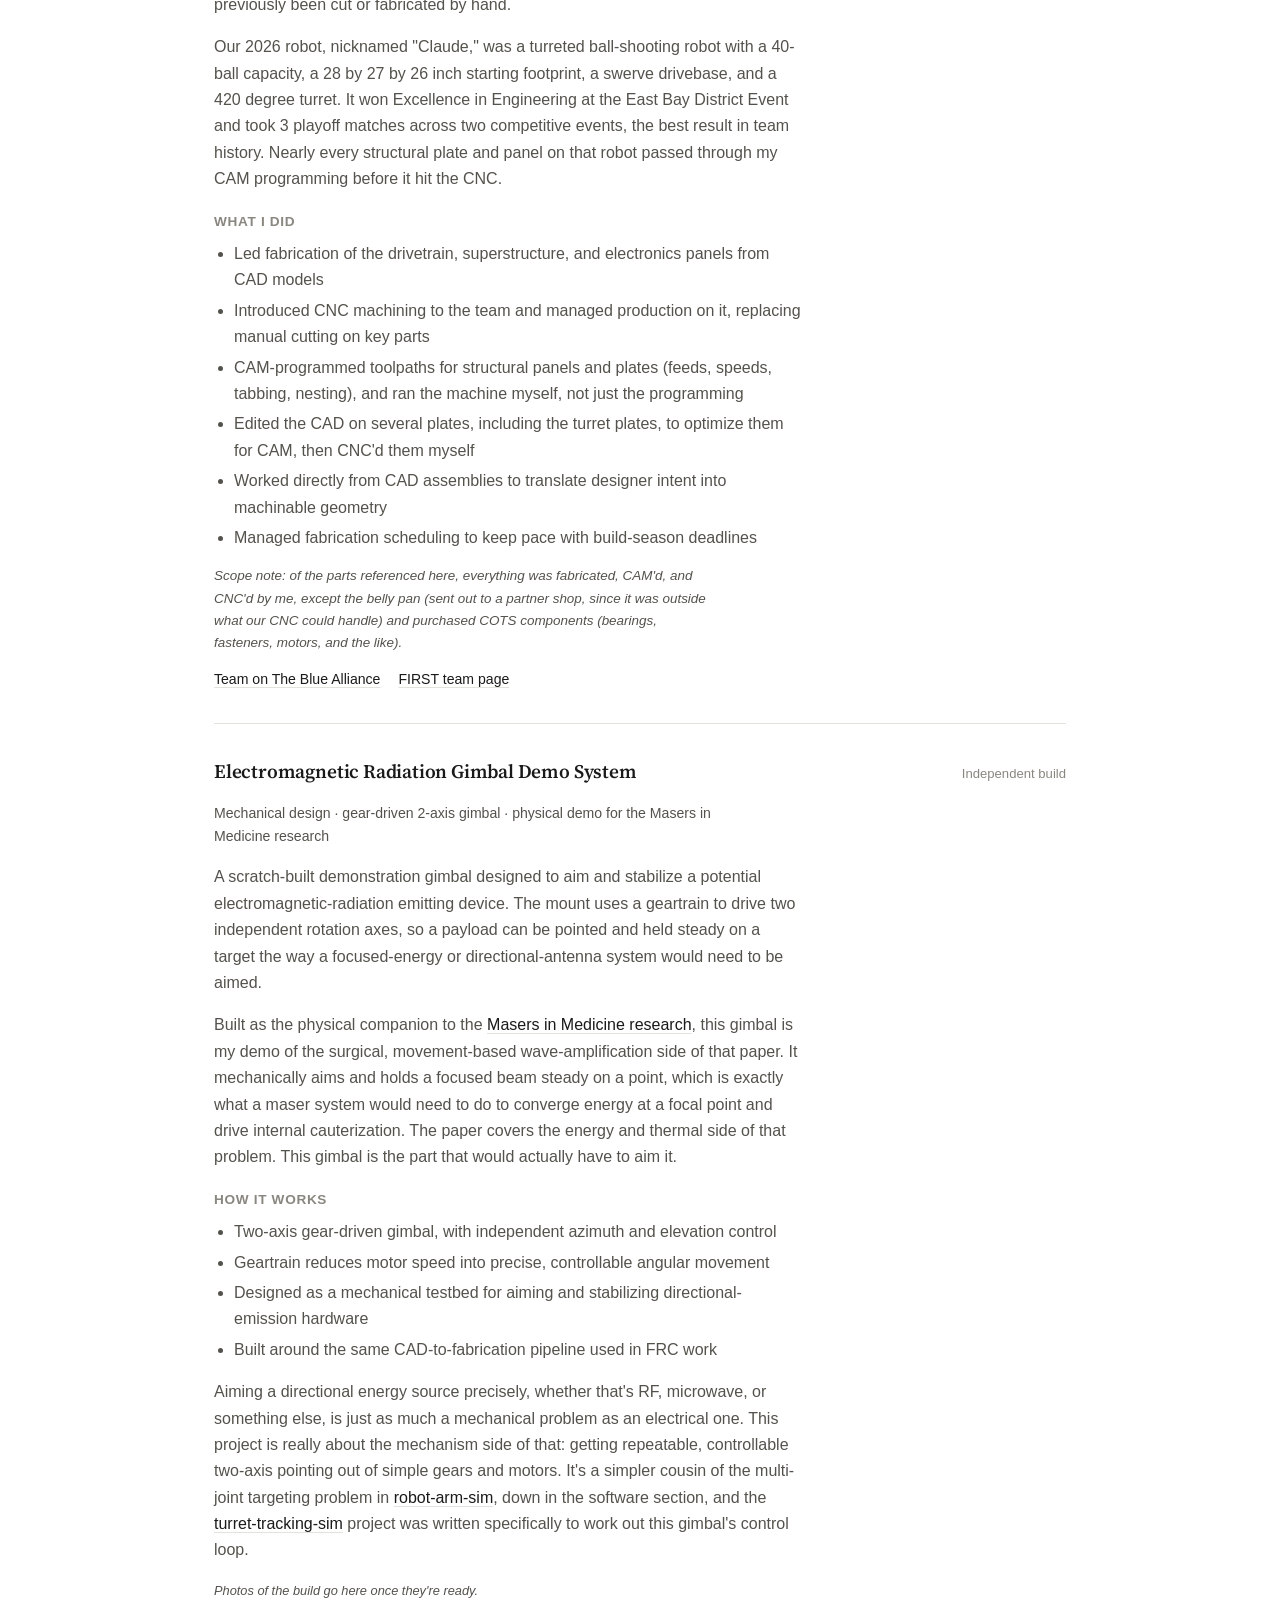
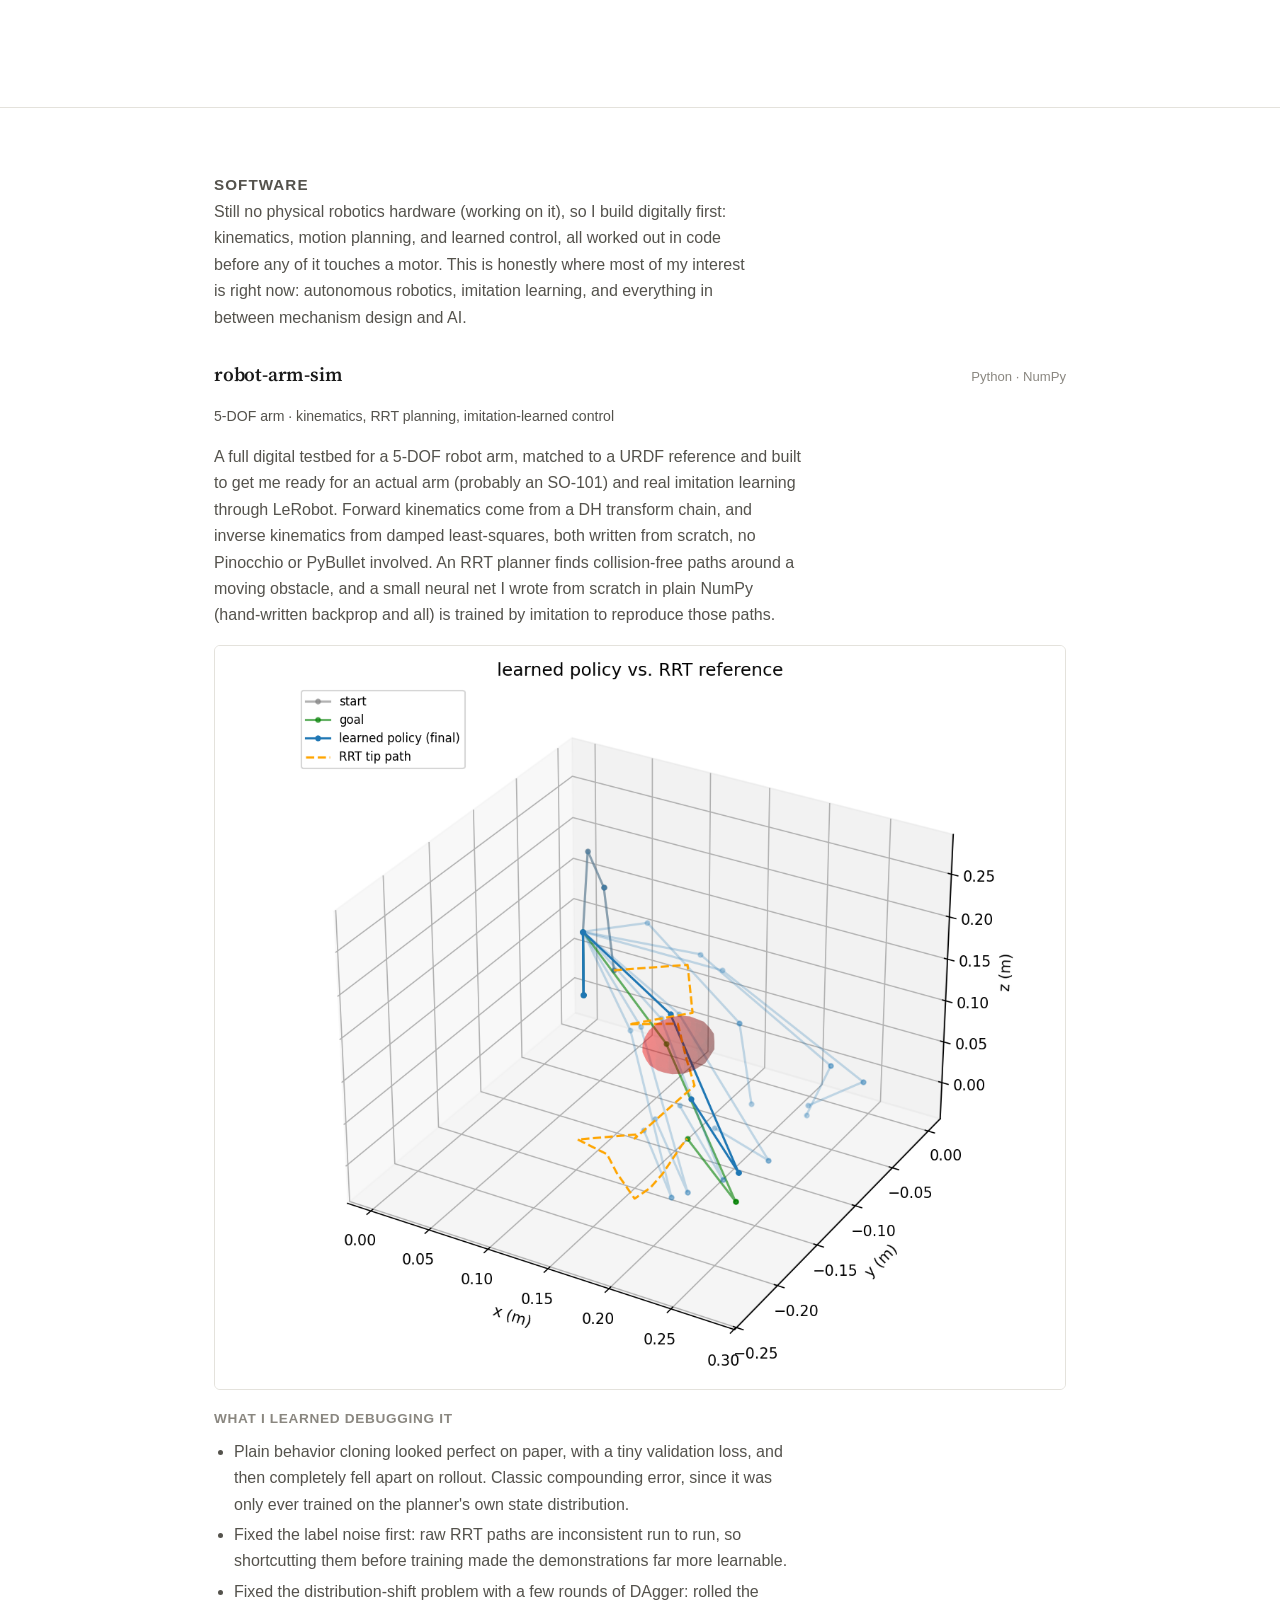
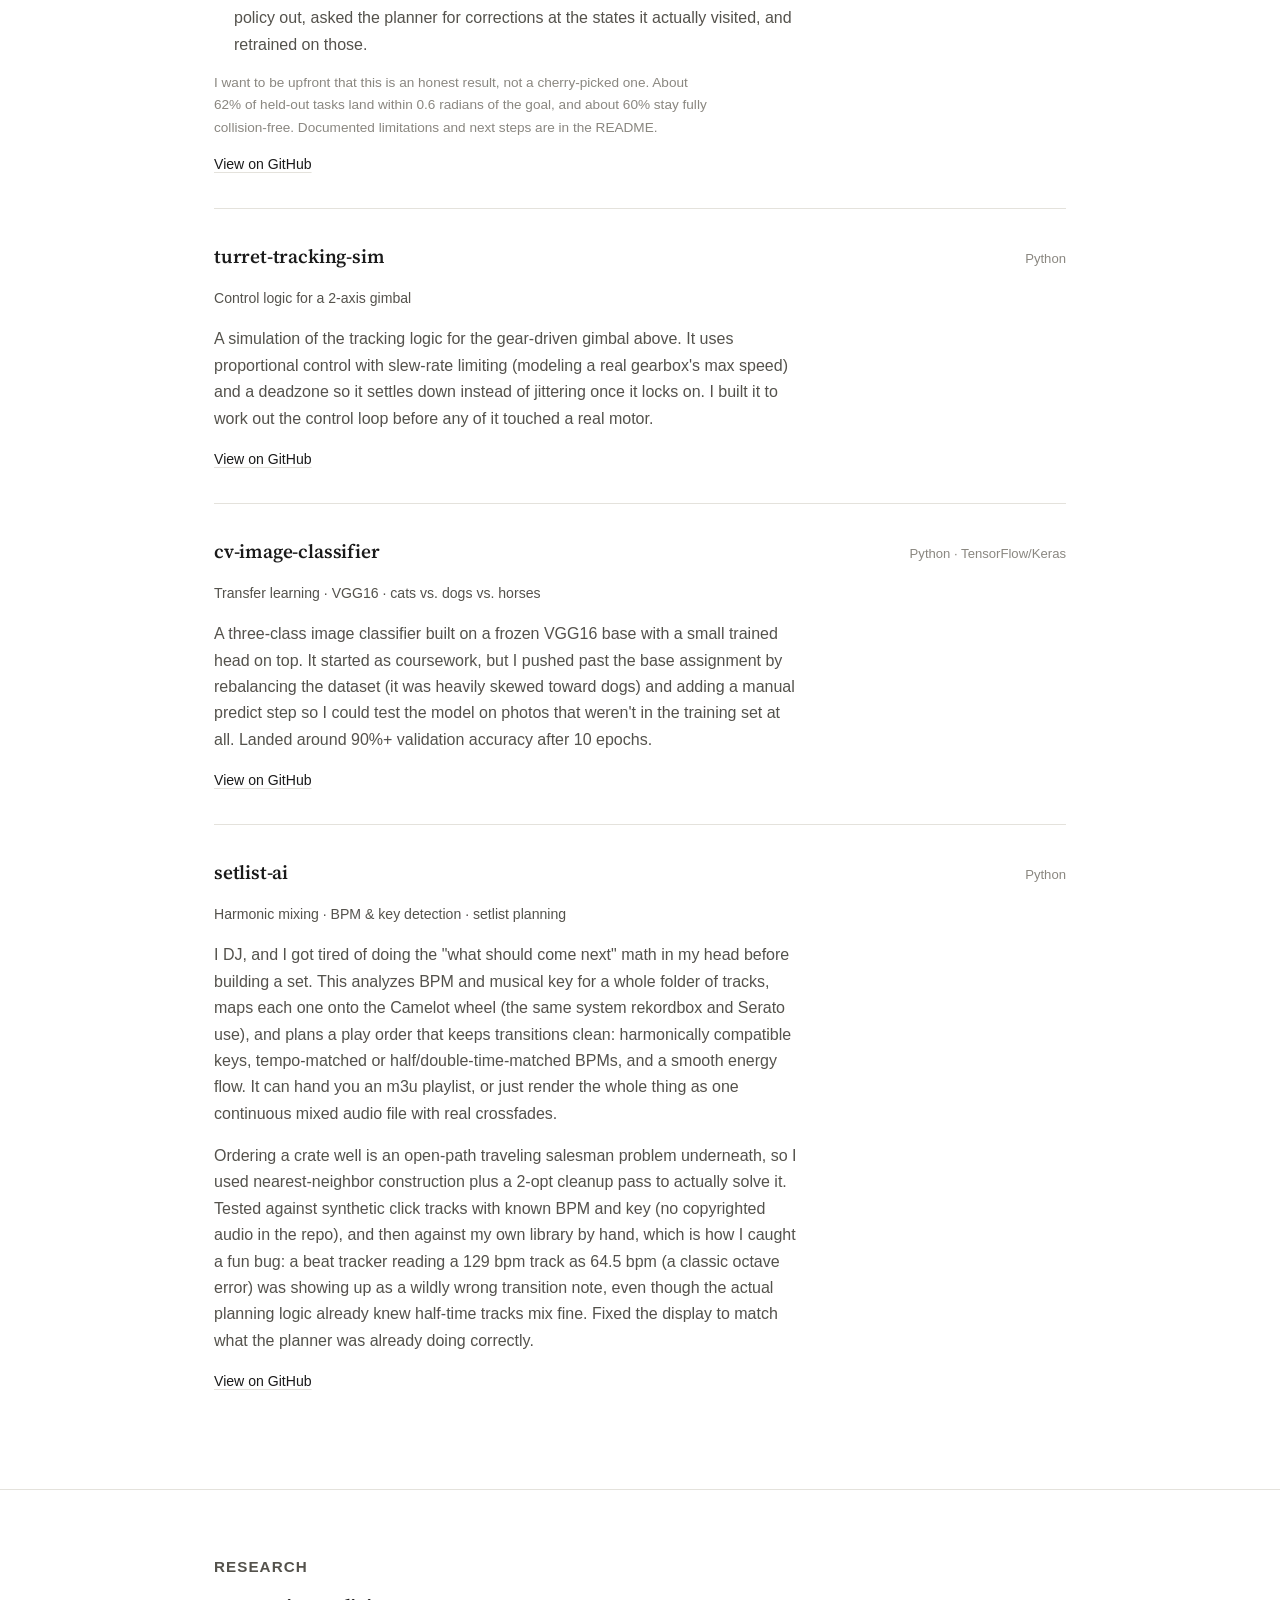
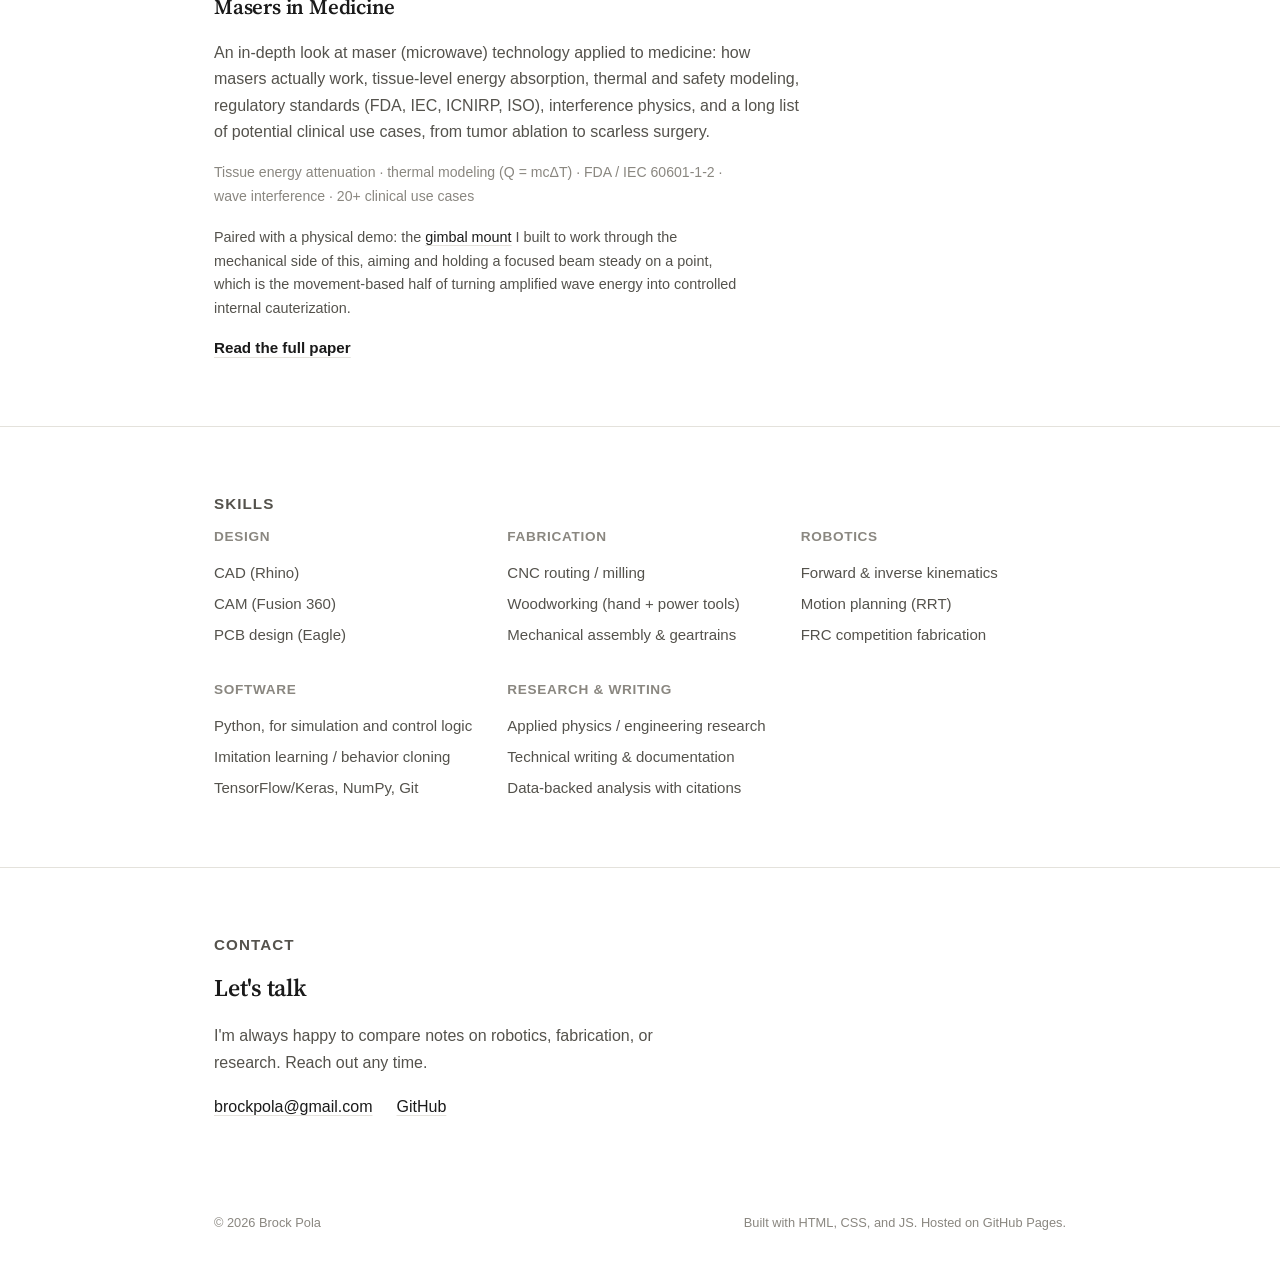
==== commit 1cd33f05: "Fix turret bullet to match: edited plate CAD for CAM, didn't design the turret" ====
--- a/index.html
+++ b/index.html
@@ -242,7 +242,7 @@
           <li>Led fabrication of the drivetrain, superstructure, and electronics panels from CAD models</li>
           <li>Introduced CNC machining to the team and managed production on it, replacing manual cutting on key parts</li>
           <li>CAM-programmed toolpaths for structural panels and plates (feeds, speeds, tabbing, nesting), and ran the machine myself, not just the programming</li>
-          <li>Designed and CNC'd the turret mirror plate, one of the precision-fit parts I owned start to finish</li>
+          <li>Edited the CAD on several plates, including the turret plates, to optimize them for CAM, then CNC'd them myself</li>
           <li>Worked directly from CAD assemblies to translate designer intent into machinable geometry</li>
           <li>Managed fabrication scheduling to keep pace with build-season deadlines</li>
         </ul>
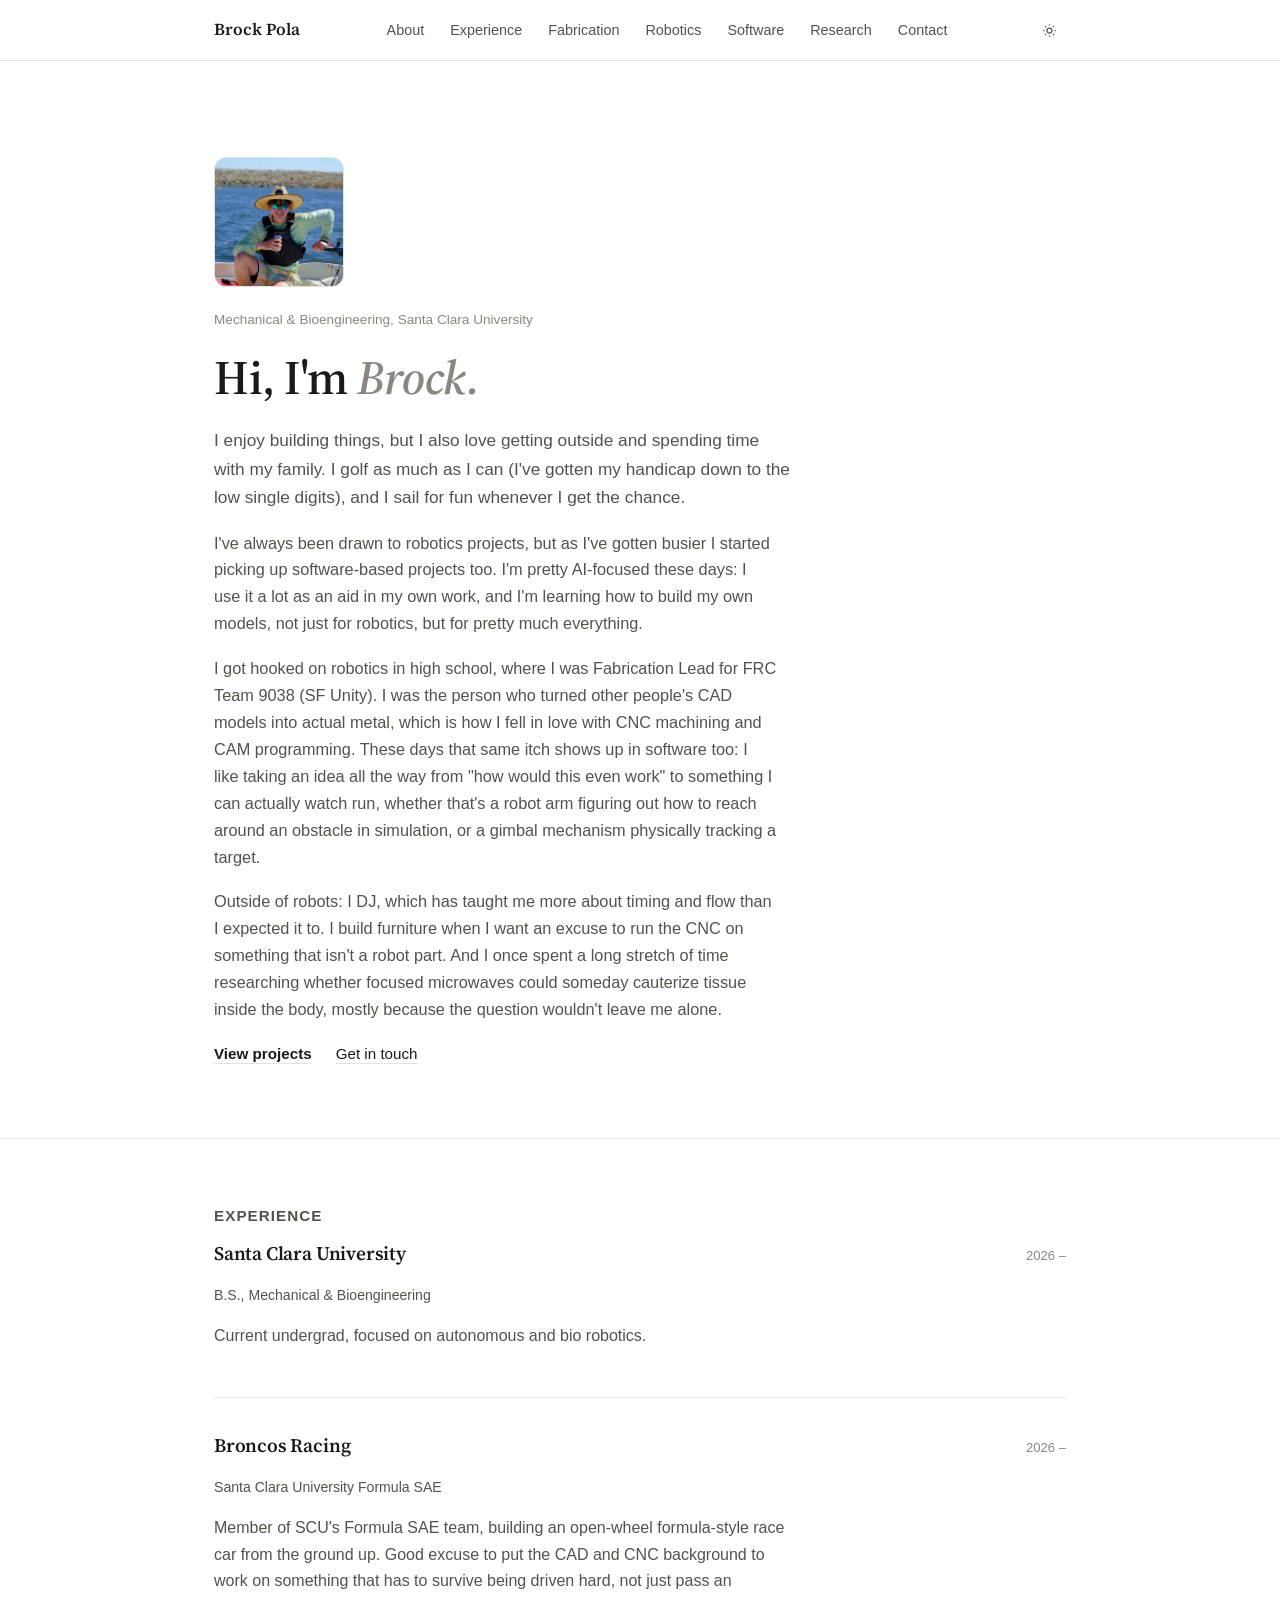
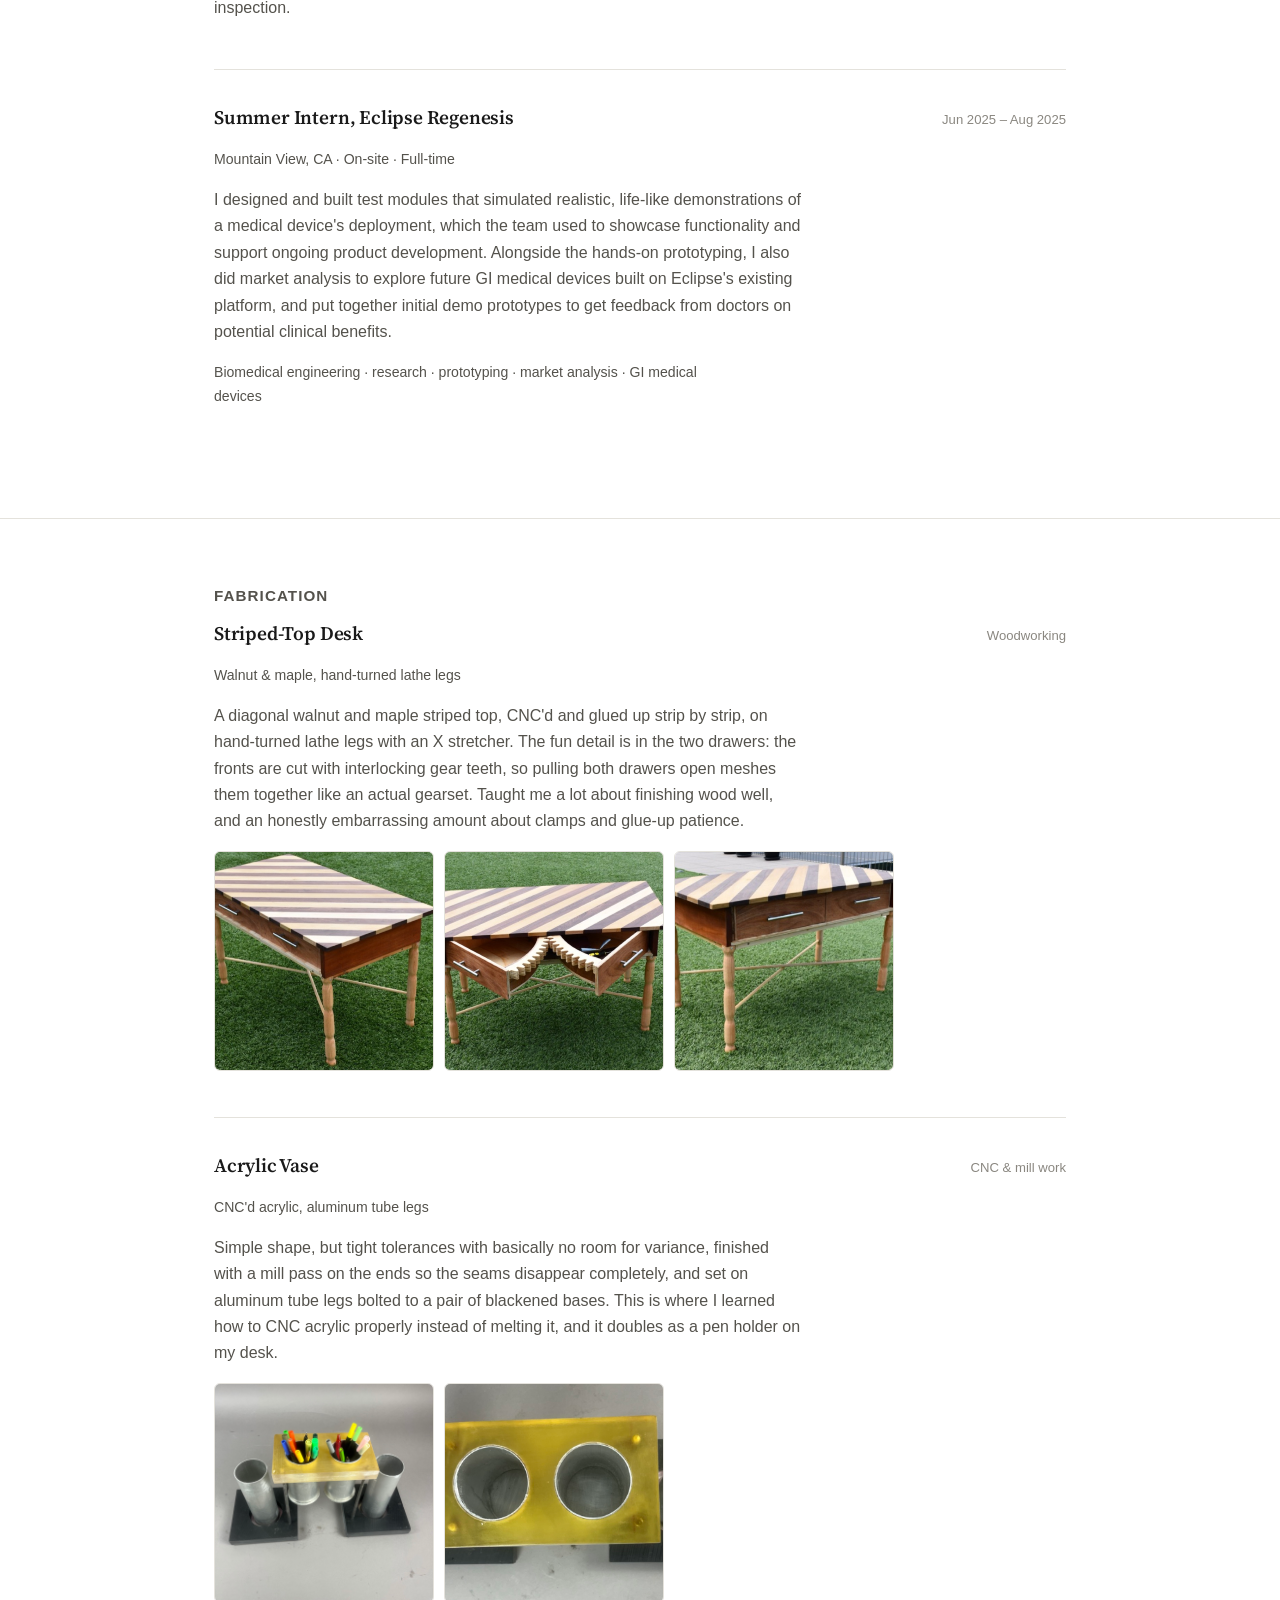
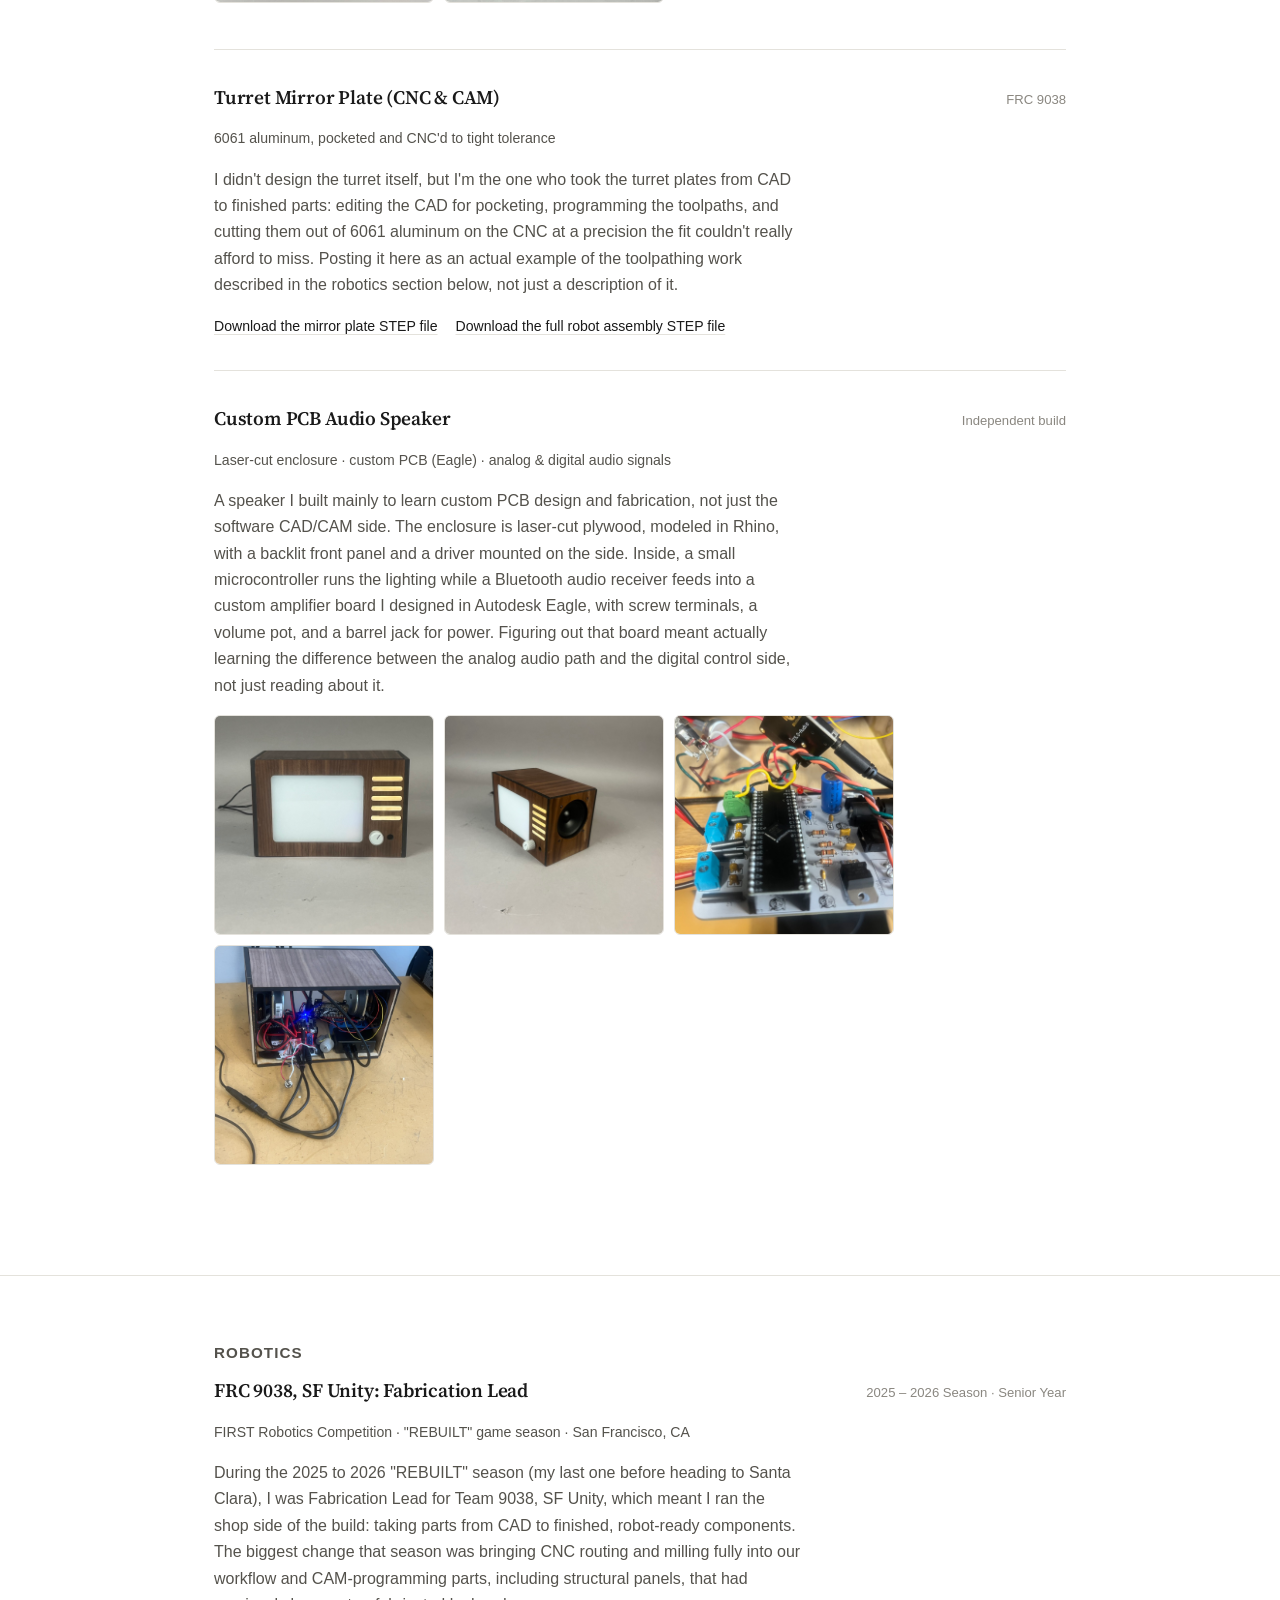
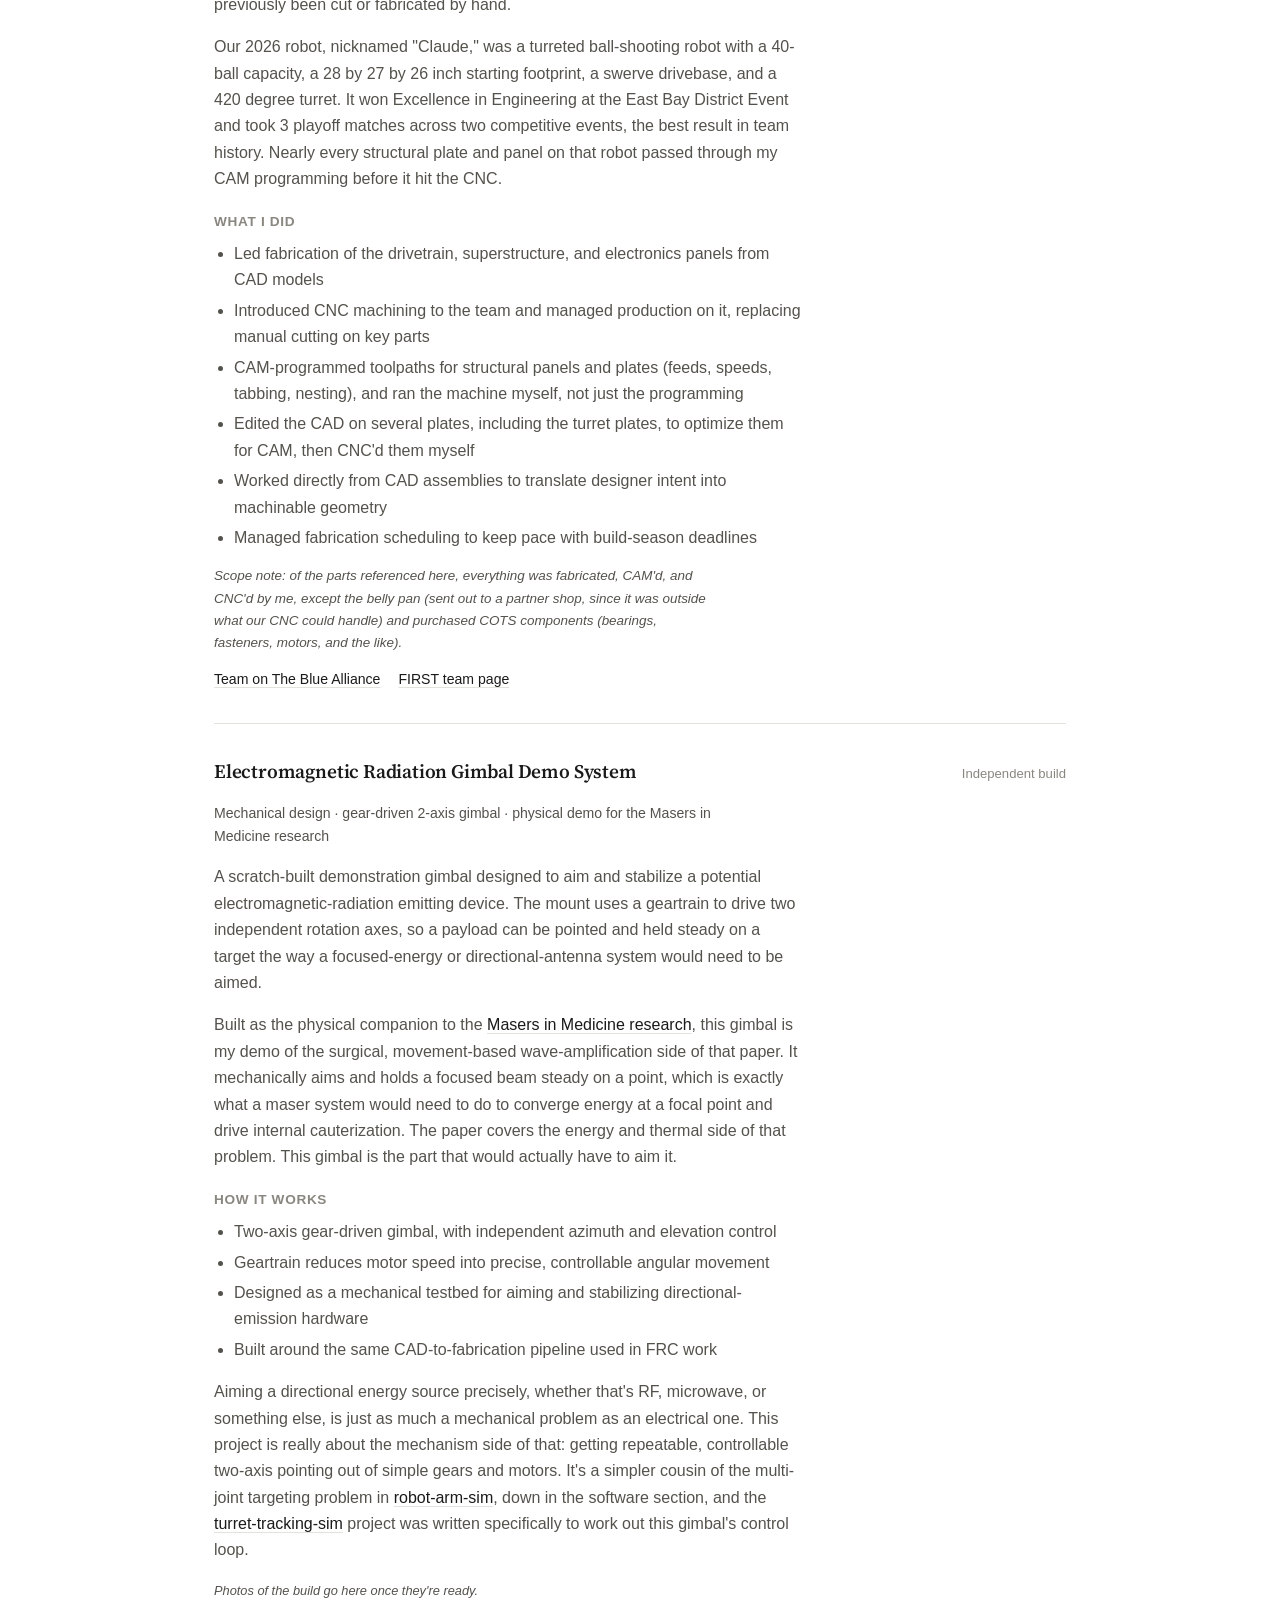
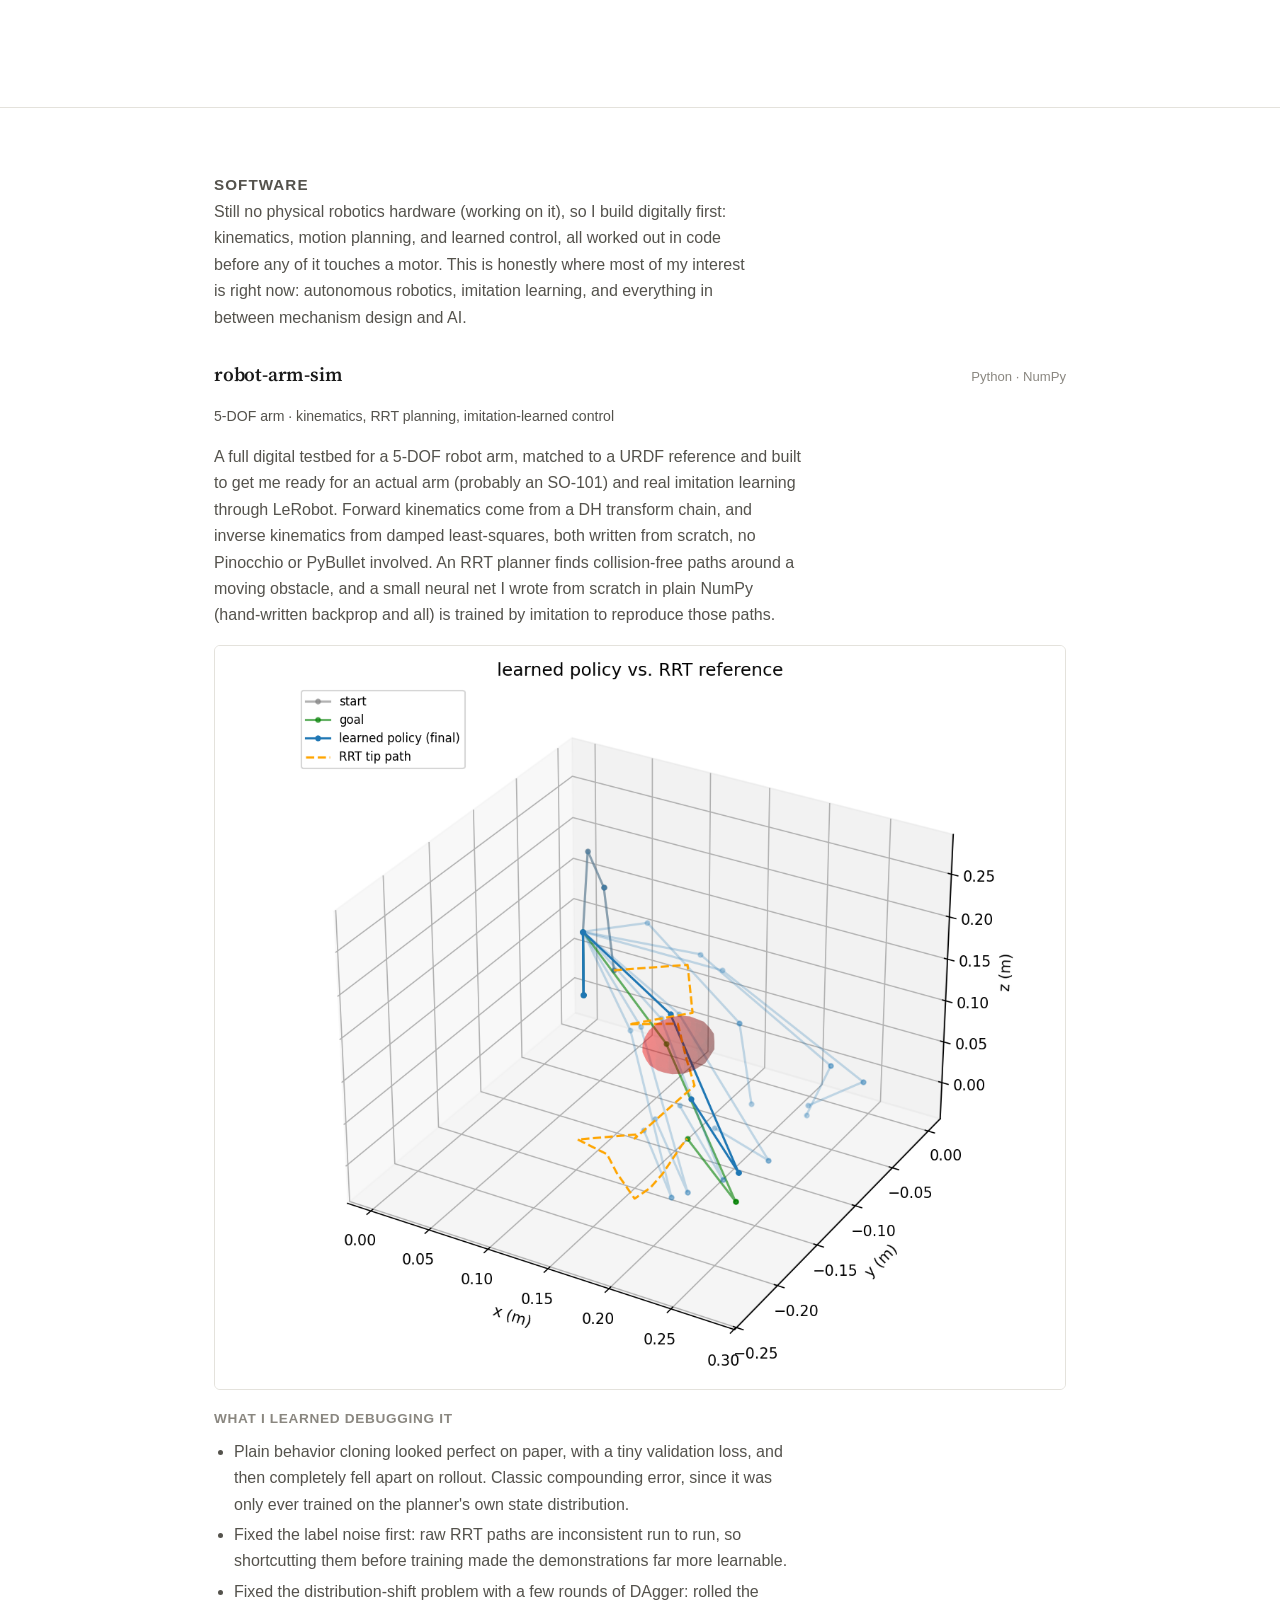
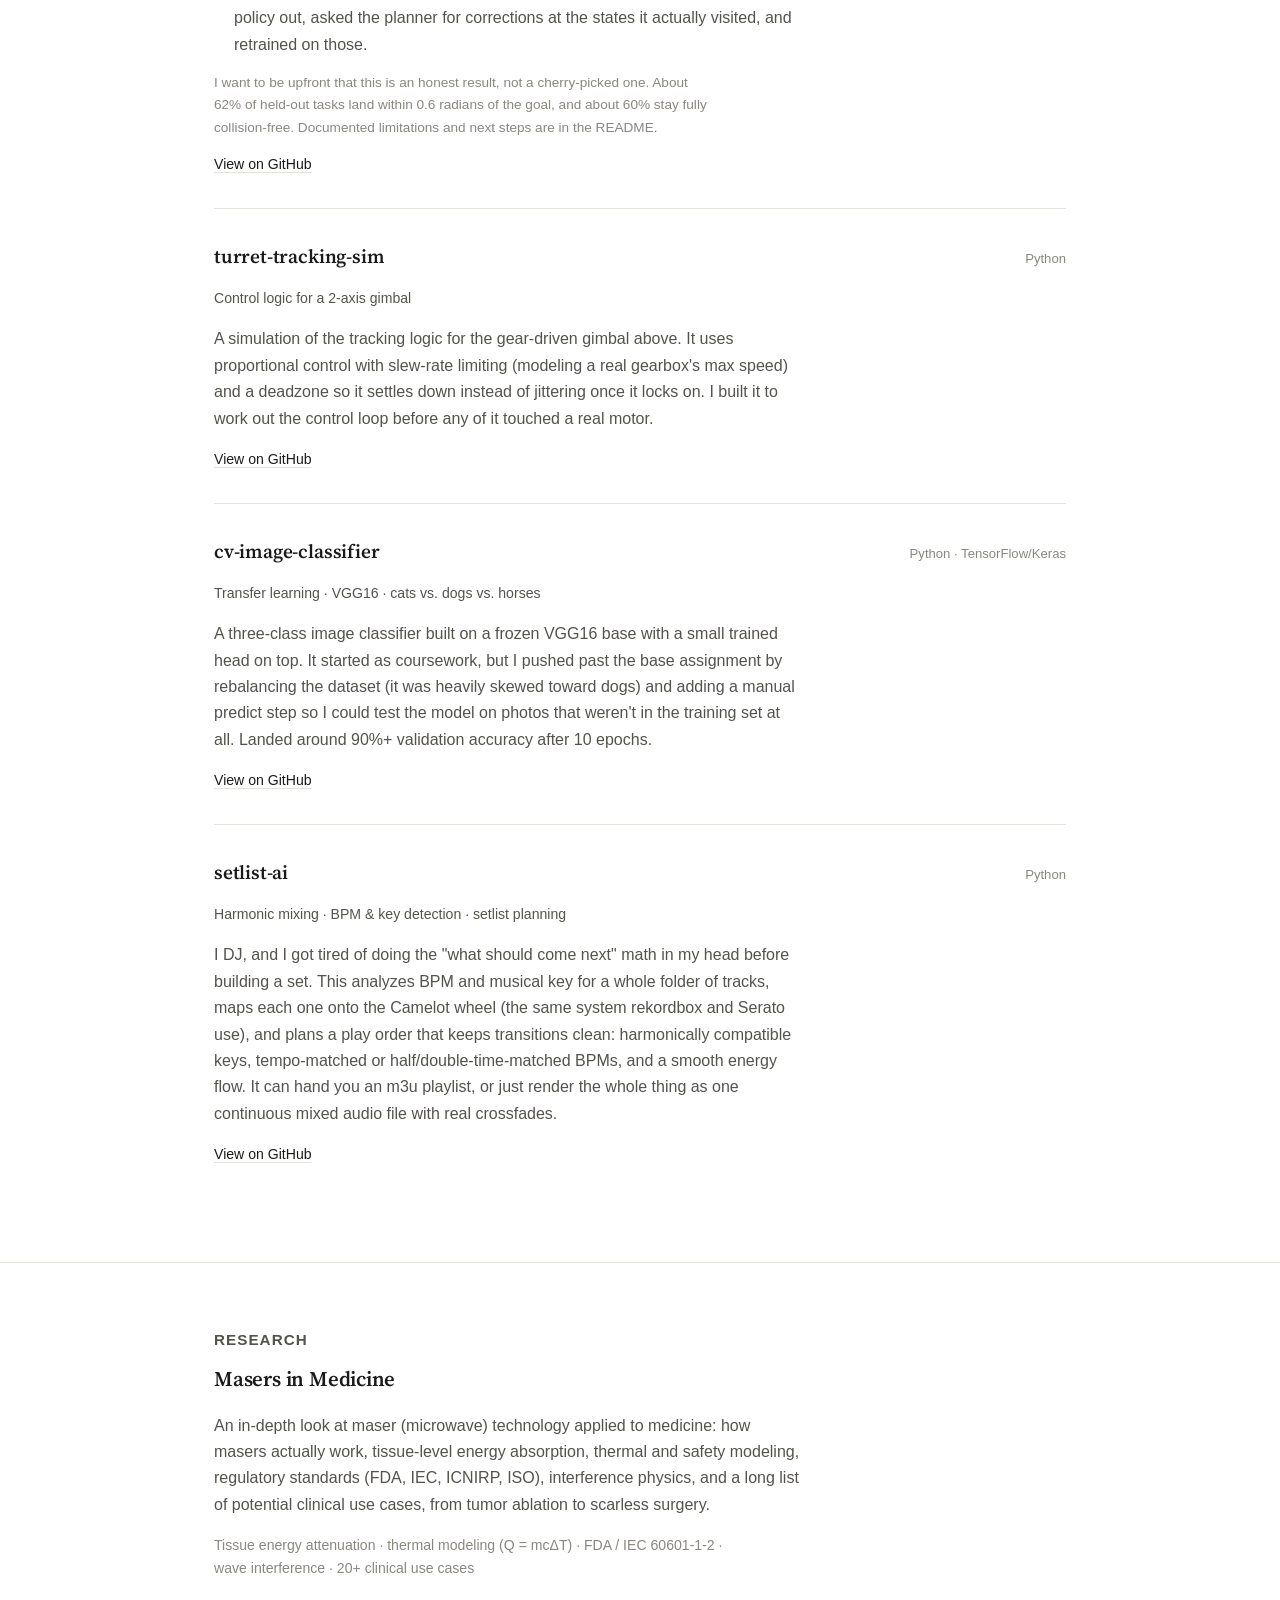
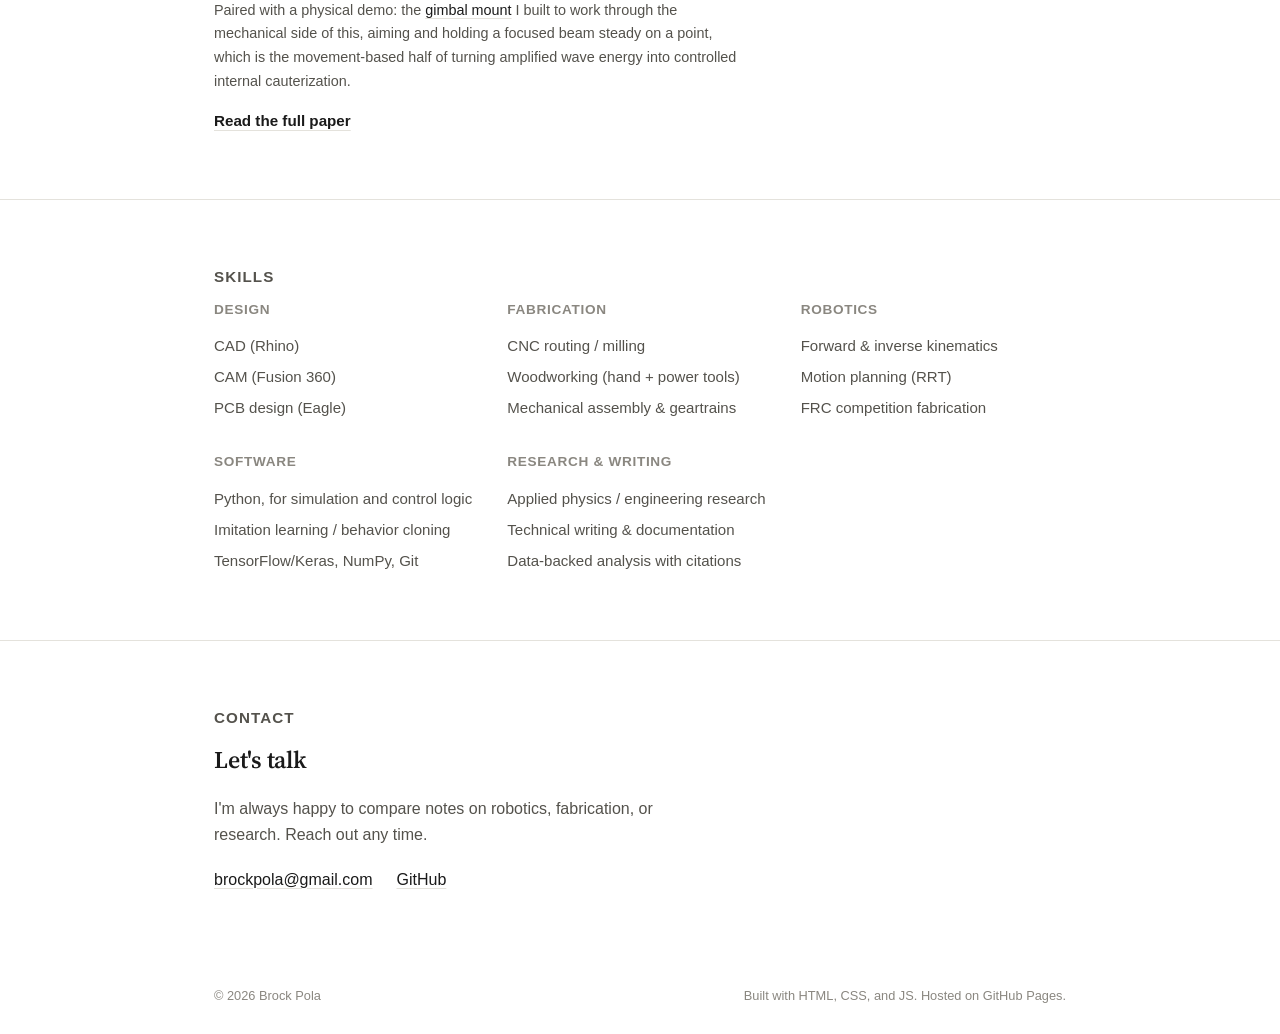
==== commit 682744e6: "Trim setlist-ai writeup, remove the TSP/bug-story paragraph" ====
--- a/index.html
+++ b/index.html
@@ -395,16 +395,6 @@
           playlist, or just render the whole thing as one continuous mixed audio file with
           real crossfades.
         </p>
-        <p>
-          Ordering a crate well is an open-path traveling salesman problem underneath, so I used
-          nearest-neighbor construction plus a 2-opt cleanup pass to actually solve it. Tested
-          against synthetic click tracks with known BPM and key (no copyrighted audio in the
-          repo), and then against my own library by hand, which is how I caught a fun bug: a
-          beat tracker reading a 129 bpm track as 64.5 bpm (a classic octave error) was showing
-          up as a wildly wrong transition note, even though the actual planning logic already
-          knew half-time tracks mix fine. Fixed the display to match what the planner was
-          already doing correctly.
-        </p>
         <div class="entry-links">
           <a href="https://github.com/borthalmue/setlist-ai" target="_blank" rel="noopener">View on GitHub</a>
         </div>
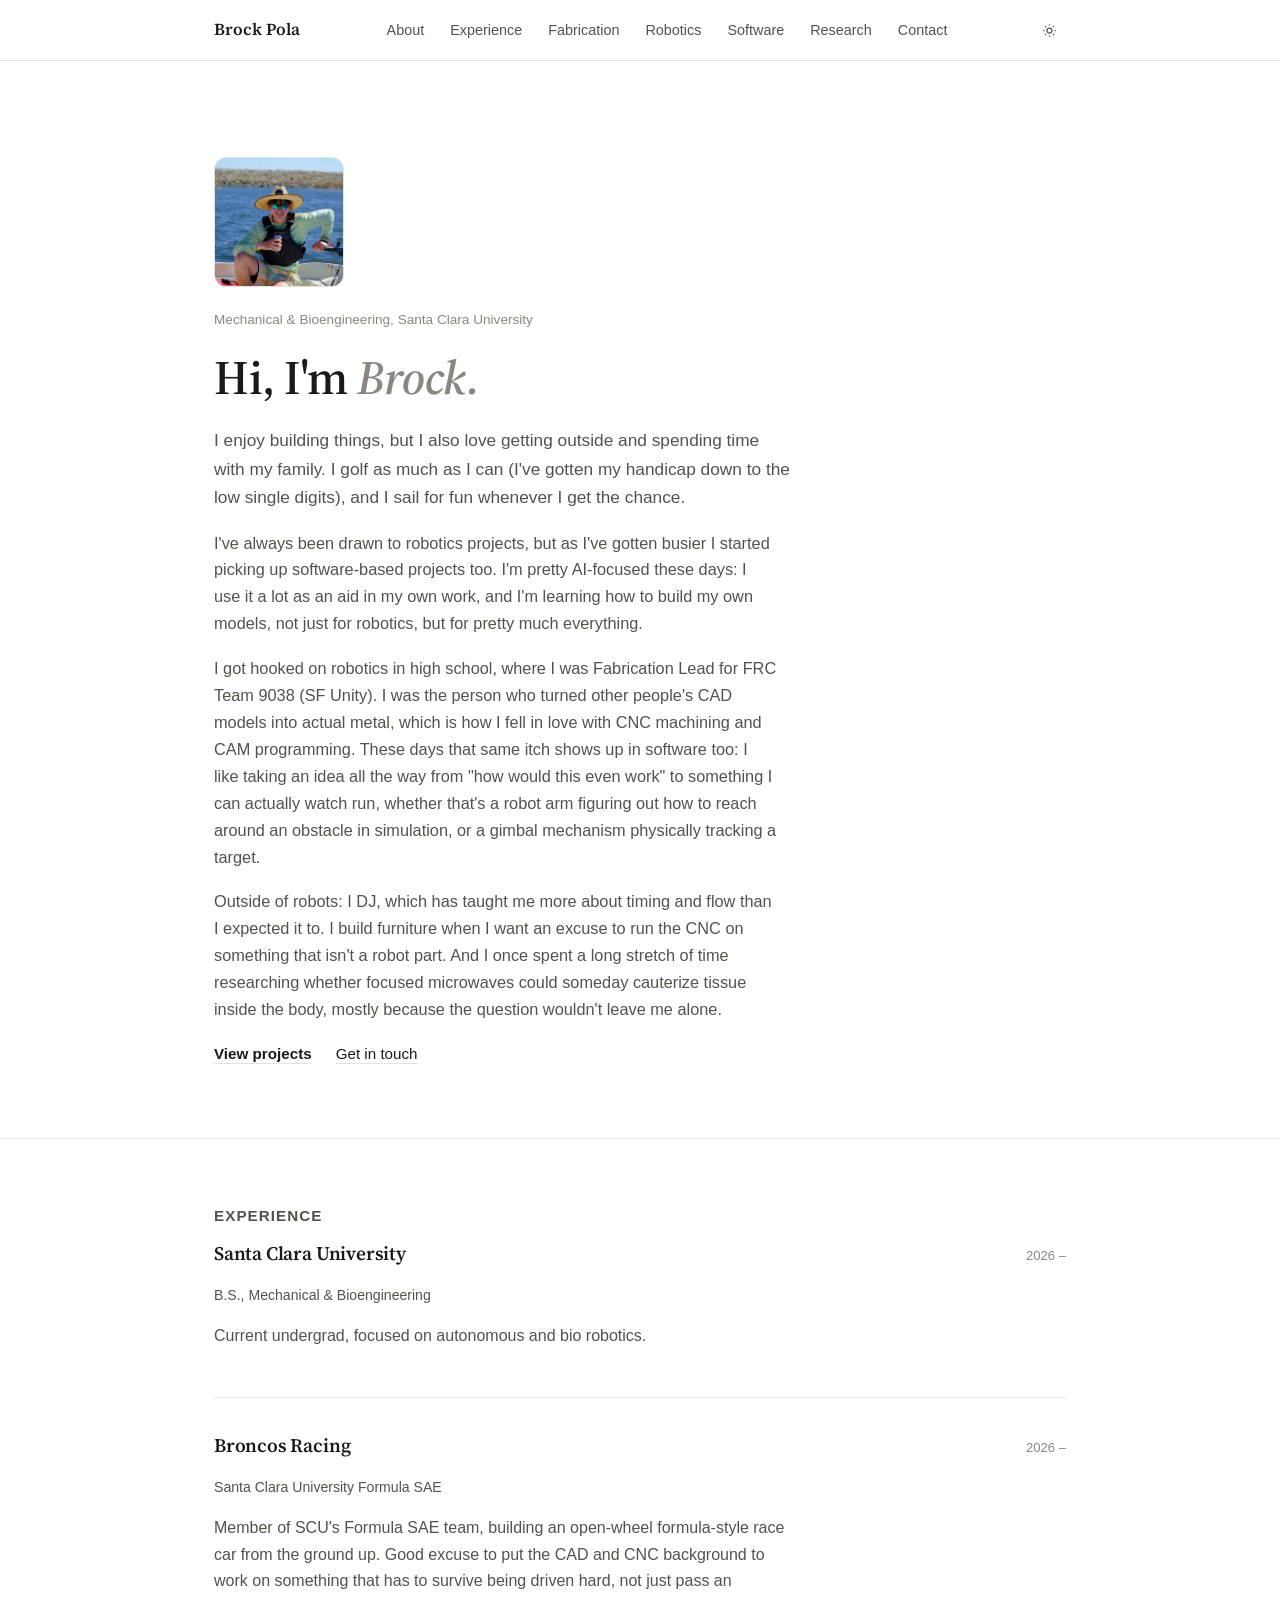
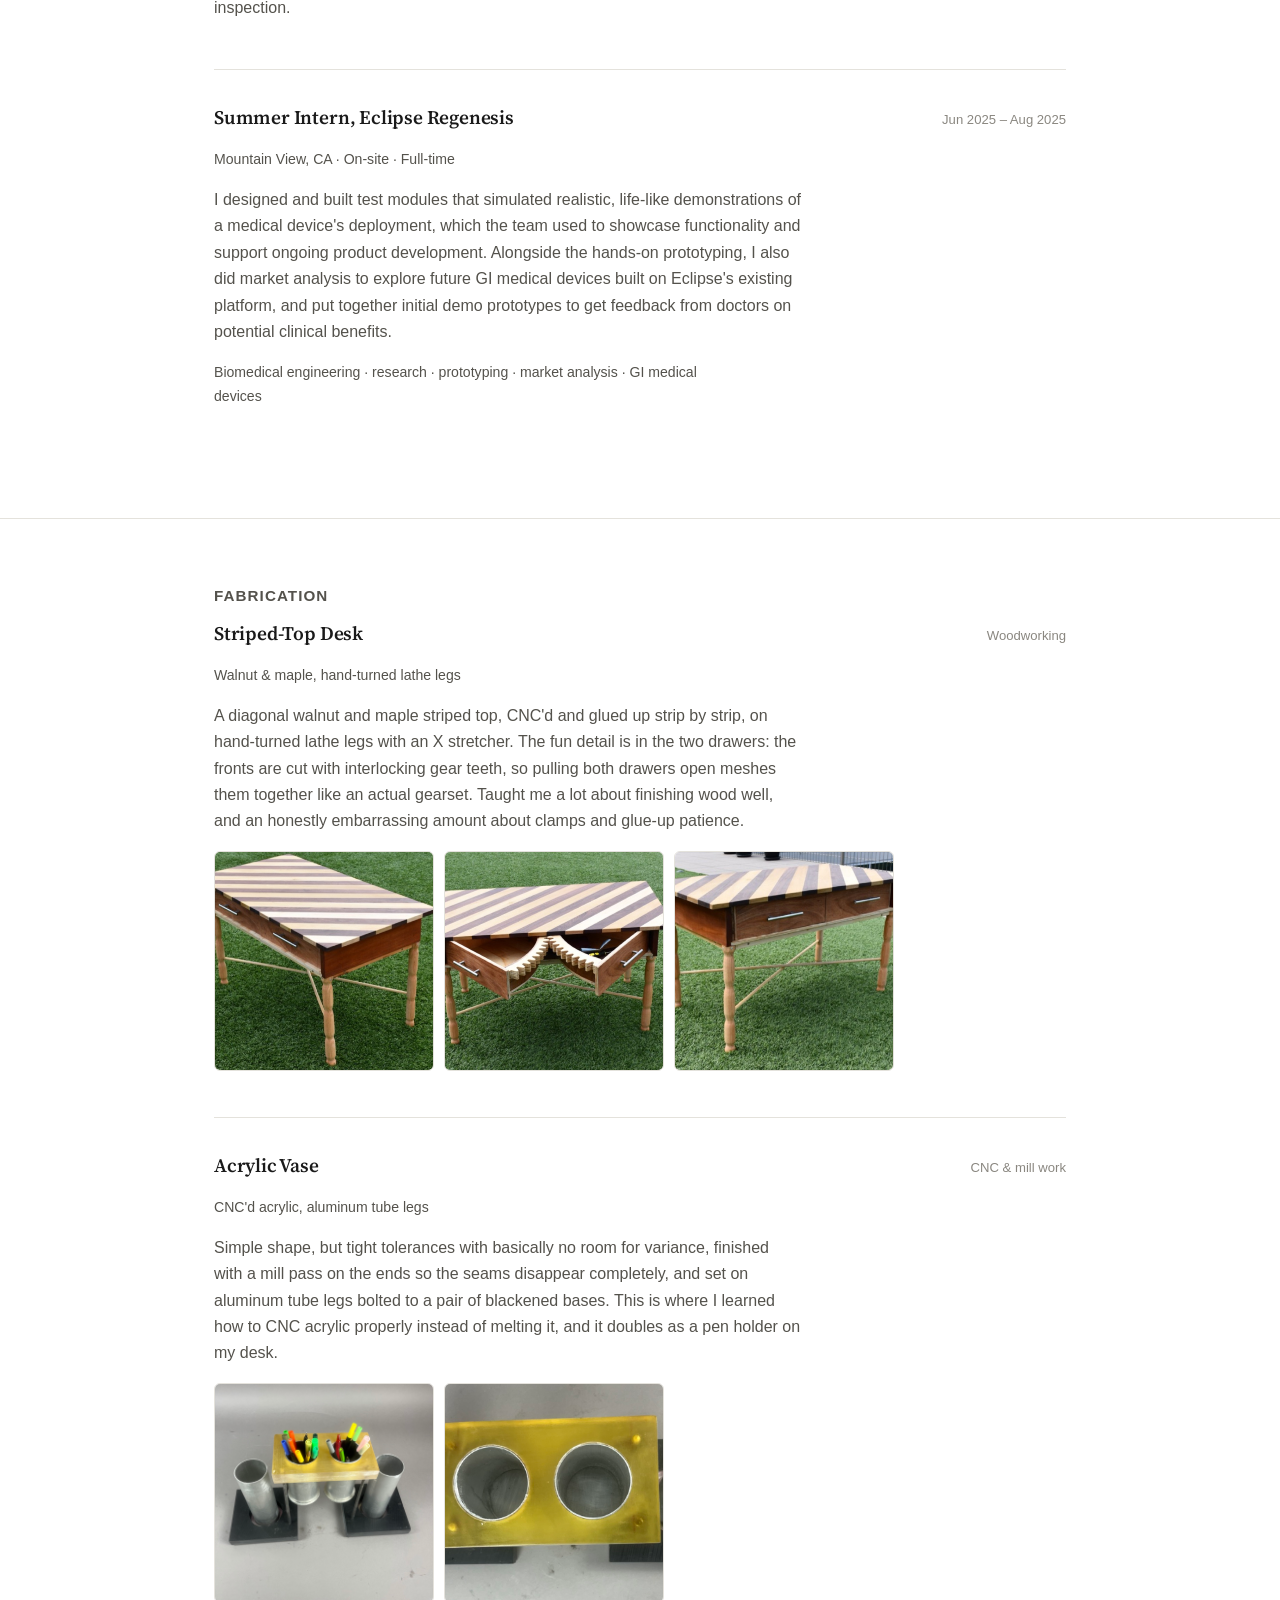
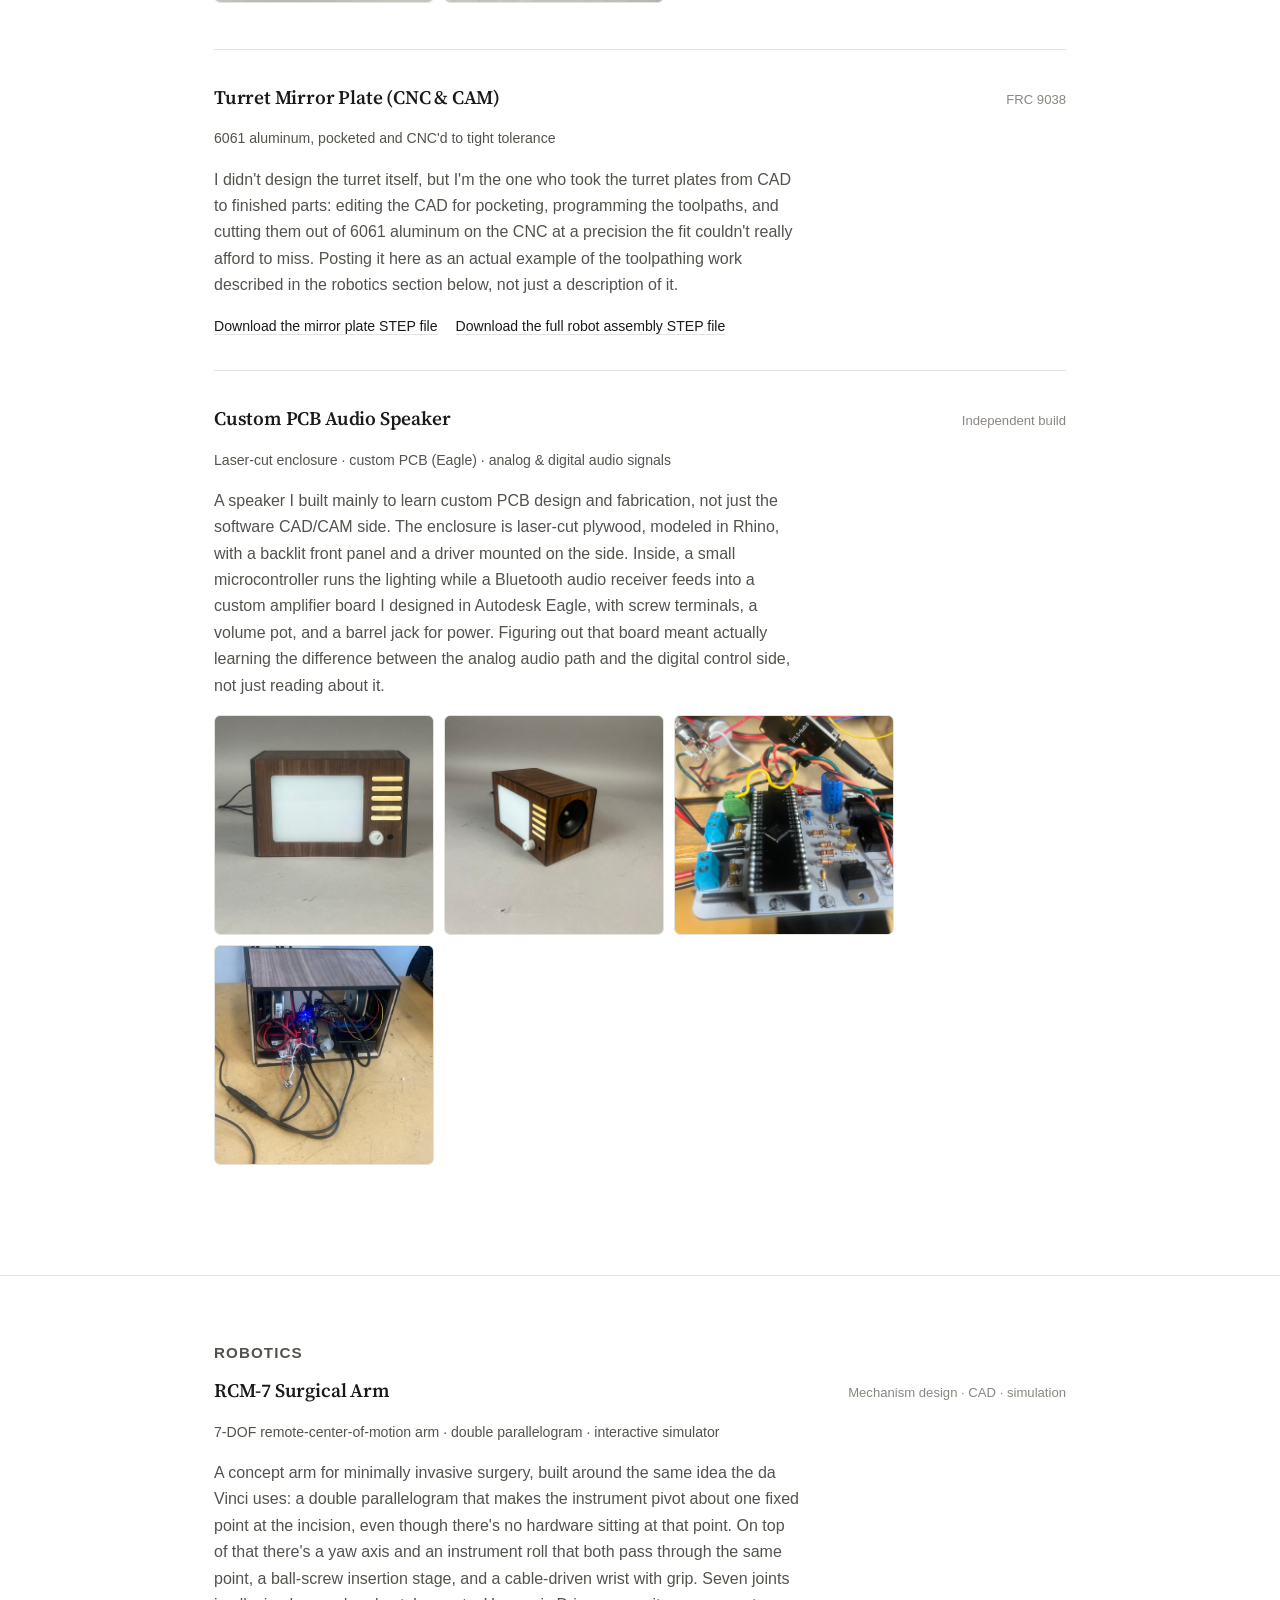
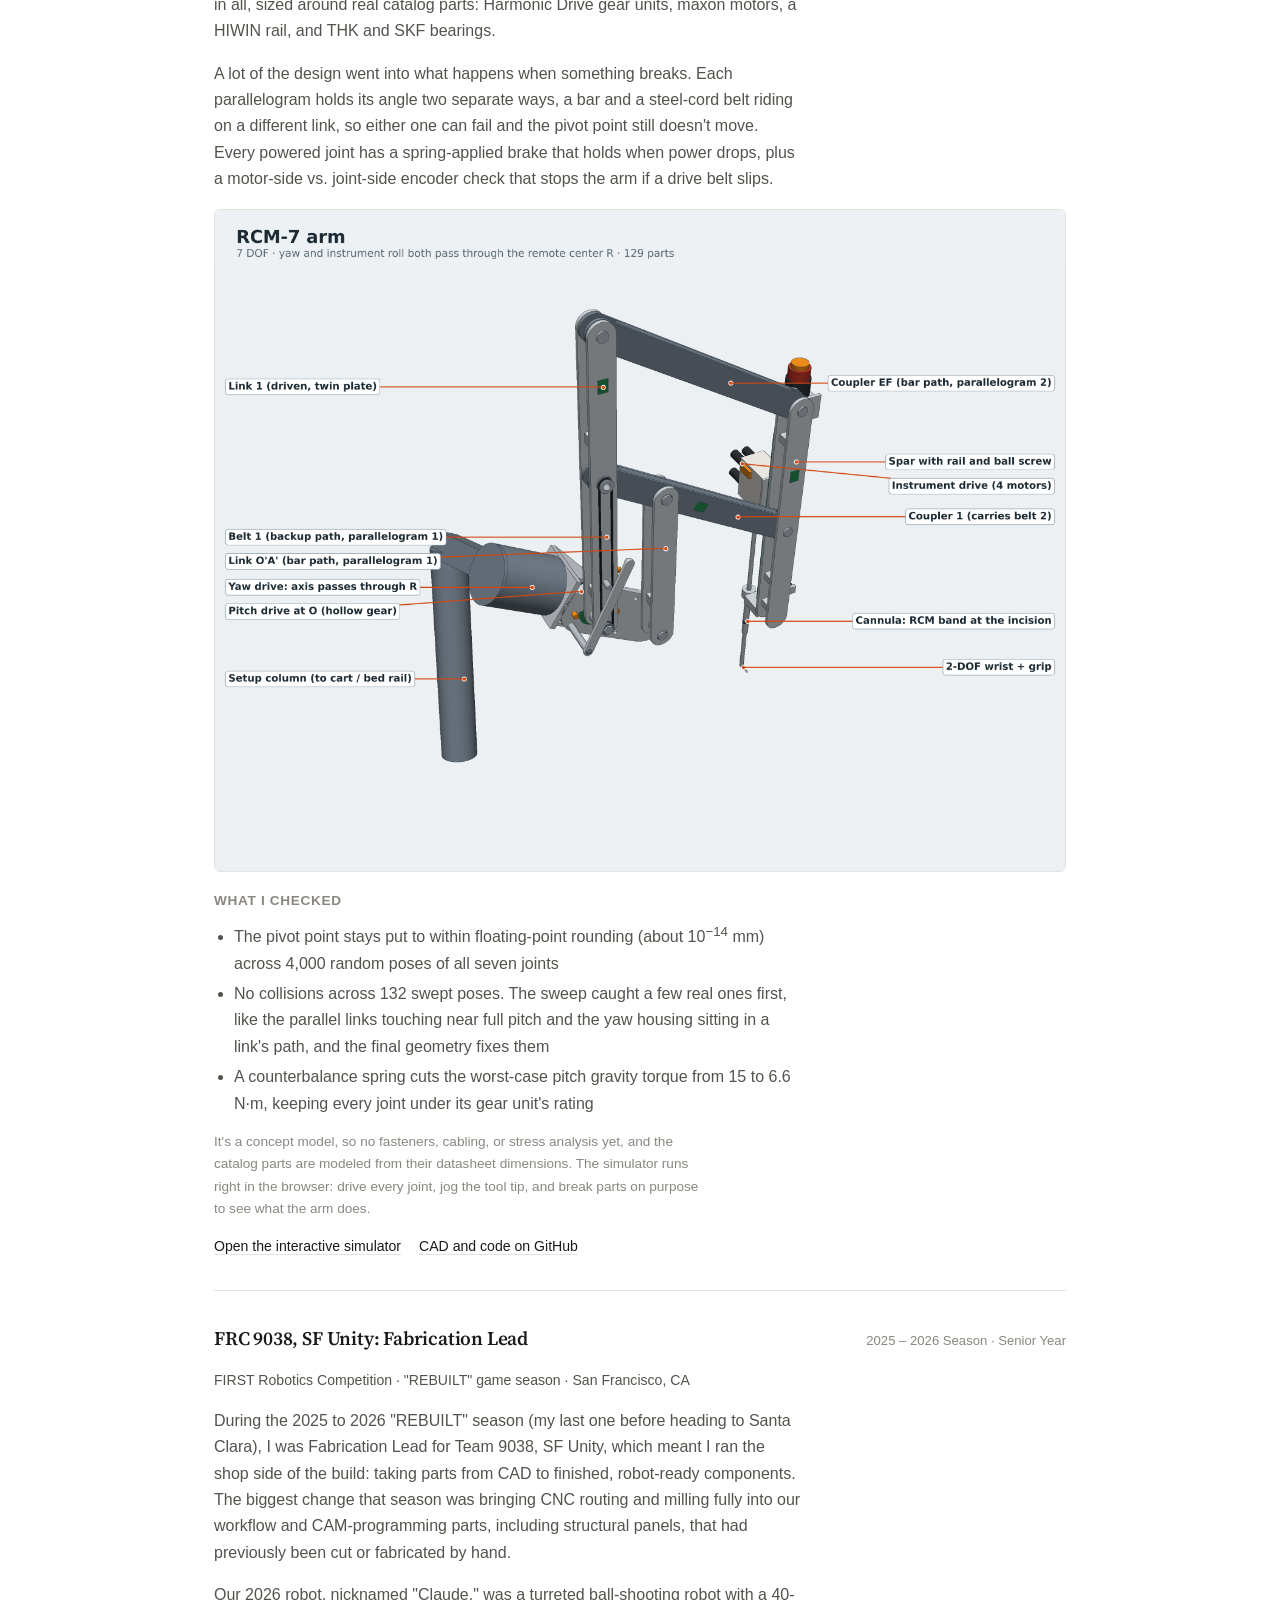
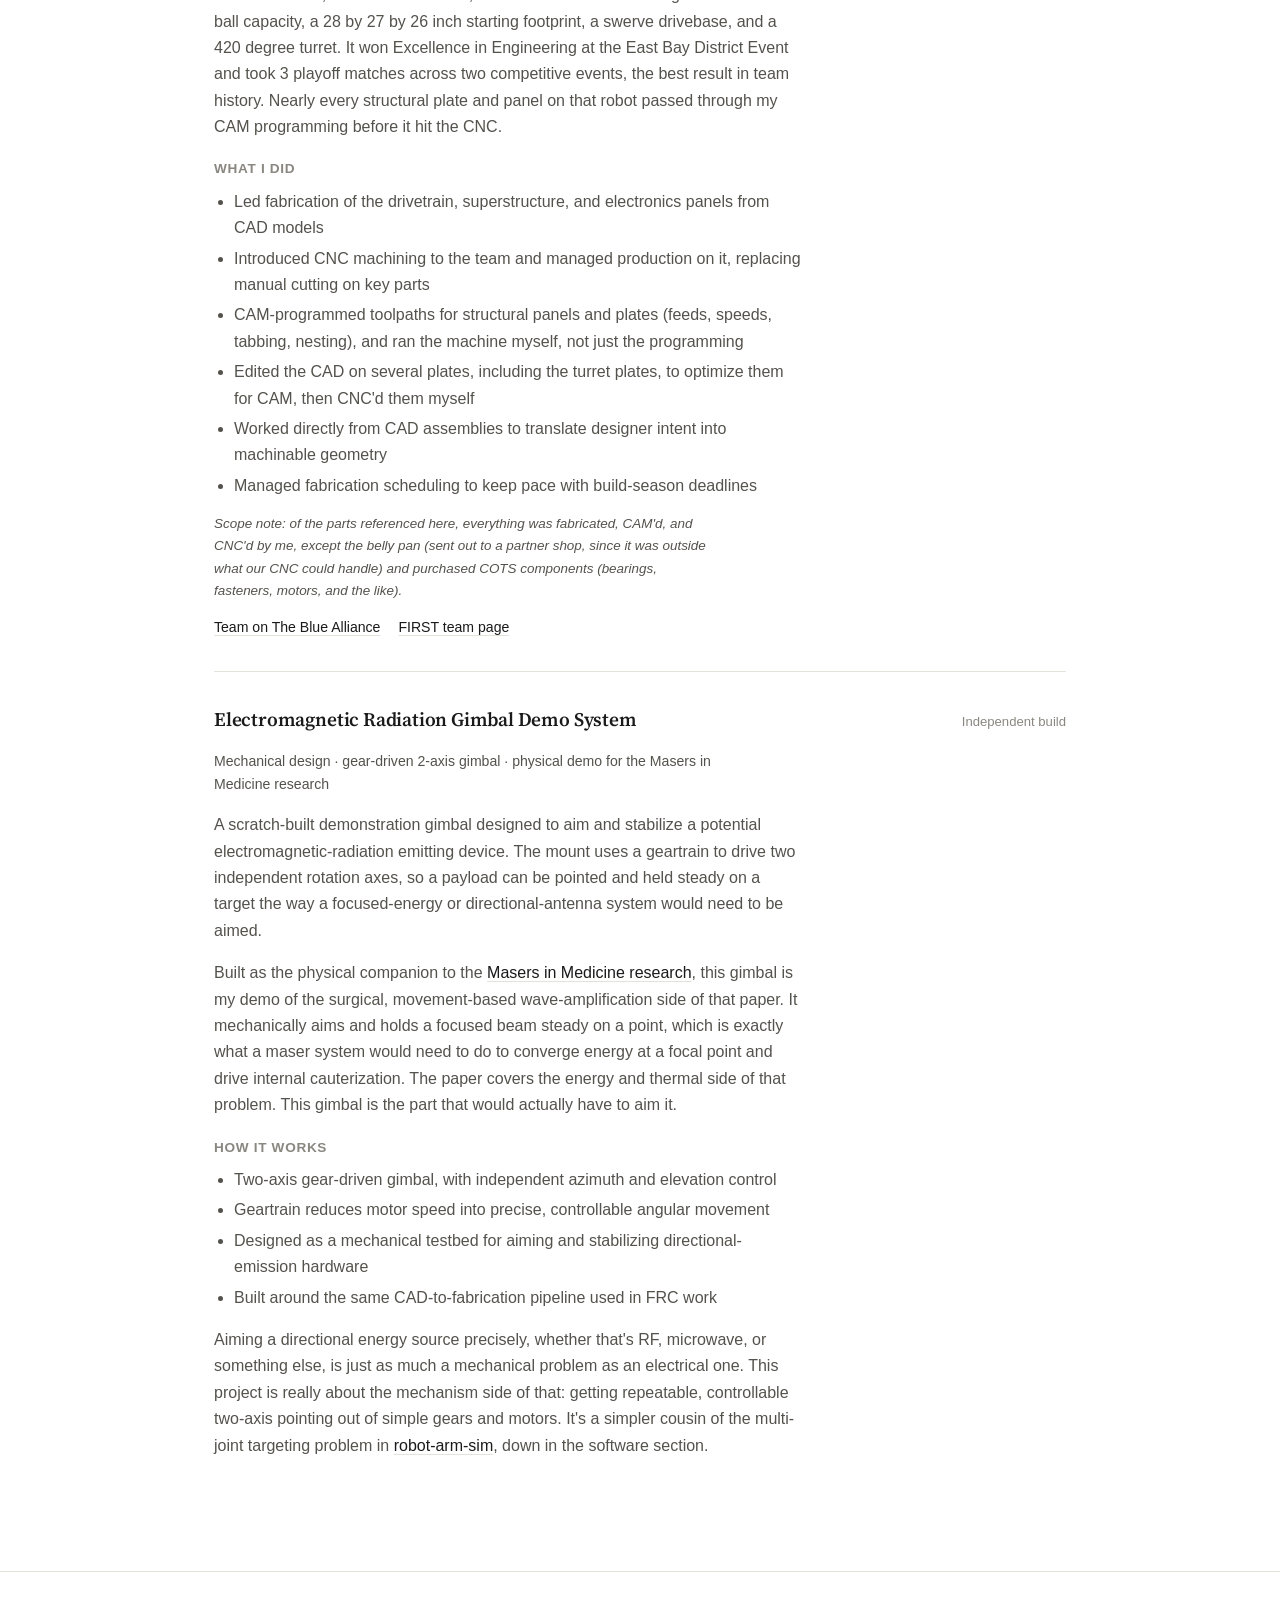
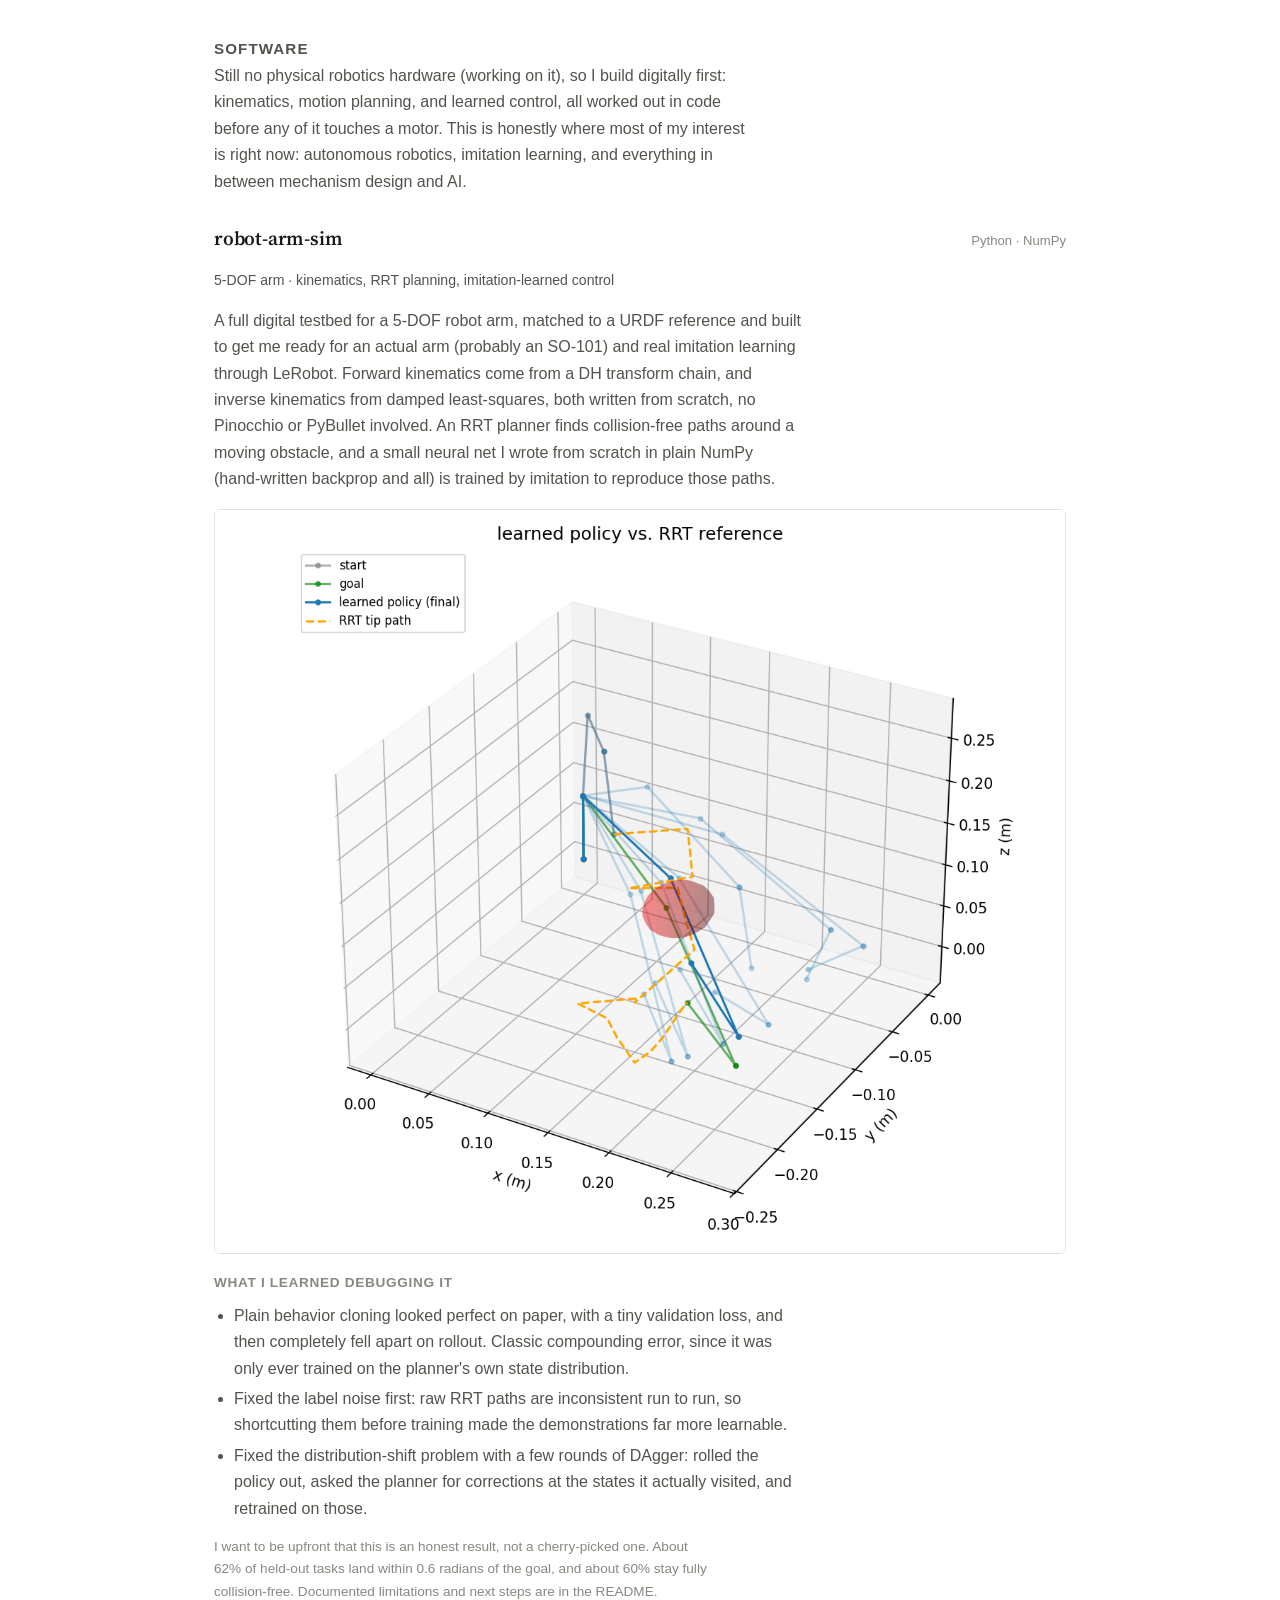
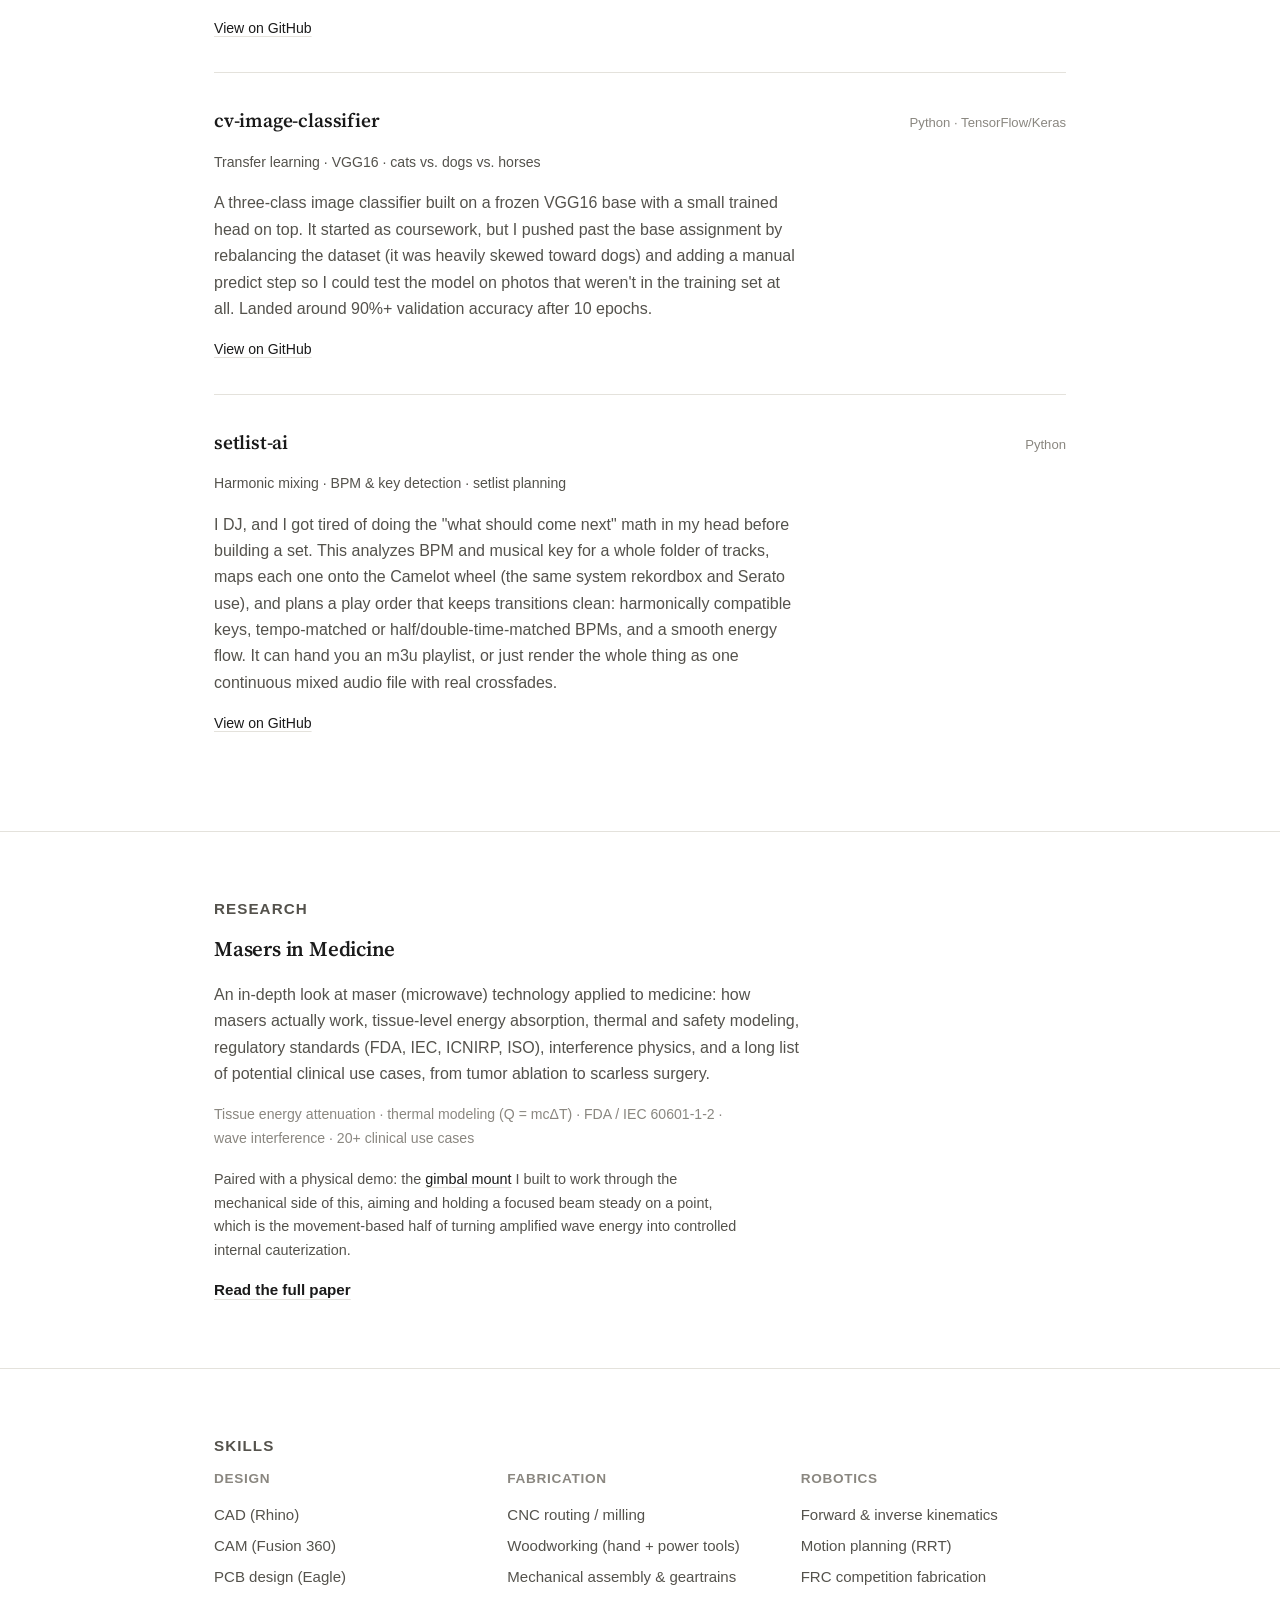
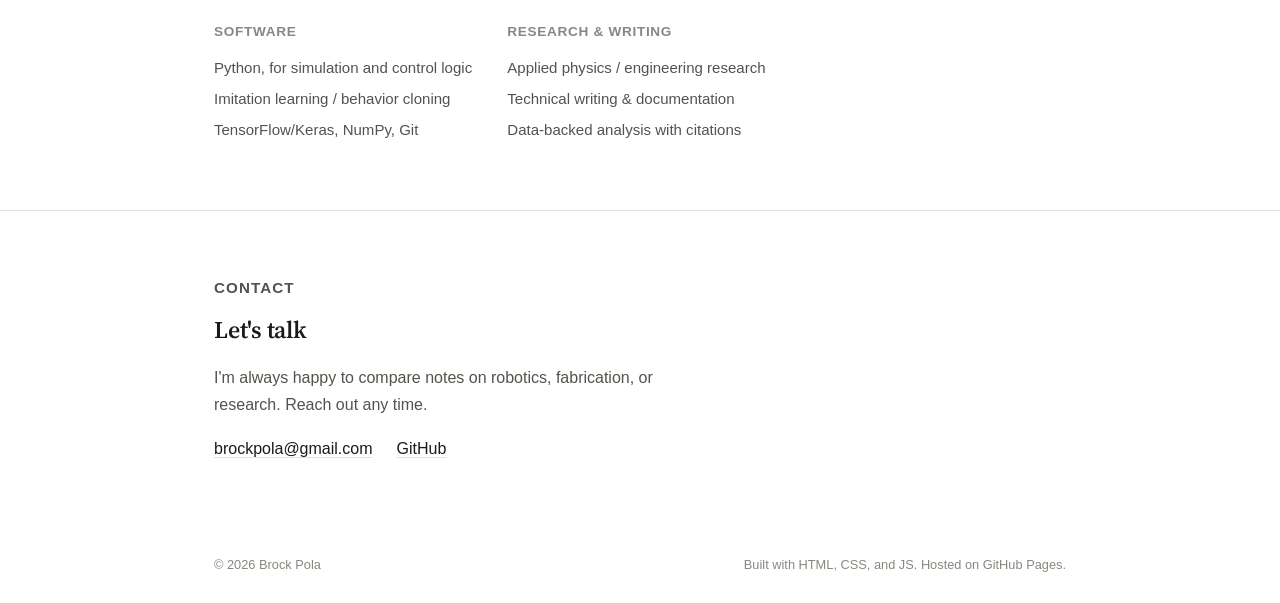
==== commit a6eac3ea: "Add RCM-7 surgical arm with interactive simulator; remove turret-tracking-sim - New Robotics entry f" ====
--- a/index.html
+++ b/index.html
@@ -214,6 +214,50 @@
     <p class="kicker">Robotics</p>
     <div class="entry-list">
 
+      <!-- RCM-7 surgical arm -->
+      <article class="entry">
+        <div class="entry-top">
+          <h3>RCM-7 Surgical Arm</h3>
+          <span class="entry-date">Mechanism design · CAD · simulation</span>
+        </div>
+        <p class="entry-meta">7-DOF remote-center-of-motion arm · double parallelogram · interactive simulator</p>
+        <p>
+          A concept arm for minimally invasive surgery, built around the same idea the da Vinci
+          uses: a double parallelogram that makes the instrument pivot about one fixed point at the
+          incision, even though there's no hardware sitting at that point. On top of that there's a
+          yaw axis and an instrument roll that both pass through the same point, a ball-screw
+          insertion stage, and a cable-driven wrist with grip. Seven joints in all, sized around
+          real catalog parts: Harmonic Drive gear units, maxon motors, a HIWIN rail, and THK and
+          SKF bearings.
+        </p>
+        <p>
+          A lot of the design went into what happens when something breaks. Each parallelogram
+          holds its angle two separate ways, a bar and a steel-cord belt riding on a different link,
+          so either one can fail and the pivot point still doesn't move. Every powered joint has a
+          spring-applied brake that holds when power drops, plus a motor-side vs. joint-side encoder
+          check that stops the arm if a drive belt slips.
+        </p>
+        <a href="rcm7/" title="Open the interactive simulator">
+          <img src="rcm7/images/overall.png" alt="Labelled render of the RCM-7 arm: yaw drive, twin-plate links, both couplers, the spar with its rail, the instrument drive, and the remote center R at the incision" style="border:1px solid var(--border);border-radius:6px;margin:14px 0;">
+        </a>
+        <h4>What I checked</h4>
+        <ul>
+          <li>The pivot point stays put to within floating-point rounding (about 10<sup>&minus;14</sup> mm) across 4,000 random poses of all seven joints</li>
+          <li>No collisions across 132 swept poses. The sweep caught a few real ones first, like the parallel links touching near full pitch and the yaw housing sitting in a link's path, and the final geometry fixes them</li>
+          <li>A counterbalance spring cuts the worst-case pitch gravity torque from 15 to 6.6 N&middot;m, keeping every joint under its gear unit's rating</li>
+        </ul>
+        <p style="font-size:.85rem;color:var(--text-faint);">
+          It's a concept model, so no fasteners, cabling, or stress analysis yet, and the catalog
+          parts are modeled from their datasheet dimensions. The simulator runs right in the
+          browser: drive every joint, jog the tool tip, and break parts on purpose to see what the
+          arm does.
+        </p>
+        <div class="entry-links">
+          <a href="rcm7/">Open the interactive simulator</a>
+          <a href="https://github.com/borthalmue/rcm7-surgical-arm" target="_blank" rel="noopener">CAD and code on GitHub</a>
+        </div>
+      </article>
+
       <!-- FRC 9038 -->
       <article class="entry">
         <div class="entry-top">
@@ -291,11 +335,8 @@
           about the mechanism side of that: getting repeatable, controllable two-axis pointing out
           of simple gears and motors. It's a simpler cousin of the multi-joint targeting problem in
           <a href="https://github.com/borthalmue/robot-arm-sim" target="_blank" rel="noopener">robot-arm-sim</a>,
-          down in the software section, and the
-          <a href="https://github.com/borthalmue/turret-tracking-sim" target="_blank" rel="noopener">turret-tracking-sim</a>
-          project was written specifically to work out this gimbal's control loop.
-        </p>
-        <p class="editnote">Photos of the build go here once they're ready.</p>
+          down in the software section.
+        </p>
       </article>
 
     </div>
@@ -342,23 +383,6 @@
         </p>
         <div class="entry-links">
           <a href="https://github.com/borthalmue/robot-arm-sim" target="_blank" rel="noopener">View on GitHub</a>
-        </div>
-      </article>
-
-      <article class="entry">
-        <div class="entry-top">
-          <h3>turret-tracking-sim</h3>
-          <span class="entry-date">Python</span>
-        </div>
-        <p class="entry-meta">Control logic for a 2-axis gimbal</p>
-        <p>
-          A simulation of the tracking logic for the gear-driven gimbal above. It uses proportional
-          control with slew-rate limiting (modeling a real gearbox's max speed) and a deadzone so
-          it settles down instead of jittering once it locks on. I built it to work out the control
-          loop before any of it touched a real motor.
-        </p>
-        <div class="entry-links">
-          <a href="https://github.com/borthalmue/turret-tracking-sim" target="_blank" rel="noopener">View on GitHub</a>
         </div>
       </article>
 
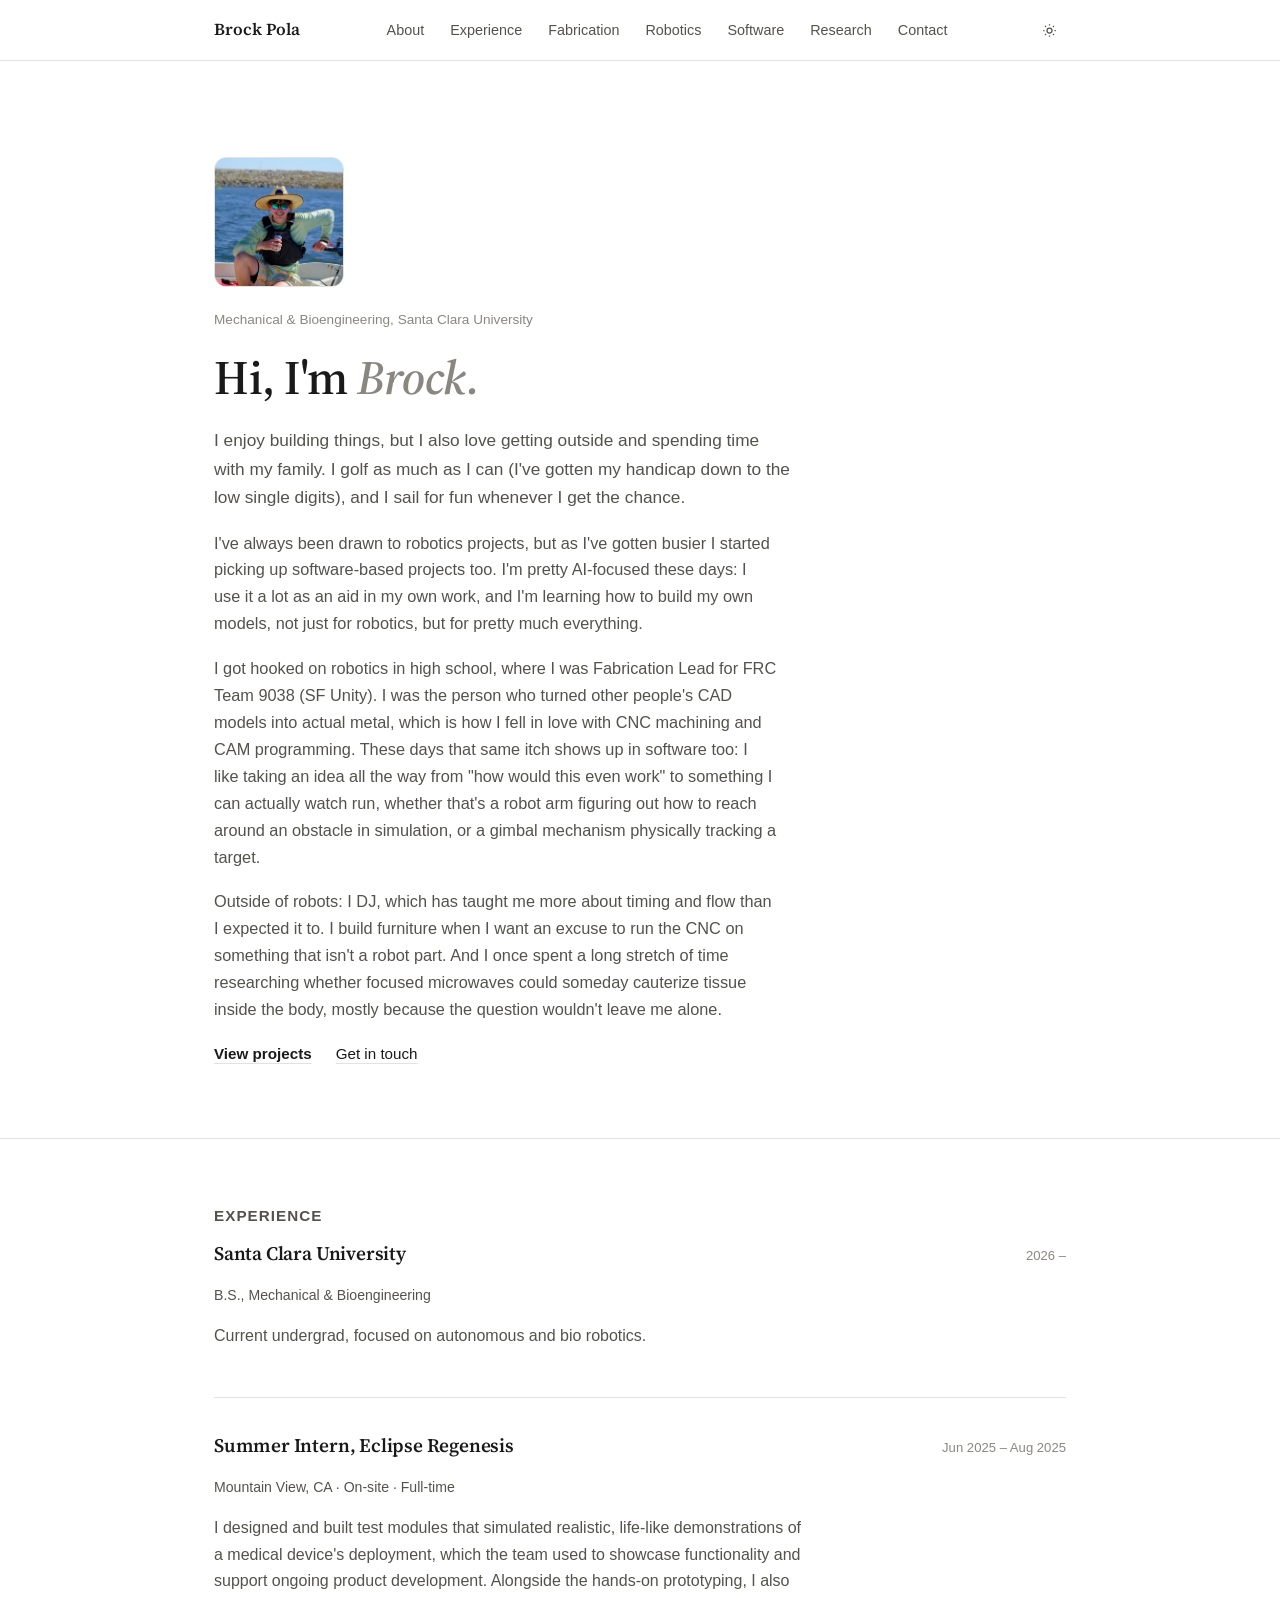
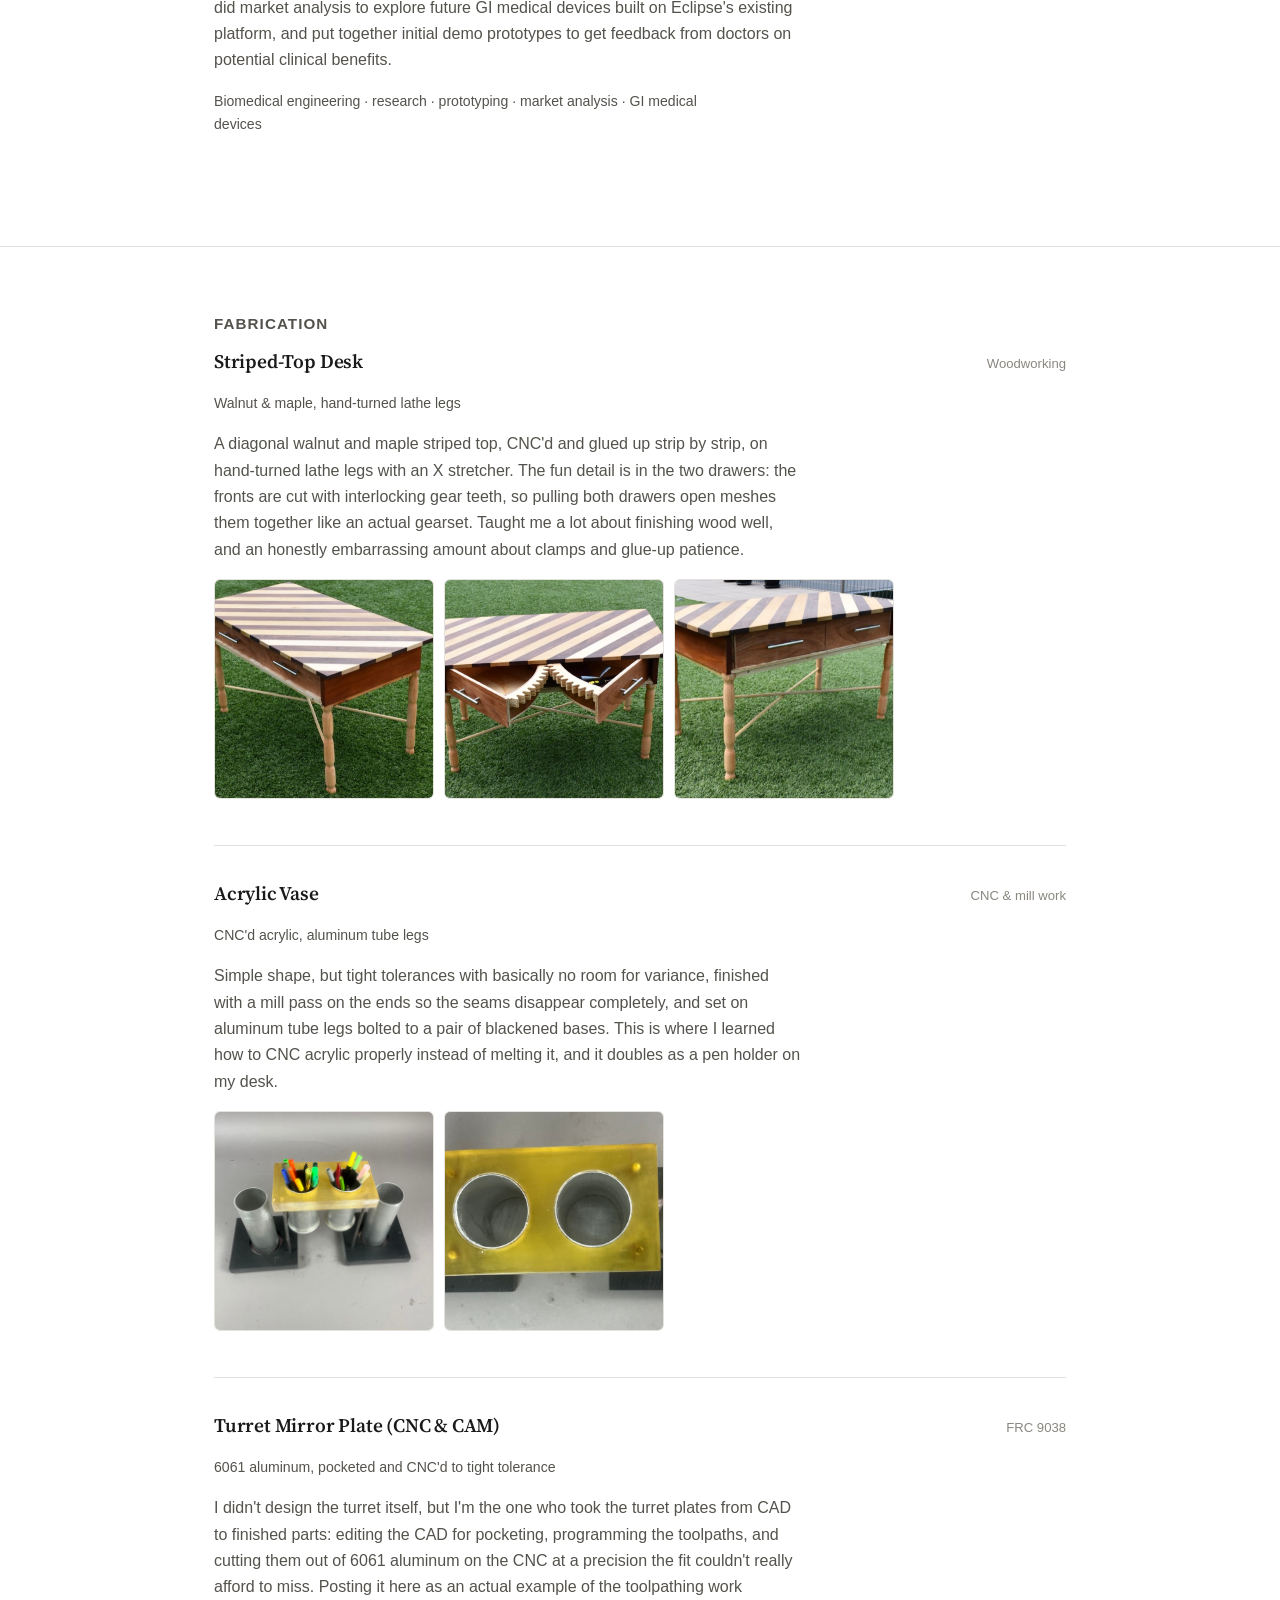
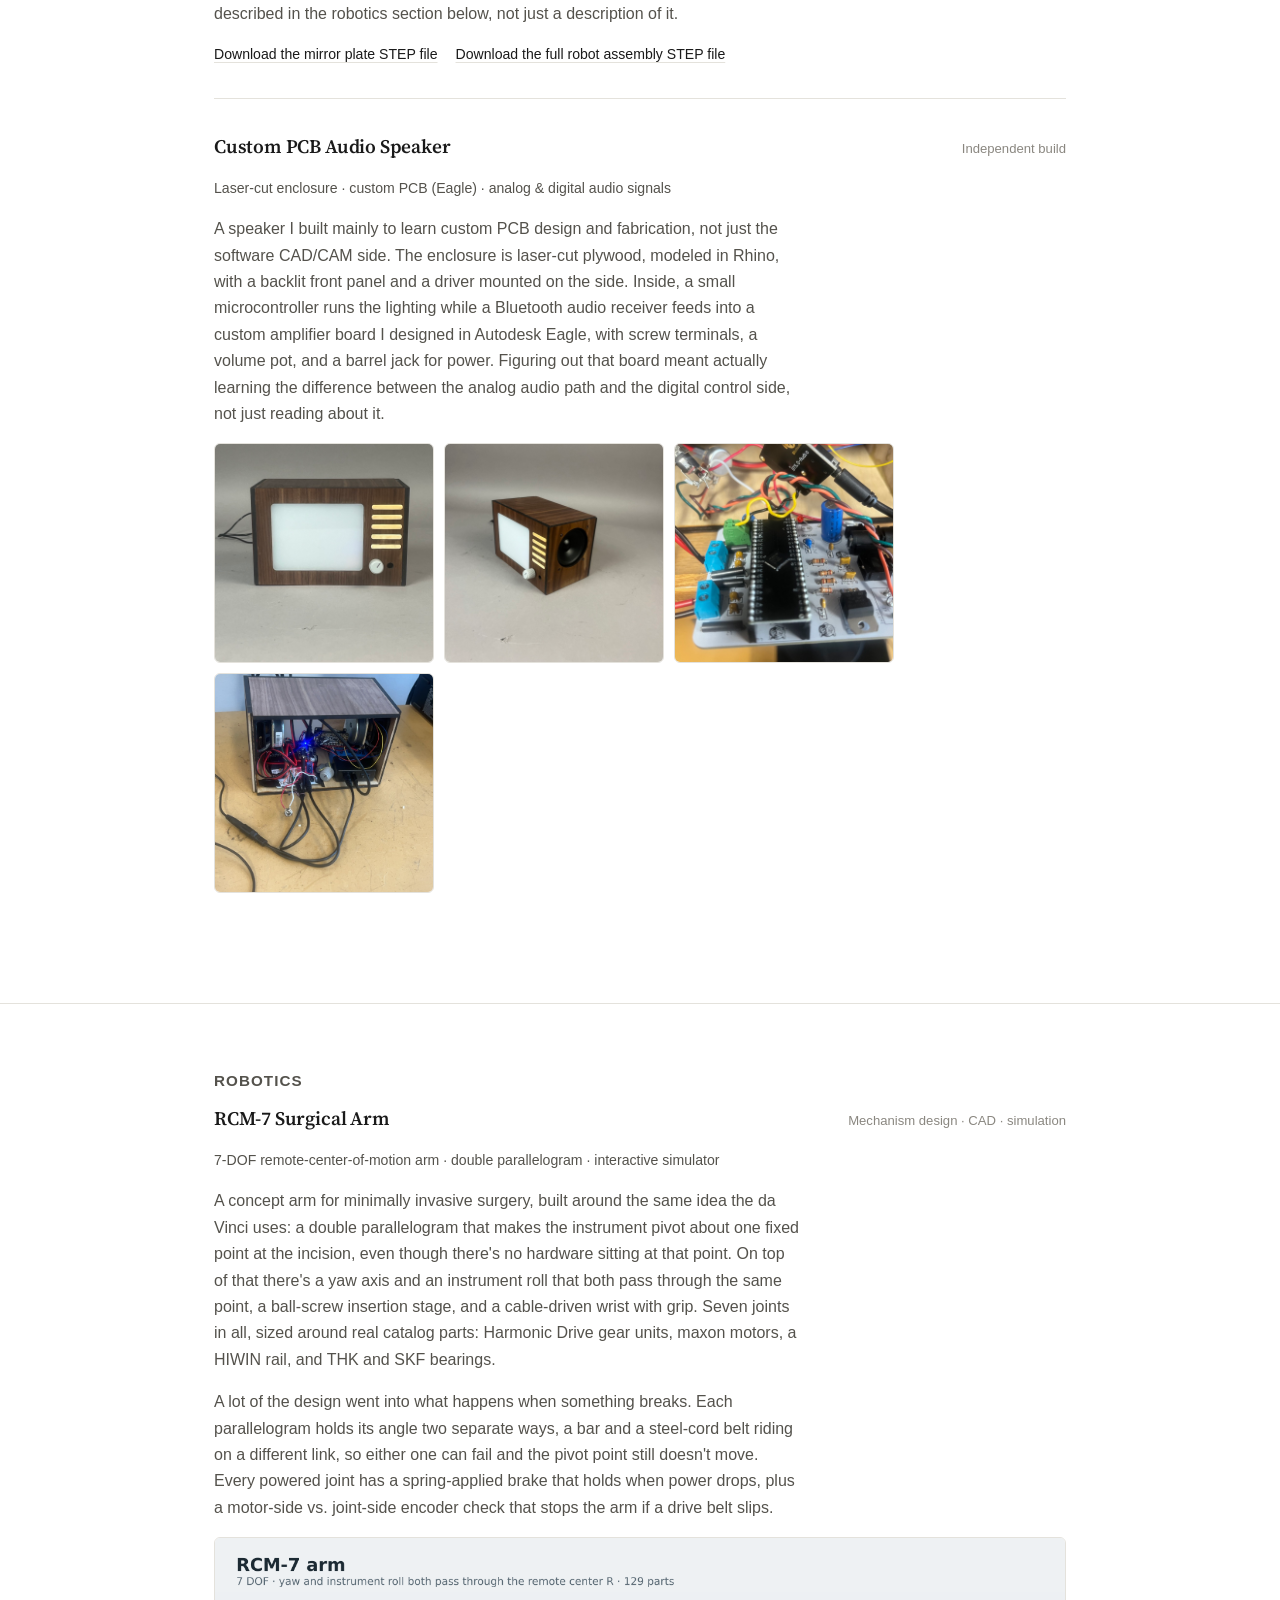
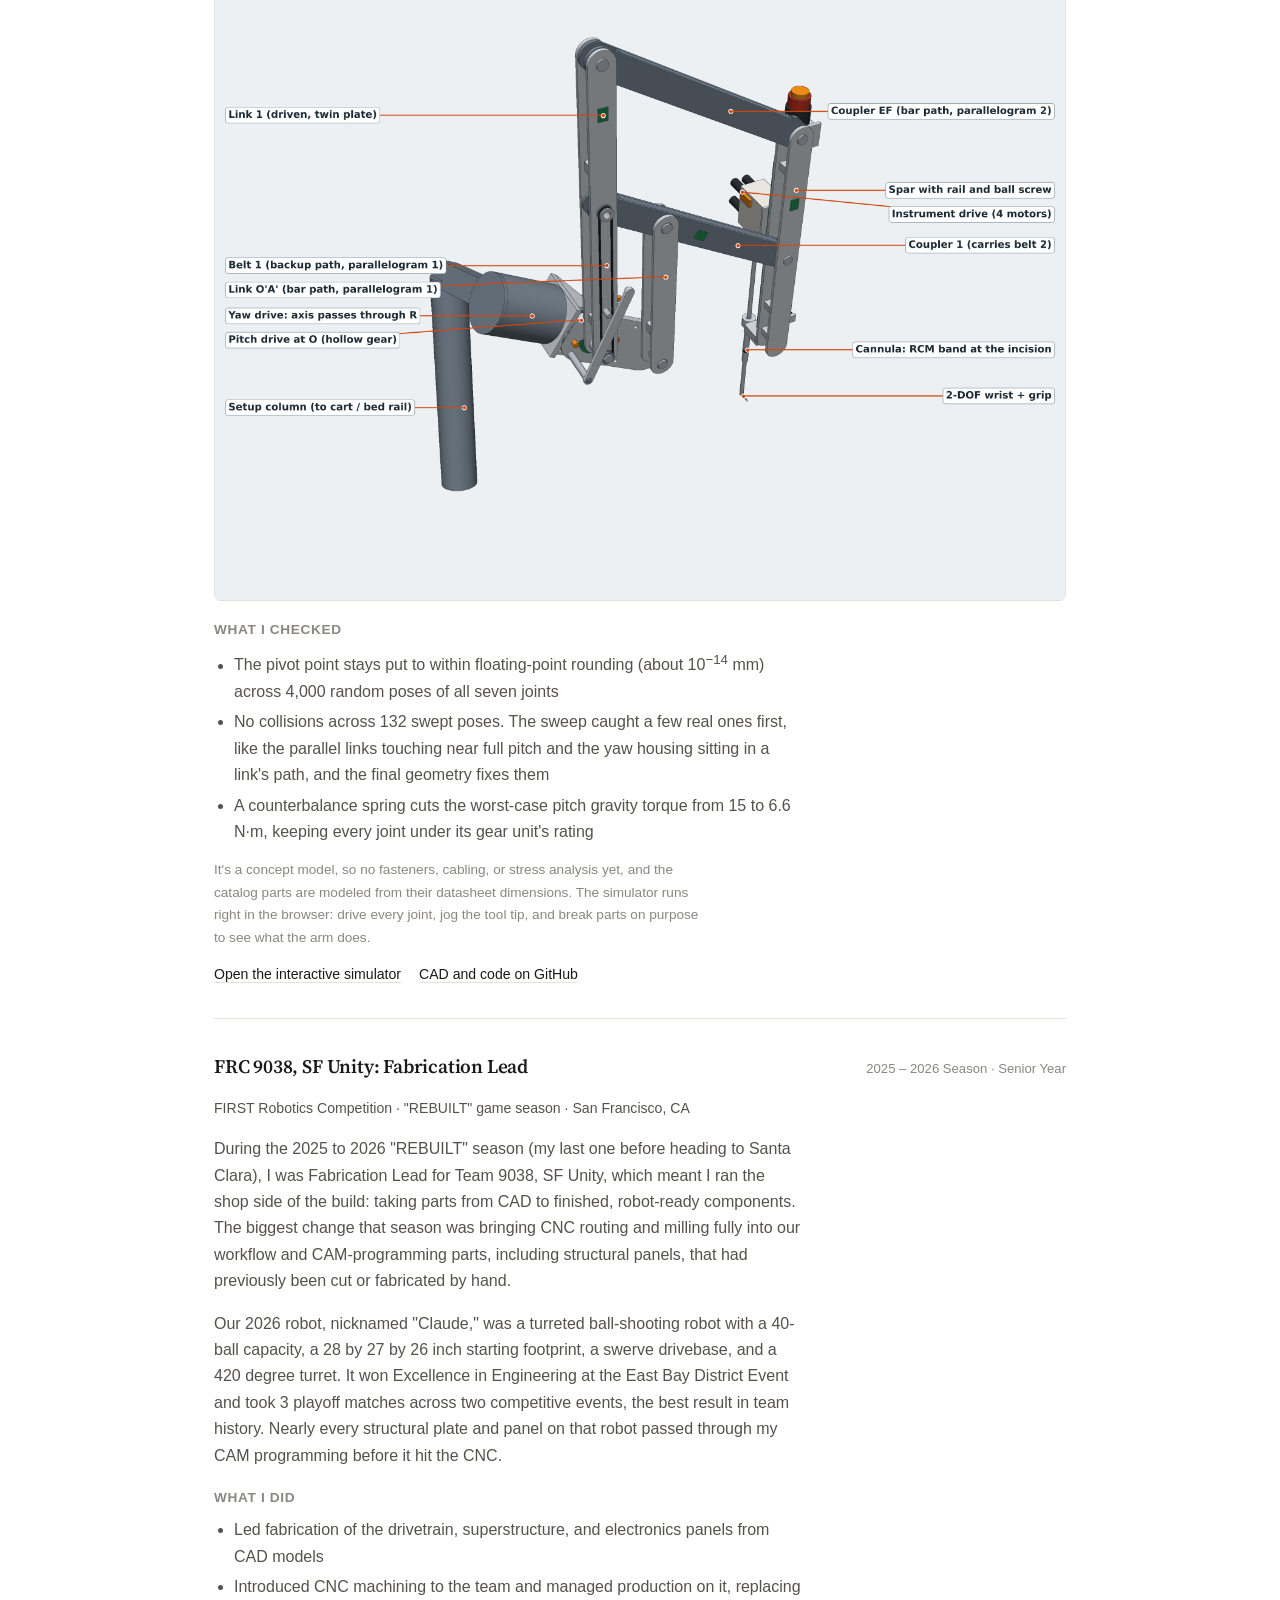
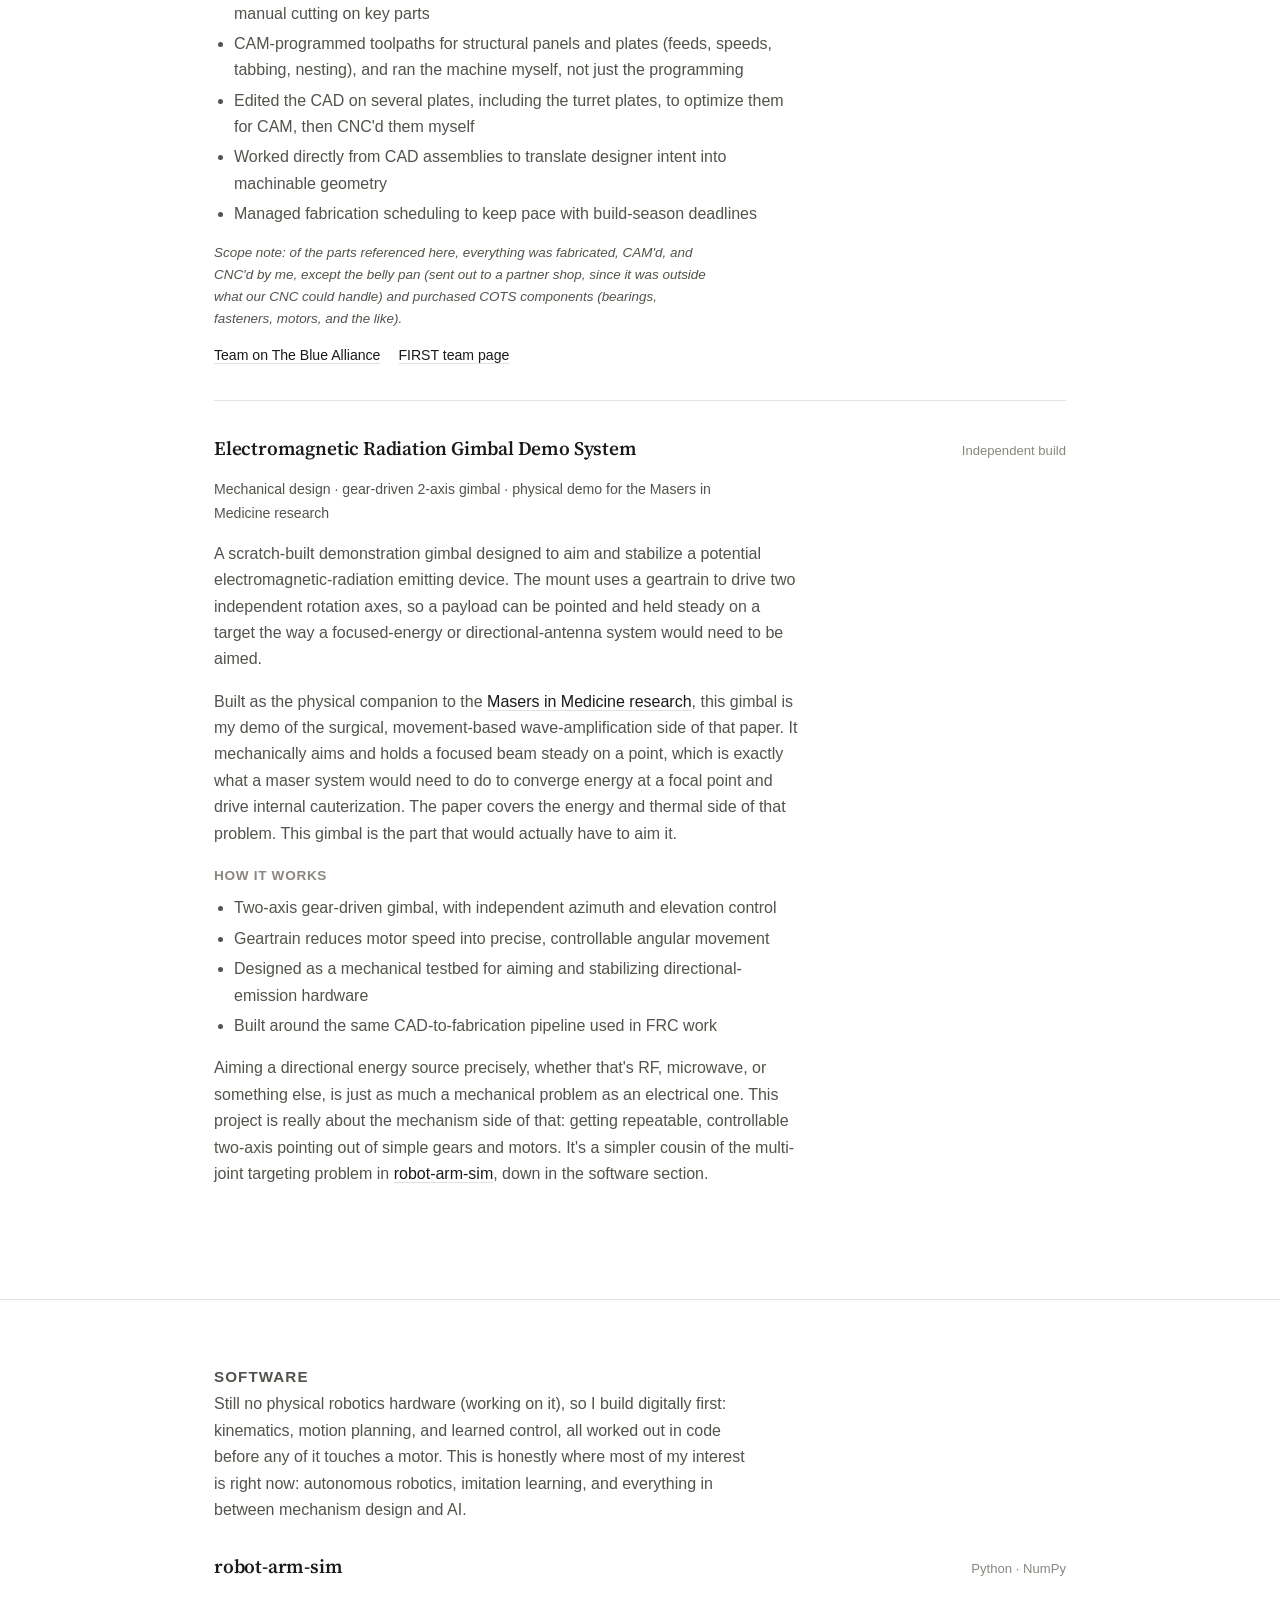
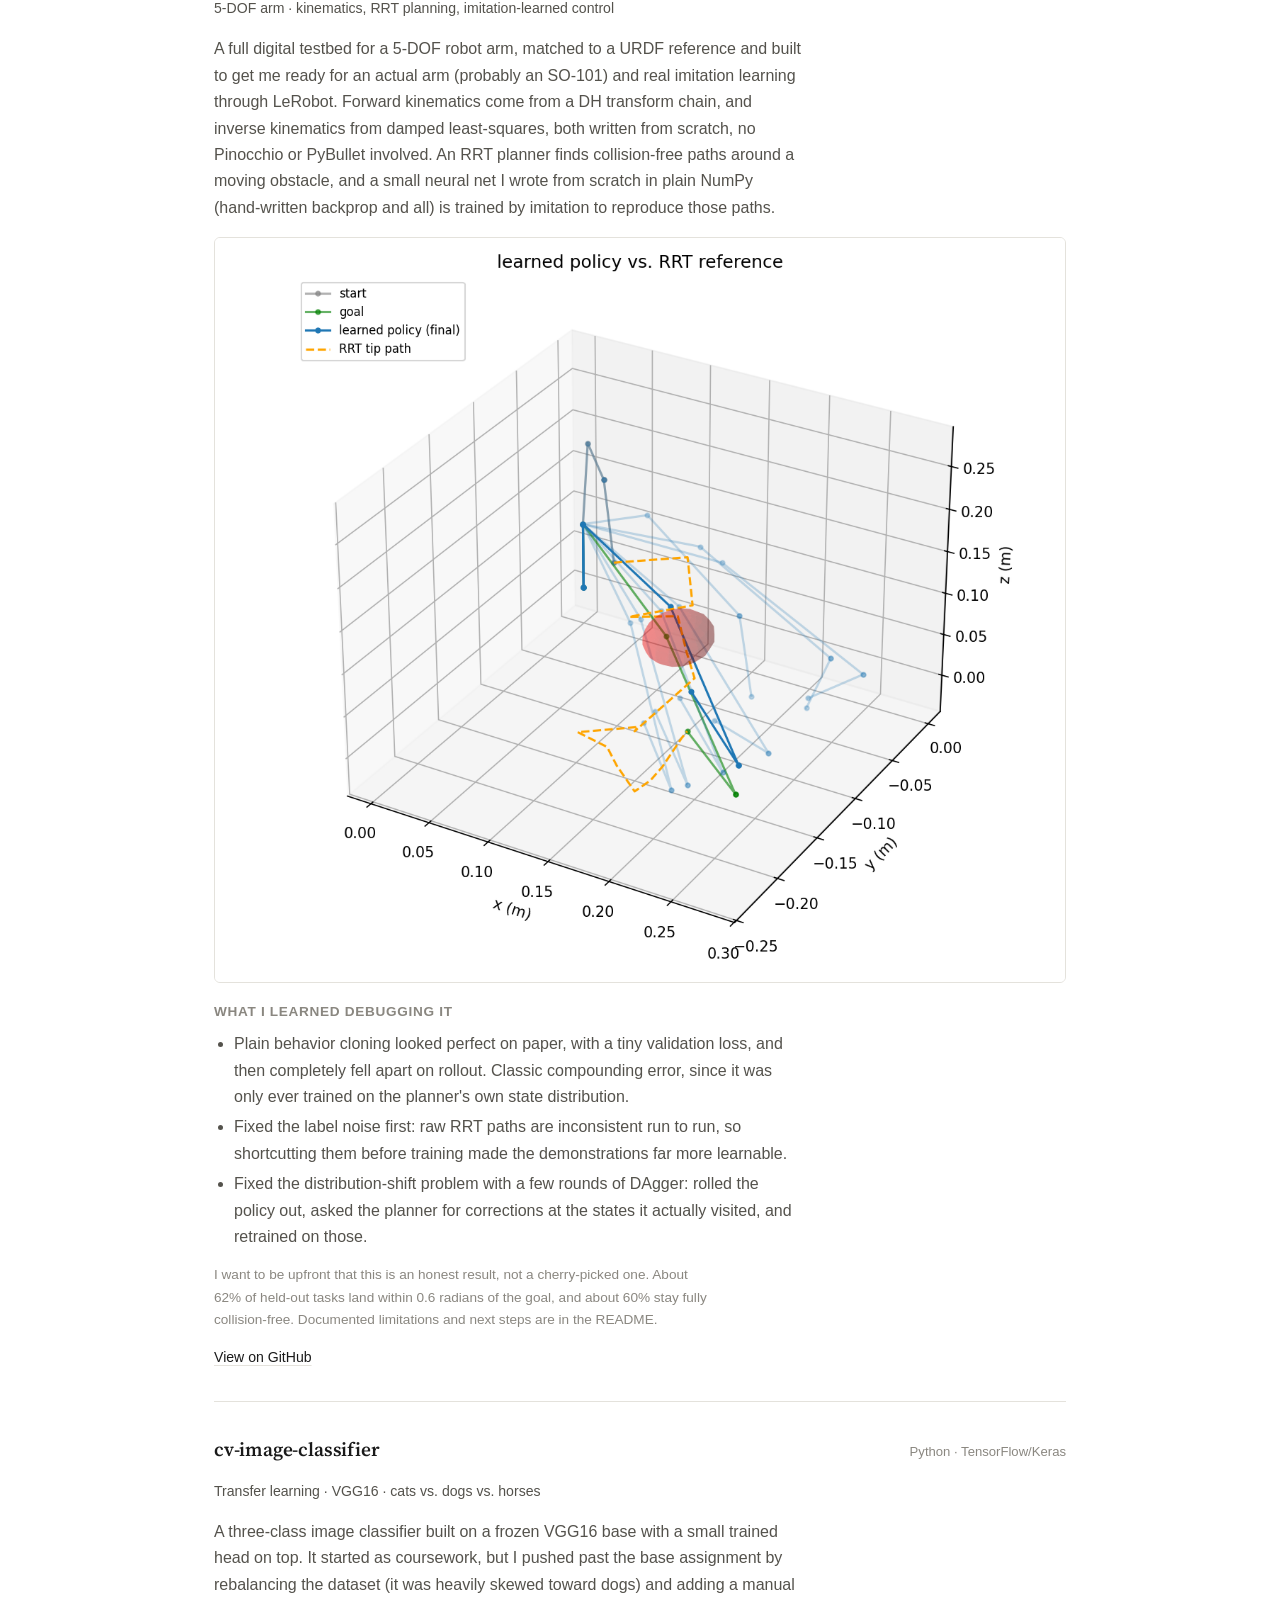
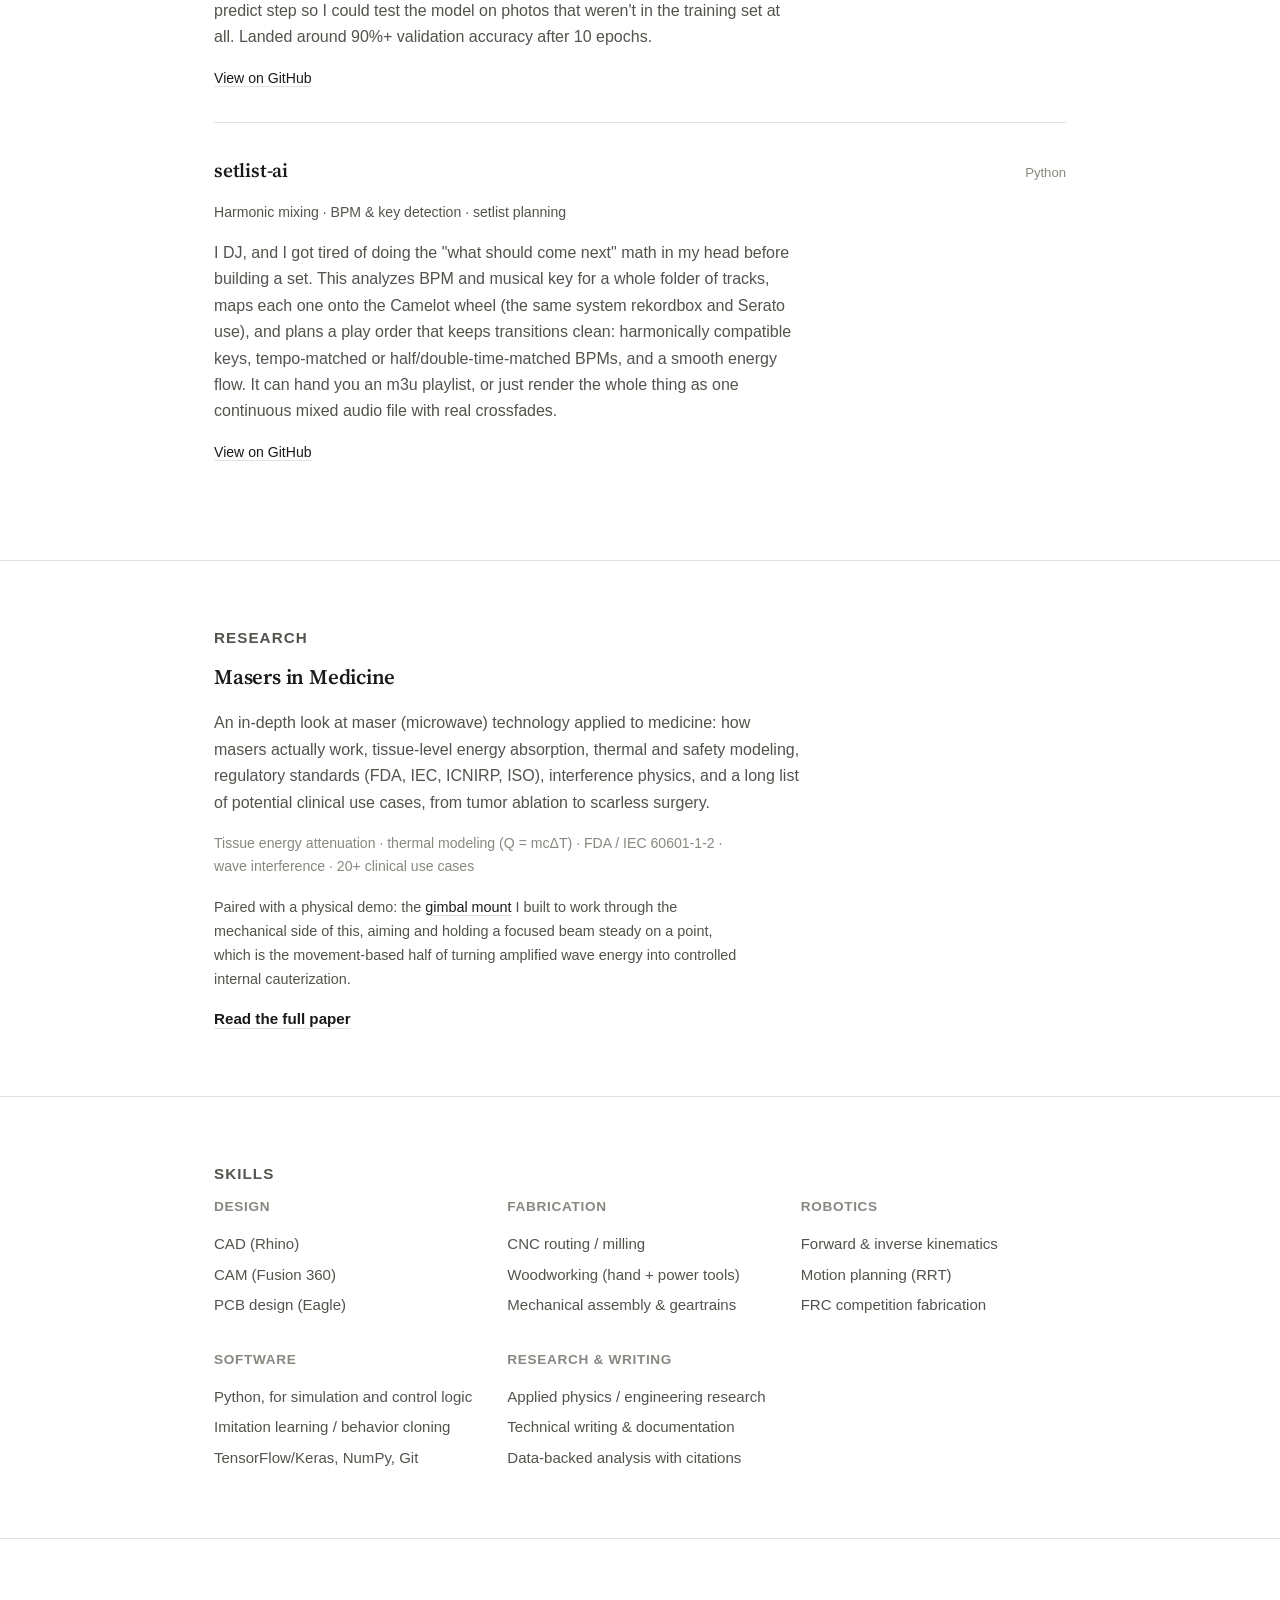
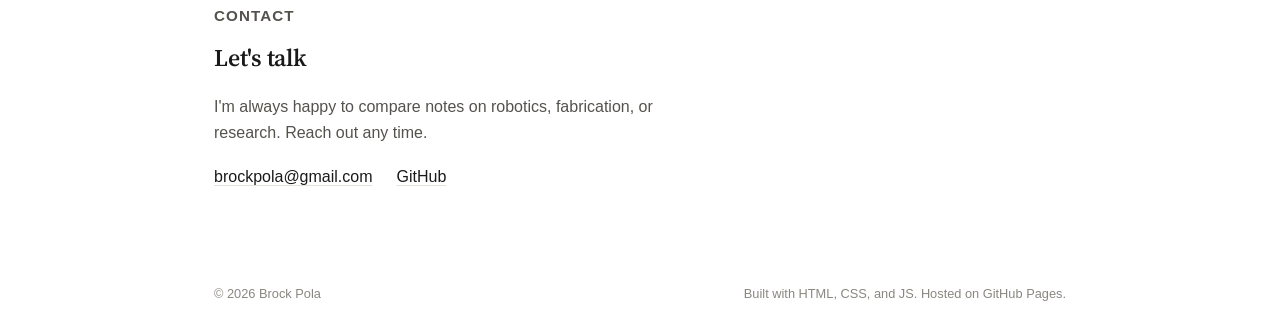
==== commit f25d7c96: "Hide Broncos Racing entry for now Co-Authored-By: Claude Opus 5.5 <noreply@anthropic.com> Claude-Ses" ====
--- a/index.html
+++ b/index.html
@@ -88,6 +88,7 @@
         <p class="entry-meta">B.S., Mechanical &amp; Bioengineering</p>
         <p>Current undergrad, focused on autonomous and bio robotics.</p>
       </article>
+      <!-- Broncos Racing (SCU Formula SAE), hidden for now. Remove the comment markers to show it again.
       <article class="entry">
         <div class="entry-top">
           <h3>Broncos Racing</h3>
@@ -100,6 +101,7 @@
           has to survive being driven hard, not just pass an inspection.
         </p>
       </article>
+      -->
       <article class="entry">
         <div class="entry-top">
           <h3>Summer Intern, Eclipse Regenesis</h3>
